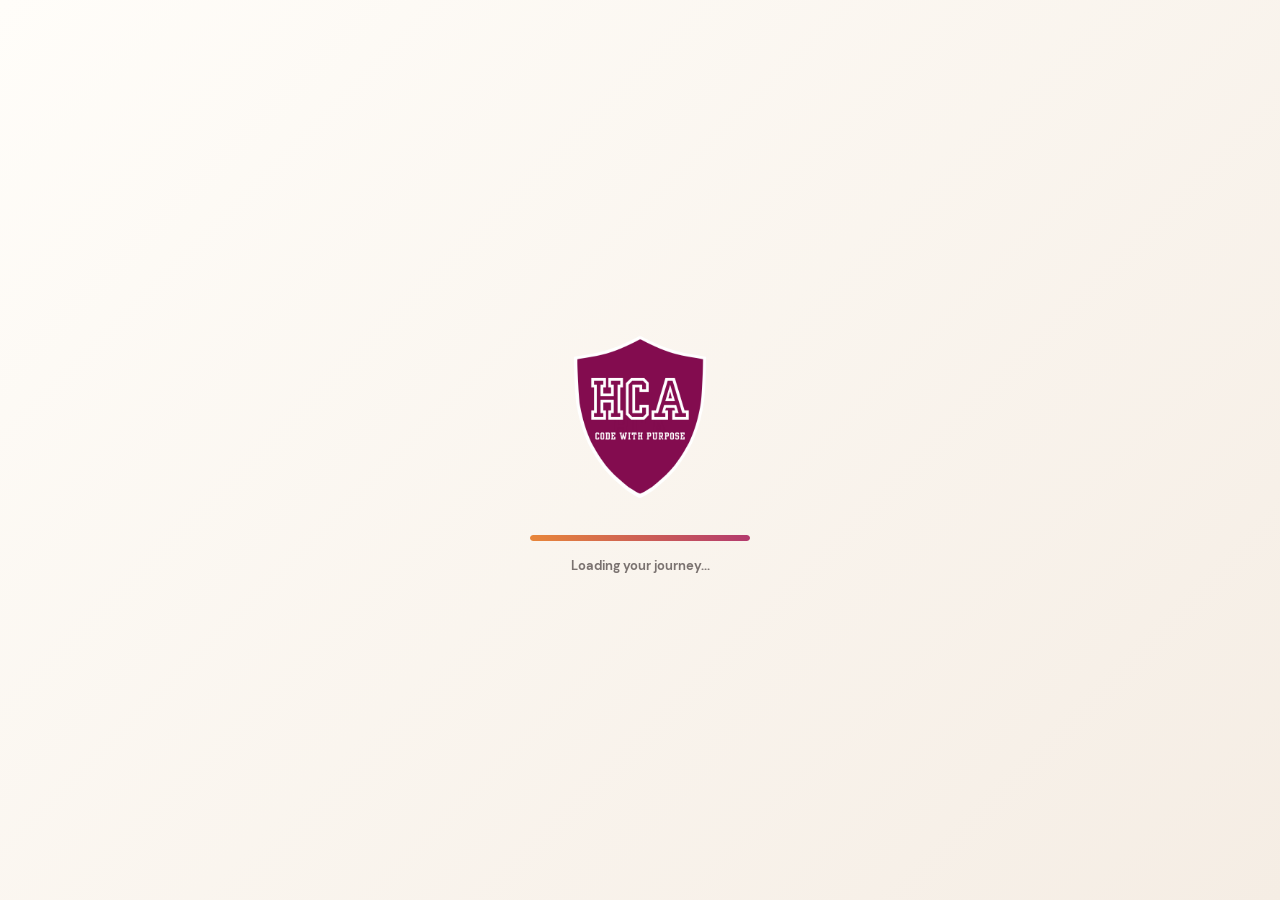
==== index.html @ f89d4e12 "change meta links title" ====
<!DOCTYPE html>
<html lang="en" data-theme="light">

<head>
<head>
    <meta charset="UTF-8">
    <meta name="viewport" content="width=device-width, initial-scale=1.0">
    
    <!-- Primary SEO Meta Tags -->
    <title>HCA — Humanitarian Code Academy</title>
    <meta name="title" content="HCA — Humanitarian Code Academy">
    <meta name="description" content="Master Full Stack Web Development from scratch with Humanitarian Code Academy. Track your progress, complete quests, and build capstone projects.">
    <meta name="keywords" content="Humanitarian Code Academy, HCA, Full Stack Development, Learn Web Development, Coding Bootcamp, Web Dev Course">
    <meta name="author" content="Humanitarian Code Academy">
    <meta name="robots" content="index, follow">
    <link rel="canonical" href="https://humanitariancodeacademy.netlify.app/">

    <!-- Favicon & Touch Icons -->
    <link rel="icon" type="image/png" href="assets/images/hca-favicon.png">
    <link rel="apple-touch-icon" href="assets/images/hca-favicon.png">

    <!-- Open Graph / Facebook / LinkedIn / WhatsApp -->
    <meta property="og:type" content="website">
    <meta property="og:url" content="https://humanitariancodeacademy.netlify.app/">
    <meta property="og:title" content="HCA — Humanitarian Code Academy">
    <meta property="og:description" content="Master Full Stack Web Development from scratch with Humanitarian Code Academy. Track your progress, complete quests, and build capstone projects.">
    <meta property="og:image" content="https://humanitariancodeacademy.netlify.app/assets/images/hca-cover.png">
    <meta property="og:site_name" content="Humanitarian Code Academy">
    <meta property="og:locale" content="en_US">

    <!-- Twitter / X Cards -->
    <meta name="twitter:card" content="summary_large_image">
    <meta name="twitter:url" content="https://humanitariancodeacademy.netlify.app/">
    <meta name="twitter:title" content="HCA — Humanitarian Code Academy">
    <meta name="twitter:description" content="Master Full Stack Web Development from scratch with Humanitarian Code Academy. Track your progress, complete quests, and build capstone projects.">
    <meta name="twitter:image" content="https://humanitariancodeacademy.netlify.app/assets/images/hca-cover.png">

    <!-- Stylesheets -->
    <link rel="stylesheet" href="https://cdnjs.cloudflare.com/ajax/libs/font-awesome/6.5.1/css/all.min.css">
    <link rel="stylesheet" href="css/style.css">
</head>
    
<body>

    <!-- SCREEN 1: LOADER -->
    <div id="loaderScreen" class="fullscreen-layer">
        <div class="loader-logo">
            <img src="assets/images/hca-load-icon.png" alt="HCA" class="loader-logo-img"
                onerror="this.style.display='none'; this.parentElement.querySelector('.loader-fallback').style.display='flex';">
            <div class="loader-fallback"><i class="fa-solid fa-graduation-cap"></i></div>
        </div>
        <div class="loader-bar">
            <div class="loader-bar-fill" id="loaderFill"></div>
        </div>
        <p class="loader-text">Loading your journey...</p>
    </div>

    <!-- SCREEN 2: PRESENTER -->
    <div id="presenterScreen" class="fullscreen-layer" style="display:none;">
        <p class="presents-line">Humanitarian Code Academy Presents</p>
        <h1 class="presents-course">Full Stack Web Development</h1>
        <p class="presents-tag">Code with Purpose</p>
        <button id="enterBtn" class="btn btn-primary presents-btn">Enter Academy <i
                class="fa-solid fa-arrow-right"></i></button>
    </div>

    <!-- MAIN APP -->
    <div class="app" id="appRoot" style="display:none;">

        <aside class="sidebar" id="sidebar">
            <div class="logo-row">
                <img src="assets/images/hca-badge-logo.png" alt="HCA Logo" class="logo-placeholder"
                    onerror="this.style.display='flex'; this.innerHTML='<i class=\'fa-solid fa-graduation-cap\'></i>';">
                <div class="brand-text">
                    <div class="brand-name">Humanitarian</div>
                    <div class="brand-sub">Code Academy</div>
                </div>
            </div>

            <nav class="nav-links">
                <button class="nav-link active" data-tab="dashboard"><span class="nav-icon"><i
                            class="fa-solid fa-house"></i></span><span class="nav-label">Dashboard</span></button>
                <button class="nav-link" data-tab="semester"><span class="nav-icon"><i
                            class="fa-solid fa-route"></i></span><span class="nav-label">Semester</span></button>
                <button class="nav-link" data-tab="weekly"><span class="nav-icon"><i
                            class="fa-solid fa-list-check"></i></span><span class="nav-label">Weekly
                        Todo</span></button>
                <button class="nav-link" data-tab="gradebook"><span class="nav-icon"><i
                            class="fa-solid fa-chart-simple"></i></span><span class="nav-label">Grade
                        Book</span></button>
                <button class="nav-link" data-tab="profile"><span class="nav-icon"><i
                            class="fa-solid fa-user"></i></span><span class="nav-label">Profile</span></button>
            </nav>

            <div class="theme-toggle-row">
                <span class="nav-label"><i class="fa-solid fa-moon"></i></span>
                <label class="switch">
                    <input type="checkbox" id="themeSwitch">
                    <span class="slider"></span>
                </label>
            </div>
        </aside>

        <main>

            <!-- DASHBOARD -->
            <section id="dashboard" class="tab-content active">
                <div class="page-header">
                    <h1>Welcome back<span id="dashName"></span> <i class="fa-solid fa-hand-sparkles"></i></h1>
                    <p>Your path from Frontend Beginner to Full Stack Developer.</p>
                </div>
                <div class="sem-grid" id="semGrid"></div>
            </section>

            <!-- SEMESTER -->
            <section id="semester" class="tab-content">
                <div class="page-header">
                    <h1>Semester Path</h1>
                    <p>Track your journey week by week.</p>
                </div>
                <div class="sem-select-row" id="semChips"></div>

                <div class="top-progress-wrap">
                    <h3 id="semTitle">Semester 1</h3>
                    <div class="top-progress-track" id="topProgressTrack">
                        <div class="top-progress-fill" id="topProgressFill"></div>
                    </div>
                </div>

                <div class="path-wrap" id="pathWrap">
                    <div class="path-line"></div>
                </div>
            </section>

            <!-- WEEKLY TODO -->
            <section id="weekly" class="tab-content">
                <div class="page-header">
                    <h1>Weekly Quests</h1>
                    <p id="weeklySub">Everything you need to know, do, and track this week.</p>
                </div>

                <div class="week-summary-bar">
                    <div>
                        <strong id="weeklyWeekLabel">Week 1</strong>
                        <div class="muted-sm" id="weeklyProgressLabel">0 / 0 completed</div>
                    </div>
                    <div class="week-summary-right">
                        <div class="deadline-chip" id="weeklyDeadlineChip"><i class="fa-regular fa-clock"></i> --</div>
                        <div class="progress-track" style="width:180px;">
                            <div class="progress-fill" id="weeklyProgressFill"></div>
                        </div>
                    </div>
                </div>

                <div class="tabs-inline" id="weeklyTabs">
                    <button class="tab-btn active" data-wtab="overview"><i class="fa-solid fa-book-open"></i>
                        Overview</button>
                    <button class="tab-btn" data-wtab="tasks"><i class="fa-solid fa-square-check"></i> Mark as
                        Done</button>
                    <button class="tab-btn" data-wtab="notebook"><i class="fa-solid fa-note-sticky"></i> My
                        Notebook</button>
                    <button class="tab-btn" data-wtab="schedule"><i class="fa-solid fa-calendar-day"></i> Suggested
                        Schedule</button>
                </div>

                <div id="wtab-overview" class="wtab-content active"></div>

                <div id="wtab-tasks" class="wtab-content">
                    <div class="task-list" id="taskList"></div>
                </div>

                <div id="wtab-notebook" class="wtab-content">
                    <div class="notebook-wrap">
                        <div class="notebook-add">
                            <input type="text" id="notebookInput"
                                placeholder="Add your own task or note for this week...">
                            <input type="date" id="notebookDate">
                            <button class="btn btn-primary" id="notebookAddBtn"><i
                                    class="fa-solid fa-plus"></i></button>
                        </div>
                        <div id="notebookList" class="notebook-list"></div>
                    </div>
                </div>

                <div id="wtab-schedule" class="wtab-content">
                    <p class="muted-sm" style="margin-bottom:18px;">A suggested daily rhythm — adjust to your own life.
                        Roughly 4-5 focused hours/day, 5-6 days/week.</p>
                    <div class="schedule-list" id="scheduleList"></div>
                </div>

                <div class="weekly-path-wrap">
                    <h3 style="font-size:15px;margin-bottom:4px;">This Semester's Path</h3>
                    <p class="muted-sm" style="margin-bottom:6px;">Click any unlocked week to jump to it</p>
                    <div class="weekly-path-scroll" id="weeklyPathScroll"></div>
                </div>
            </section>

            <!-- GRADEBOOK -->
            <section id="gradebook" class="tab-content">
                <div class="page-header">
                    <h1>Grade Book</h1>
                    <p>All graded work, weighted as percentage of your total course.</p>
                </div>

                <div class="tabs-inline">
                    <button class="tab-btn active" id="gbTabGrades">My Grades</button>
                    <button class="tab-btn" id="gbTabScheme">Grading Scheme</button>
                </div>

                <div id="gbGrades">
                    <div class="course-total-card">
                        <div>
                            <div class="muted-sm">TOTAL COURSE PROGRESS</div>
                            <div class="course-total-pct" id="courseTotalPct">0%</div>
                        </div>
                        <div class="progress-track" style="flex:1;margin-left:24px;">
                            <div class="progress-fill" id="courseTotalFill"></div>
                        </div>
                    </div>
                    <table>
                        <thead>
                            <tr>
                                <th>Semester</th>
                                <th>Item</th>
                                <th>Type</th>
                                <th>Status</th>
                                <th>% of Semester</th>
                                <th>% of Course</th>
                            </tr>
                        </thead>
                        <tbody id="gradeRows"></tbody>
                    </table>
                </div>

                <div id="gbScheme" style="display:none;">
                    <table style="margin-bottom:24px;">
                        <thead>
                            <tr>
                                <th>Component</th>
                                <th>Weight (per semester)</th>
                                <th>Notes</th>
                            </tr>
                        </thead>
                        <tbody>
                            <tr>
                                <td>Study Concept Checks</td>
                                <td>15%</td>
                                <td>Marking a week's core study concept as covered</td>
                            </tr>
                            <tr>
                                <td>Quizzes</td>
                                <td>10%</td>
                                <td>4 per semester — small coding problems</td>
                            </tr>
                            <tr>
                                <td>Assignments</td>
                                <td>15%</td>
                                <td>4 per semester — labs, OSS contributions, builds</td>
                            </tr>
                            <tr>
                                <td>Activity A</td>
                                <td>10%</td>
                                <td>4 per semester — internship/hackathon/OSS/volunteer</td>
                            </tr>
                            <tr>
                                <td>Activity B</td>
                                <td>10%</td>
                                <td>4 per semester — blog/YouTube/freelance profile</td>
                            </tr>
                            <tr>
                                <td>Midterm (2 projects)</td>
                                <td>20%</td>
                                <td>10% each — skill-test portfolio builds</td>
                            </tr>
                            <tr>
                                <td>Final Project (4 phases)</td>
                                <td>20%</td>
                                <td>5% each phase — capstone-worthy build</td>
                            </tr>
                        </tbody>
                    </table>
                    <p class="muted-sm" style="margin-bottom:14px;">Each semester = 16.67% of the full course. All 6
                        semesters sum to 100%.</p>
                    <table>
                        <thead>
                            <tr>
                                <th>Grade</th>
                                <th>Range</th>
                                <th>Status</th>
                            </tr>
                        </thead>
                        <tbody>
                            <tr>
                                <td>A</td>
                                <td>90–100%</td>
                                <td>Pass</td>
                            </tr>
                            <tr>
                                <td>B</td>
                                <td>75–89%</td>
                                <td>Pass</td>
                            </tr>
                            <tr>
                                <td>C</td>
                                <td>60–74%</td>
                                <td>Pass</td>
                            </tr>
                            <tr>
                                <td>D</td>
                                <td>50–59%</td>
                                <td>Conditional Pass</td>
                            </tr>
                            <tr>
                                <td>F</td>
                                <td>Below 50%</td>
                                <td>Fail — semester repeat required</td>
                            </tr>
                        </tbody>
                    </table>
                </div>
            </section>

            <!-- PROFILE -->
            <section id="profile" class="tab-content">
                <div class="page-header">
                    <h1>Profile</h1>
                    <p>Manage your identity, badges and preferences.</p>
                </div>

                <div class="settings-grid">
                    <div class="settings-card">
                        <h3><i class="fa-solid fa-id-badge"></i> Profile</h3>
                        <input type="text" id="profileNameInput" placeholder="Your full name">
                        <button class="btn btn-primary" id="saveProfileBtn">Save Name</button>
                    </div>

                    <div class="settings-card">
                        <h3><i class="fa-solid fa-award"></i> Badges Earned</h3>
                        <div class="badge-grid" id="badgeGrid">
                            <p class="muted-sm">Complete a semester to earn your first badge.</p>
                        </div>
                    </div>

                    <div class="settings-card">
                        <h3><i class="fa-solid fa-share-nodes"></i> Share Your Progress</h3>
                        <p class="muted-sm" style="margin-bottom:14px;">Generate an image of your current progress to
                            share.</p>
                        <div class="btn-row">
                            <button class="btn btn-outline" id="shareImgBtn"><i class="fa-solid fa-download"></i>
                                Download Progress Card</button>
                            <button class="btn btn-outline" id="shareLinkedInBtn"><i class="fa-brands fa-linkedin"></i>
                                Share on LinkedIn</button>
                        </div>
                    </div>

                    <div class="settings-card">
                        <h3><i class="fa-solid fa-triangle-exclamation"></i> Danger Zone</h3>
                        <p class="muted-sm" style="margin-bottom:14px;">This will erase all progress permanently.</p>
                        <button class="btn btn-danger" id="resetBtn">Reset All Progress</button>
                    </div>
                </div>
            </section>

        </main>
    </div>

    <canvas id="shareCanvas" width="1000" height="600" style="display:none;"></canvas>

    <!-- CONGRATS MODAL -->
    <div id="congratsModal" class="modal-overlay">
        <div class="modal-card">
            <div class="modal-icon"><i class="fa-solid fa-trophy"></i></div>
            <h2 id="congratsTitle">Congratulations!</h2>
            <p id="congratsSub">You completed this week's quest.</p>
            <div id="congratsTags" class="stack-tags"></div>
            <div class="btn-row modal-btn-row">
                <button class="btn btn-outline" id="congratsDownloadBtn"><i class="fa-solid fa-download"></i> Download
                    Card</button>
                <button class="btn btn-primary" id="congratsLinkedInBtn"><i class="fa-brands fa-linkedin"></i> Share on
                    LinkedIn</button>
            </div>
            <button class="modal-close" id="congratsCloseBtn">Continue <i class="fa-solid fa-arrow-right"></i></button>
        </div>
    </div>

    <script src="js/script.js"></script>
</body>

</html>
---- css/style.css ----
/* ===== FONTS ===== */
        @font-face {
            font-family: 'Agrandir';
            font-weight: 400;
            font-style: normal;
            src: url('../assets/fonts/Agrandir-Regular.otf') format('opentype');
        }

        @font-face {
            font-family: 'Agrandir';
            font-weight: 700;
            font-style: normal;
            src: url('../assets/fonts/Agrandir-TextBold.otf') format('opentype');
        }

        @font-face {
            font-family: 'DM Sans';
            font-weight: 400;
            font-style: normal;
            src: url('../assets/fonts/DMSans-Regular.ttf') format('truetype');
        }

        @font-face {
            font-family: 'DM Sans';
            font-weight: 400;
            font-style: italic;
            src: url('../assets/fonts/DMSans-Italic.ttf') format('truetype');
        }

        @font-face {
            font-family: 'DM Sans';
            font-weight: 700;
            font-style: normal;
            src: url('../assets/fonts/DMSans-Bold.ttf') format('truetype');
        }

        @font-face {
            font-family: 'Yearbook Solid';
            src: url('../assets/fonts/yearbook-solid.ttf') format('truetype');
        }

        :root {
            --primary: #B33A6E;
            --primary-dark: #7E2A4E;
            --secondary: #E8863A;
            --accent: #3E7CB1;
            --bg: #FFFDF9;
            --bg-alt: #F5EDE4;
            --text: #292323;
            --text-muted: #7A7270;
            --success: #4CAF50;
            --error: #C0392B;
            --card-bg: #FFFFFF;
            --border: #EAE0D5;
            --radius: 16px;
            --radius-sm: 10px;
            --shadow: 0 6px 24px rgba(41, 35, 35, 0.06);
            --shadow-lg: 0 12px 40px rgba(41, 35, 35, 0.10);
            --sidebar-w: 250px;
        }

        [data-theme="dark"] {
            --primary: #E8577F;
            --primary-dark: #B33A6E;
            --secondary: #F2995A;
            --accent: #6FA8D8;
            --bg: #181113;
            --bg-alt: #221A1C;
            --text: #F5EDE4;
            --text-muted: #B8A8A5;
            --success: #6FCB74;
            --error: #E58A80;
            --card-bg: #221A1C;
            --border: #3A2C2F;
            --shadow: 0 6px 24px rgba(0, 0, 0, 0.35);
            --shadow-lg: 0 12px 40px rgba(0, 0, 0, 0.5);
        }

        * {
            margin: 0;
            padding: 0;
            box-sizing: border-box;
        }

        html {
            scroll-behavior: smooth;
        }

        body {
            font-family: 'DM Sans', -apple-system, BlinkMacSystemFont, 'Segoe UI', sans-serif;
            background: var(--bg);
            color: var(--text);
            transition: background .35s, color .35s;
            min-height: 100vh;
            overflow-x: hidden;
        }

        h1,
        h2,
        h3,
        h4,
        .brand-name,
        .brand-sub,
        button,
        .nav-link {
            font-family: 'Yearbook Solid', 'Agrandir', sans-serif;
        }

        ::-webkit-scrollbar {
            width: 8px;
            height: 8px;
        }

        ::-webkit-scrollbar-thumb {
            background: var(--border);
            border-radius: 8px;
        }

        .muted-sm {
            font-size: 12.5px;
            color: var(--text-muted);
        }

        /* ===== LOADER + PRESENTER SCREENS ===== */
        .fullscreen-layer {
            position: fixed;
            inset: 0;
            z-index: 999;
            background: linear-gradient(135deg, var(--bg), var(--bg-alt));
            display: flex;
            flex-direction: column;
            align-items: center;
            justify-content: center;
            text-align: center;
            padding: 20px;
            animation: fadeIn .5s ease;
        }

        @keyframes fadeIn {
            from {
                opacity: 0;
            }

            to {
                opacity: 1;
            }
        }

        .loader-logo {
            width: 180px;
            height: 180px;
            border-radius: 24px;
            background: transparent;
            display: flex;
            align-items: center;
            justify-content: center;
            margin-bottom: 28px;
            animation: bounceIn 1s ease;
        }

        .loader-logo-img {
            width: 100%;
            height: 100%;
            object-fit: contain;
        }

        .loader-fallback {
            display: none;
            font-size: 34px;
            color: var(--primary);
            align-items: center;
            justify-content: center;
        }

        @keyframes bounceIn {
            0% {
                transform: scale(.6);
                opacity: 0;
            }

            60% {
                transform: scale(1.08);
                opacity: 1;
            }

            100% {
                transform: scale(1);
            }
        }

        .loader-bar {
            width: 220px;
            height: 6px;
            background: var(--bg-alt);
            border-radius: 20px;
            overflow: hidden;
            margin-bottom: 16px;
        }

        .loader-bar-fill {
            height: 100%;
            width: 0%;
            background: linear-gradient(90deg, var(--secondary), var(--primary));
            border-radius: 20px;
            transition: width .1s linear;
        }

        .loader-text {
            font-size: 13px;
            color: var(--text-muted);
            font-weight: 700;
        }

        .presents-line {
            font-size: 14px;
            letter-spacing: .1em;
            text-transform: uppercase;
            color: var(--text-muted);
            font-weight: 700;
            margin-bottom: 14px;
            animation: fadeUp .6s ease;
        }

        .presents-course {
            font-size: clamp(28px, 6vw, 52px);
            margin-bottom: 10px;
            background: linear-gradient(90deg, var(--secondary), var(--primary));
            -webkit-background-clip: text;
            background-clip: text;
            -webkit-text-fill-color: transparent;
            animation: fadeUp .8s ease;
        }

        .presents-tag {
            font-size: 15px;
            color: var(--text-muted);
            margin-bottom: 36px;
            animation: fadeUp 1s ease;
        }

        .presents-btn {
            animation: fadeUp 1.2s ease;
        }

        @keyframes fadeUp {
            from {
                opacity: 0;
                transform: translateY(16px);
            }

            to {
                opacity: 1;
                transform: translateY(0);
            }
        }

        /* ===== LAYOUT ===== */
        .app {
            display: flex;
            min-height: 100vh;
        }

        .sidebar {
            width: var(--sidebar-w);
            background: var(--card-bg);
            border-right: 1px solid var(--border);
            display: flex;
            flex-direction: column;
            padding: 28px 20px;
            position: sticky;
            top: 0;
            height: 100vh;
            transition: background .35s, width .3s;
        }

        .logo-row {
            display: flex;
            align-items: center;
            gap: 12px;
            margin-bottom: 44px;
            padding: 0 4px;
        }

        .logo-placeholder {
            width: 42px;
            height: 42px;
            border-radius: 12px;
            background: var(--bg-alt);
            display: flex;
            align-items: center;
            justify-content: center;
            font-size: 16px;
            color: var(--primary);
            flex-shrink: 0;
            object-fit: contain;
        }

        .brand-name {
            font-family: 'Yearbook Solid', 'Agrandir', sans-serif;
            font-size: 17px;
            line-height: 1.2;
        }

        .brand-sub {
            font-size: 11px;
            color: var(--text-muted);
            letter-spacing: .06em;
            text-transform: uppercase;
            margin-top: 2px;
        }

        .nav-links {
            display: flex;
            flex-direction: column;
            gap: 6px;
            flex: 1;
        }

        .nav-link {
            display: flex;
            align-items: center;
            gap: 12px;
            padding: 12px 14px;
            border-radius: var(--radius-sm);
            color: var(--text-muted);
            text-decoration: none;
            font-size: 14.5px;
            font-weight: 700;
            cursor: pointer;
            border: none;
            background: transparent;
            text-align: left;
            width: 100%;
            transition: all .2s;
        }

        .nav-link:hover {
            background: var(--bg-alt);
            color: var(--text);
        }

        .nav-link.active {
            background: var(--primary);
            color: #fff;
            box-shadow: var(--shadow);
        }

        .nav-icon {
            font-size: 17px;
            width: 20px;
            text-align: center;
        }

        .theme-toggle-row {
            display: flex;
            align-items: center;
            justify-content: space-between;
            padding: 12px 14px;
            border-radius: var(--radius-sm);
            background: var(--bg-alt);
            margin-top: 12px;
            font-size: 13px;
            font-weight: 700;
        }

        .switch {
            position: relative;
            width: 44px;
            height: 24px;
            flex-shrink: 0;
        }

        .switch input {
            opacity: 0;
            width: 0;
            height: 0;
        }

        .slider {
            position: absolute;
            cursor: pointer;
            inset: 0;
            background: var(--border);
            border-radius: 24px;
            transition: .3s;
        }

        .slider:before {
            content: "";
            position: absolute;
            height: 18px;
            width: 18px;
            left: 3px;
            bottom: 3px;
            background: #fff;
            border-radius: 50%;
            transition: .3s;
        }

        input:checked+.slider {
            background: var(--primary);
        }

        input:checked+.slider:before {
            transform: translateX(20px);
        }

        main {
            flex: 1;
            padding: 40px 48px;
            max-width: 1200px;
        }

        .tab-content {
            display: none;
            animation: fadeUp .45s ease;
        }

        .tab-content.active {
            display: block;
        }

        .page-header {
            margin-bottom: 34px;
        }

        .page-header h1 {
            font-size: 30px;
            margin-bottom: 6px;
        }

        .page-header p {
            color: var(--text-muted);
            font-size: 14.5px;
        }

        /* ===== DASHBOARD ===== */
        .sem-grid {
            display: grid;
            grid-template-columns: repeat(auto-fill, minmax(270px, 1fr));
            gap: 22px;
        }

        .sem-card {
            background: var(--card-bg);
            border-radius: var(--radius);
            padding: 26px;
            box-shadow: var(--shadow);
            border: 1px solid var(--border);
            cursor: pointer;
            transition: transform .25s, box-shadow .25s;
            position: relative;
            overflow: hidden;
        }

        .sem-card:hover {
            transform: translateY(-6px);
            box-shadow: var(--shadow-lg);
        }

        .sem-card.locked {
            cursor: not-allowed;
            opacity: .55;
        }

        .sem-card.locked:hover {
            transform: none;
            box-shadow: var(--shadow);
        }

        .sem-card-top {
            display: flex;
            justify-content: space-between;
            align-items: flex-start;
            margin-bottom: 18px;
        }

        .sem-badge {
            font-size: 11px;
            font-weight: 700;
            letter-spacing: .05em;
            text-transform: uppercase;
            color: var(--primary);
            background: rgba(179, 58, 110, .1);
            padding: 5px 10px;
            border-radius: 20px;
        }

        .sem-card h3 {
            font-size: 19px;
            margin-bottom: 4px;
        }

        .sem-card .sem-level {
            font-size: 13px;
            color: var(--text-muted);
            margin-bottom: 14px;
        }

        .deadline-chip {
            display: inline-flex;
            align-items: center;
            gap: 6px;
            font-size: 11.5px;
            font-weight: 700;
            color: var(--accent);
            background: rgba(62, 124, 177, .1);
            padding: 5px 10px;
            border-radius: 20px;
            margin-bottom: 16px;
        }

        .progress-track {
            width: 100%;
            height: 9px;
            background: var(--bg-alt);
            border-radius: 20px;
            overflow: hidden;
        }

        .progress-fill {
            height: 100%;
            border-radius: 20px;
            background: linear-gradient(90deg, var(--secondary), var(--primary));
            width: 0%;
            transition: width 1s cubic-bezier(.22, 1, .36, 1);
        }

        .progress-label {
            display: flex;
            justify-content: space-between;
            margin-top: 8px;
            font-size: 12.5px;
            color: var(--text-muted);
            font-weight: 700;
        }

        /* ===== SEMESTER PATH ===== */
        .sem-select-row {
            display: flex;
            gap: 10px;
            flex-wrap: wrap;
            margin-bottom: 30px;
        }

        .chip {
            padding: 8px 16px;
            border-radius: 20px;
            border: 1px solid var(--border);
            background: var(--card-bg);
            font-size: 13px;
            font-weight: 700;
            cursor: pointer;
            color: var(--text-muted);
            transition: all .2s;
        }

        .chip.active {
            background: var(--primary);
            color: #fff;
            border-color: var(--primary);
        }

        .chip:disabled {
            opacity: .4;
            cursor: not-allowed;
        }

        .top-progress-wrap {
            background: var(--card-bg);
            border: 1px solid var(--border);
            border-radius: var(--radius);
            padding: 34px 30px 44px;
            margin-bottom: 40px;
            box-shadow: var(--shadow);
        }

        .top-progress-track {
            position: relative;
            height: 10px;
            background: var(--bg-alt);
            border-radius: 20px;
            margin: 30px 10px 6px;
        }

        .top-progress-fill {
            height: 100%;
            border-radius: 20px;
            background: linear-gradient(90deg, var(--secondary), var(--primary));
            width: 0%;
            transition: width 1.2s cubic-bezier(.22, 1, .36, 1);
        }

        .milestone {
            position: absolute;
            top: 50%;
            transform: translate(-50%, -50%);
            width: 26px;
            height: 26px;
            border-radius: 50%;
            background: var(--card-bg);
            border: 3px solid var(--border);
            display: flex;
            align-items: center;
            justify-content: center;
            font-size: 12px;
        }

        .milestone.reached {
            border-color: var(--primary);
            background: var(--primary);
            color: #fff;
        }

        .milestone-label {
            position: absolute;
            top: 26px;
            left: 50%;
            transform: translateX(-50%);
            font-size: 11px;
            font-weight: 700;
            color: var(--text-muted);
            white-space: nowrap;
        }

        .path-wrap {
            position: relative;
            padding: 20px 0 60px;
        }

        .path-line {
            position: absolute;
            left: 50%;
            top: 0;
            bottom: 0;
            width: 4px;
            background: repeating-linear-gradient(var(--border), var(--border) 8px, transparent 8px, transparent 16px);
            transform: translateX(-50%);
            z-index: 0;
        }

        .week-node-row {
            position: relative;
            display: flex;
            margin-bottom: 26px;
            z-index: 1;
        }

        .week-node-row.left {
            justify-content: flex-start;
            padding-left: calc(50% - 150px);
        }

        .week-node-row.right {
            justify-content: flex-end;
            padding-right: calc(50% - 150px);
        }

        .week-node {
            display: flex;
            align-items: center;
            gap: 14px;
            background: var(--card-bg);
            border: 2px solid var(--border);
            border-radius: 40px;
            padding: 10px 20px 10px 10px;
            cursor: pointer;
            box-shadow: var(--shadow);
            transition: transform .2s, border-color .2s;
        }

        .week-node:hover {
            transform: scale(1.03);
        }

        .week-node.locked {
            opacity: .45;
            cursor: not-allowed;
        }

        .week-node.current {
            border-color: var(--primary);
            animation: pulse 2s infinite;
        }

        .week-node.complete .circle {
            background: var(--success);
            border-color: var(--success);
            color: #fff;
        }

        @keyframes pulse {
            0% {
                box-shadow: 0 0 0 0 rgba(179, 58, 110, .35);
            }

            70% {
                box-shadow: 0 0 0 12px rgba(179, 58, 110, 0);
            }

            100% {
                box-shadow: 0 0 0 0 rgba(179, 58, 110, 0);
            }
        }

        .circle {
            width: 46px;
            height: 46px;
            border-radius: 50%;
            background: var(--bg-alt);
            border: 2px solid var(--border);
            display: flex;
            align-items: center;
            justify-content: center;
            font-weight: 700;
            font-size: 13px;
            flex-shrink: 0;
        }

        .week-node.milestone-node .circle {
            background: var(--secondary);
            border-color: var(--secondary);
            color: #fff;
        }

        .week-node-text {
            font-size: 13px;
            font-weight: 700;
        }

        .week-node-sub {
            font-size: 11px;
            color: var(--text-muted);
        }

        /* ===== WEEKLY TODO ===== */
        .week-summary-bar {
            display: flex;
            justify-content: space-between;
            align-items: center;
            background: var(--card-bg);
            border: 1px solid var(--border);
            border-radius: var(--radius);
            padding: 22px 28px;
            margin-bottom: 24px;
            box-shadow: var(--shadow);
            flex-wrap: wrap;
            gap: 16px;
        }

        .week-summary-right {
            display: flex;
            align-items: center;
            gap: 16px;
        }

        .tabs-inline {
            display: flex;
            gap: 8px;
            margin-bottom: 24px;
            flex-wrap: wrap;
        }

        .tab-btn {
            padding: 10px 18px;
            border-radius: var(--radius-sm);
            border: 1px solid var(--border);
            background: var(--card-bg);
            font-weight: 700;
            font-size: 13.5px;
            cursor: pointer;
            color: var(--text-muted);
            transition: all .2s;
        }

        .tab-btn.active {
            background: var(--primary);
            color: #fff;
            border-color: var(--primary);
        }

        .wtab-content {
            display: none;
            animation: fadeUp .3s ease;
        }

        .wtab-content.active {
            display: block;
        }

        .overview-card {
            background: var(--card-bg);
            border: 1px solid var(--border);
            border-radius: var(--radius);
            padding: 26px;
            box-shadow: var(--shadow);
            margin-bottom: 18px;
        }

        .overview-card h4 {
            font-size: 15px;
            margin-bottom: 10px;
            display: flex;
            align-items: center;
            gap: 8px;
        }

        .overview-card h4 i {
            color: var(--primary);
        }

        .overview-row {
            display: flex;
            flex-wrap: wrap;
            gap: 10px;
            margin-top: 12px;
        }

        .pill {
            font-size: 11.5px;
            font-weight: 700;
            padding: 6px 12px;
            border-radius: 20px;
            background: var(--bg-alt);
            color: var(--text-muted);
        }

        .pill.accent {
            background: rgba(62, 124, 177, .15);
            color: var(--accent);
        }

        .pill.orange {
            background: rgba(232, 134, 58, .15);
            color: var(--secondary);
        }

        .task-list {
            display: flex;
            flex-direction: column;
            gap: 14px;
            margin-bottom: 20px;
        }

        .task-card {
            display: flex;
            align-items: center;
            gap: 16px;
            background: var(--card-bg);
            border: 1px solid var(--border);
            border-radius: var(--radius-sm);
            padding: 18px 20px;
            box-shadow: var(--shadow);
            transition: transform .2s;
        }

        .task-card:hover {
            transform: translateX(4px);
        }

        .task-check {
            width: 32px;
            height: 32px;
            border-radius: 50%;
            border: 2px solid var(--border);
            display: flex;
            align-items: center;
            justify-content: center;
            cursor: pointer;
            flex-shrink: 0;
            font-size: 14px;
            transition: all .2s;
            background: var(--bg-alt);
        }

        .task-check.done {
            background: var(--success);
            border-color: var(--success);
            color: #fff;
        }

        .task-check.incomplete {
            background: var(--error);
            border-color: var(--error);
            color: #fff;
        }

        .task-info {
            flex: 1;
        }

        .task-title {
            font-size: 14.5px;
            font-weight: 700;
        }

        .task-title .star {
            color: var(--secondary);
            margin-right: 4px;
        }

        .task-type {
            font-size: 11px;
            color: var(--text-muted);
            text-transform: uppercase;
            letter-spacing: .05em;
            font-weight: 700;
            margin-top: 2px;
        }

        .task-weight {
            font-size: 12px;
            font-weight: 700;
            color: var(--primary);
            background: rgba(179, 58, 110, .1);
            padding: 4px 10px;
            border-radius: 20px;
            flex-shrink: 0;
        }

        .notebook-wrap {
            background: var(--card-bg);
            border: 1px solid var(--border);
            border-radius: var(--radius);
            padding: 24px;
            box-shadow: var(--shadow);
            margin-bottom: 20px;
        }

        .notebook-add {
            display: flex;
            gap: 10px;
            margin-bottom: 18px;
            flex-wrap: wrap;
        }

        .notebook-add input[type=text] {
            flex: 1;
            min-width: 200px;
            padding: 12px 14px;
            border-radius: var(--radius-sm);
            border: 1px solid var(--border);
            background: var(--bg-alt);
            color: var(--text);
            font-family: 'DM Sans';
            font-size: 14px;
        }

        .notebook-add input[type=date] {
            padding: 12px 14px;
            border-radius: var(--radius-sm);
            border: 1px solid var(--border);
            background: var(--bg-alt);
            color: var(--text);
            font-family: 'DM Sans';
        }

        .notebook-list {
            display: flex;
            flex-direction: column;
            gap: 10px;
        }

        .notebook-item {
            display: flex;
            align-items: center;
            gap: 12px;
            padding: 12px 14px;
            background: var(--bg-alt);
            border-radius: var(--radius-sm);
        }

        .notebook-item input[type=checkbox] {
            width: 18px;
            height: 18px;
            accent-color: var(--primary);
        }

        .notebook-item span {
            flex: 1;
            font-size: 13.5px;
        }

        .notebook-item .nb-date {
            font-size: 11.5px;
            color: var(--text-muted);
        }

        .notebook-item .nb-del {
            background: none;
            border: none;
            color: var(--error);
            cursor: pointer;
            font-size: 14px;
        }

        .notebook-item.checked span {
            text-decoration: line-through;
            color: var(--text-muted);
        }

        .schedule-list {
            display: flex;
            flex-direction: column;
            gap: 12px;
        }

        .schedule-item {
            display: flex;
            gap: 18px;
            align-items: flex-start;
            background: var(--card-bg);
            border: 1px solid var(--border);
            border-radius: var(--radius-sm);
            padding: 16px 20px;
            box-shadow: var(--shadow);
        }

        .schedule-time {
            min-width: 120px;
            font-weight: 700;
            font-size: 13px;
            color: var(--primary);
        }

        .schedule-time i {
            margin-right: 6px;
        }

        .schedule-info strong {
            font-size: 13.5px;
            display: block;
            margin-bottom: 3px;
        }

        .schedule-info span {
            font-size: 12.5px;
            color: var(--text-muted);
        }

        .weekly-path-wrap {
            background: var(--card-bg);
            border: 1px solid var(--border);
            border-radius: var(--radius);
            padding: 30px;
            box-shadow: var(--shadow);
            margin-top: 10px;
        }

        .weekly-path-scroll {
            display: flex;
            gap: 0;
            overflow-x: auto;
            padding: 20px 6px 10px;
        }

        .day-node {
            display: flex;
            flex-direction: column;
            align-items: center;
            gap: 8px;
            min-width: 90px;
            position: relative;
            cursor: pointer;
        }

        .day-node.locked {
            cursor: not-allowed;
        }

        .day-node:not(:last-child)::after {
            content: "";
            position: absolute;
            top: 23px;
            left: 60%;
            width: 80%;
            height: 3px;
            background: repeating-linear-gradient(90deg, var(--border), var(--border) 6px, transparent 6px, transparent 12px);
        }

        .day-circle {
            width: 46px;
            height: 46px;
            border-radius: 50%;
            background: var(--bg-alt);
            border: 2px solid var(--border);
            display: flex;
            align-items: center;
            justify-content: center;
            font-size: 15px;
            position: relative;
            z-index: 1;
            transition: transform .2s;
        }

        .day-node:not(.locked):hover .day-circle {
            transform: scale(1.1);
        }

        .day-circle.done {
            background: var(--success);
            border-color: var(--success);
            color: #fff;
        }

        .day-circle.current {
            border-color: var(--primary);
        }

        .day-node span {
            font-size: 11px;
            color: var(--text-muted);
            font-weight: 700;
        }

        /* ===== GRADEBOOK ===== */
        .course-total-card {
            display: flex;
            align-items: center;
            background: var(--card-bg);
            border: 1px solid var(--border);
            border-radius: var(--radius);
            padding: 24px 26px;
            margin-bottom: 24px;
            box-shadow: var(--shadow);
        }

        .course-total-pct {
            font-size: 32px;
            font-weight: 700;
            color: var(--primary);
        }

        table {
            width: 100%;
            border-collapse: collapse;
            background: var(--card-bg);
            border-radius: var(--radius);
            overflow: hidden;
            box-shadow: var(--shadow);
        }

        th,
        td {
            text-align: left;
            padding: 14px 18px;
            font-size: 13.5px;
            border-bottom: 1px solid var(--border);
        }

        th {
            background: var(--bg-alt);
            text-transform: uppercase;
            font-size: 11px;
            letter-spacing: .05em;
            color: var(--text-muted);
        }

        tr:last-child td {
            border-bottom: none;
        }

        .grade-pill {
            padding: 4px 10px;
            border-radius: 20px;
            font-size: 12px;
            font-weight: 700;
            background: rgba(76, 175, 80, .15);
            color: var(--success);
        }

        .grade-pill.incomplete {
            background: rgba(192, 57, 43, .15);
            color: var(--error);
        }

        .grade-pill.unmarked {
            background: var(--bg-alt);
            color: var(--text-muted);
        }

        /* ===== PROFILE ===== */
        .settings-grid {
            display: flex;
            flex-direction: column;
            gap: 22px;
            max-width: 560px;
        }

        .settings-card {
            background: var(--card-bg);
            border: 1px solid var(--border);
            border-radius: var(--radius);
            padding: 24px;
            box-shadow: var(--shadow);
        }

        .settings-card h3 {
            font-size: 15px;
            margin-bottom: 14px;
            display: flex;
            align-items: center;
            gap: 8px;
        }

        .settings-card h3 i {
            color: var(--primary);
        }

        .settings-card input[type=text] {
            width: 100%;
            padding: 12px 14px;
            border-radius: var(--radius-sm);
            border: 1px solid var(--border);
            background: var(--bg-alt);
            color: var(--text);
            font-family: 'DM Sans';
            font-size: 14px;
            margin-bottom: 12px;
        }

        .btn {
            padding: 12px 20px;
            border-radius: var(--radius-sm);
            border: none;
            font-weight: 700;
            font-size: 13.5px;
            cursor: pointer;
            transition: transform .15s, opacity .2s;
        }

        .btn:active {
            transform: scale(.96);
        }

        .btn-primary {
            background: var(--primary);
            color: #fff;
        }

        .btn-primary:hover {
            background: var(--primary-dark);
        }

        .btn-outline {
            background: transparent;
            border: 1px solid var(--border);
            color: var(--text);
        }

        .btn-danger {
            background: var(--error);
            color: #fff;
        }

        .btn-row {
            display: flex;
            gap: 10px;
            flex-wrap: wrap;
        }

        .badge-grid {
            display: flex;
            flex-wrap: wrap;
            gap: 14px;
        }

        .badge-item {
            display: flex;
            flex-direction: column;
            align-items: center;
            gap: 8px;
            width: 90px;
            text-align: center;
        }

        .badge-icon {
            width: 60px;
            height: 60px;
            border-radius: 50%;
            background: linear-gradient(135deg, var(--secondary), var(--primary));
            display: flex;
            align-items: center;
            justify-content: center;
            font-size: 24px;
            color: #fff;
            box-shadow: var(--shadow);
            animation: bounceIn .6s ease;
        }

        .badge-item span {
            font-size: 11px;
            font-weight: 700;
            color: var(--text-muted);
        }

        /* ===== MODAL ===== */
        .modal-overlay {
            position: fixed;
            inset: 0;
            background: rgba(0, 0, 0, .55);
            display: none;
            align-items: center;
            justify-content: center;
            z-index: 500;
            padding: 20px;
        }

        .modal-overlay.active {
            display: flex;
            animation: fadeIn .3s ease;
        }

        .modal-card {
            background: var(--card-bg);
            border-radius: var(--radius);
            padding: 40px 36px;
            max-width: 420px;
            width: 100%;
            text-align: center;
            box-shadow: var(--shadow-lg);
            animation: bounceIn .5s ease;
        }

        .modal-icon {
            width: 70px;
            height: 70px;
            border-radius: 50%;
            background: linear-gradient(135deg, var(--secondary), var(--primary));
            display: flex;
            align-items: center;
            justify-content: center;
            font-size: 30px;
            color: #fff;
            margin: 0 auto 18px;
        }

        .modal-card h2 {
            font-size: 22px;
            margin-bottom: 8px;
        }

        .modal-card p {
            font-size: 13.5px;
            color: var(--text-muted);
            margin-bottom: 16px;
        }

        .stack-tags {
            display: flex;
            flex-wrap: wrap;
            gap: 8px;
            justify-content: center;
            margin-bottom: 22px;
        }

        .stack-tags span {
            font-size: 11.5px;
            font-weight: 700;
            padding: 5px 12px;
            border-radius: 20px;
            background: var(--bg-alt);
            color: var(--primary);
        }

        .modal-btn-row {
            justify-content: center;
            margin-bottom: 14px;
        }

        .modal-close {
            background: none;
            border: none;
            color: var(--text-muted);
            font-size: 13px;
            font-weight: 700;
            cursor: pointer;
        }

        /* ===== RESPONSIVE ===== */
        @media(max-width:900px) {
            .loader-logo {
                width: 90px;
                height: 90px
            }

            .sidebar {
                width: 76px;
                padding: 24px 12px;
            }

            .brand-text,
            .nav-label {
                display: none;
            }

            .logo-row {
                justify-content: center;
                margin-bottom: 34px;
            }

            .nav-link {
                justify-content: center;
                padding: 14px 0;
            }

            .theme-toggle-row {
                justify-content: center;
            }

            main {
                padding: 24px 18px;
            }

            .week-node-row.left,
            .week-node-row.right {
                padding: 0 6px;
                justify-content: center;
            }

            .course-total-card {
                flex-direction: column;
                align-items: flex-start;
                gap: 14px;
            }

            .course-total-card .progress-track {
                margin-left: 0 !important;
                width: 100%;
            }
        }
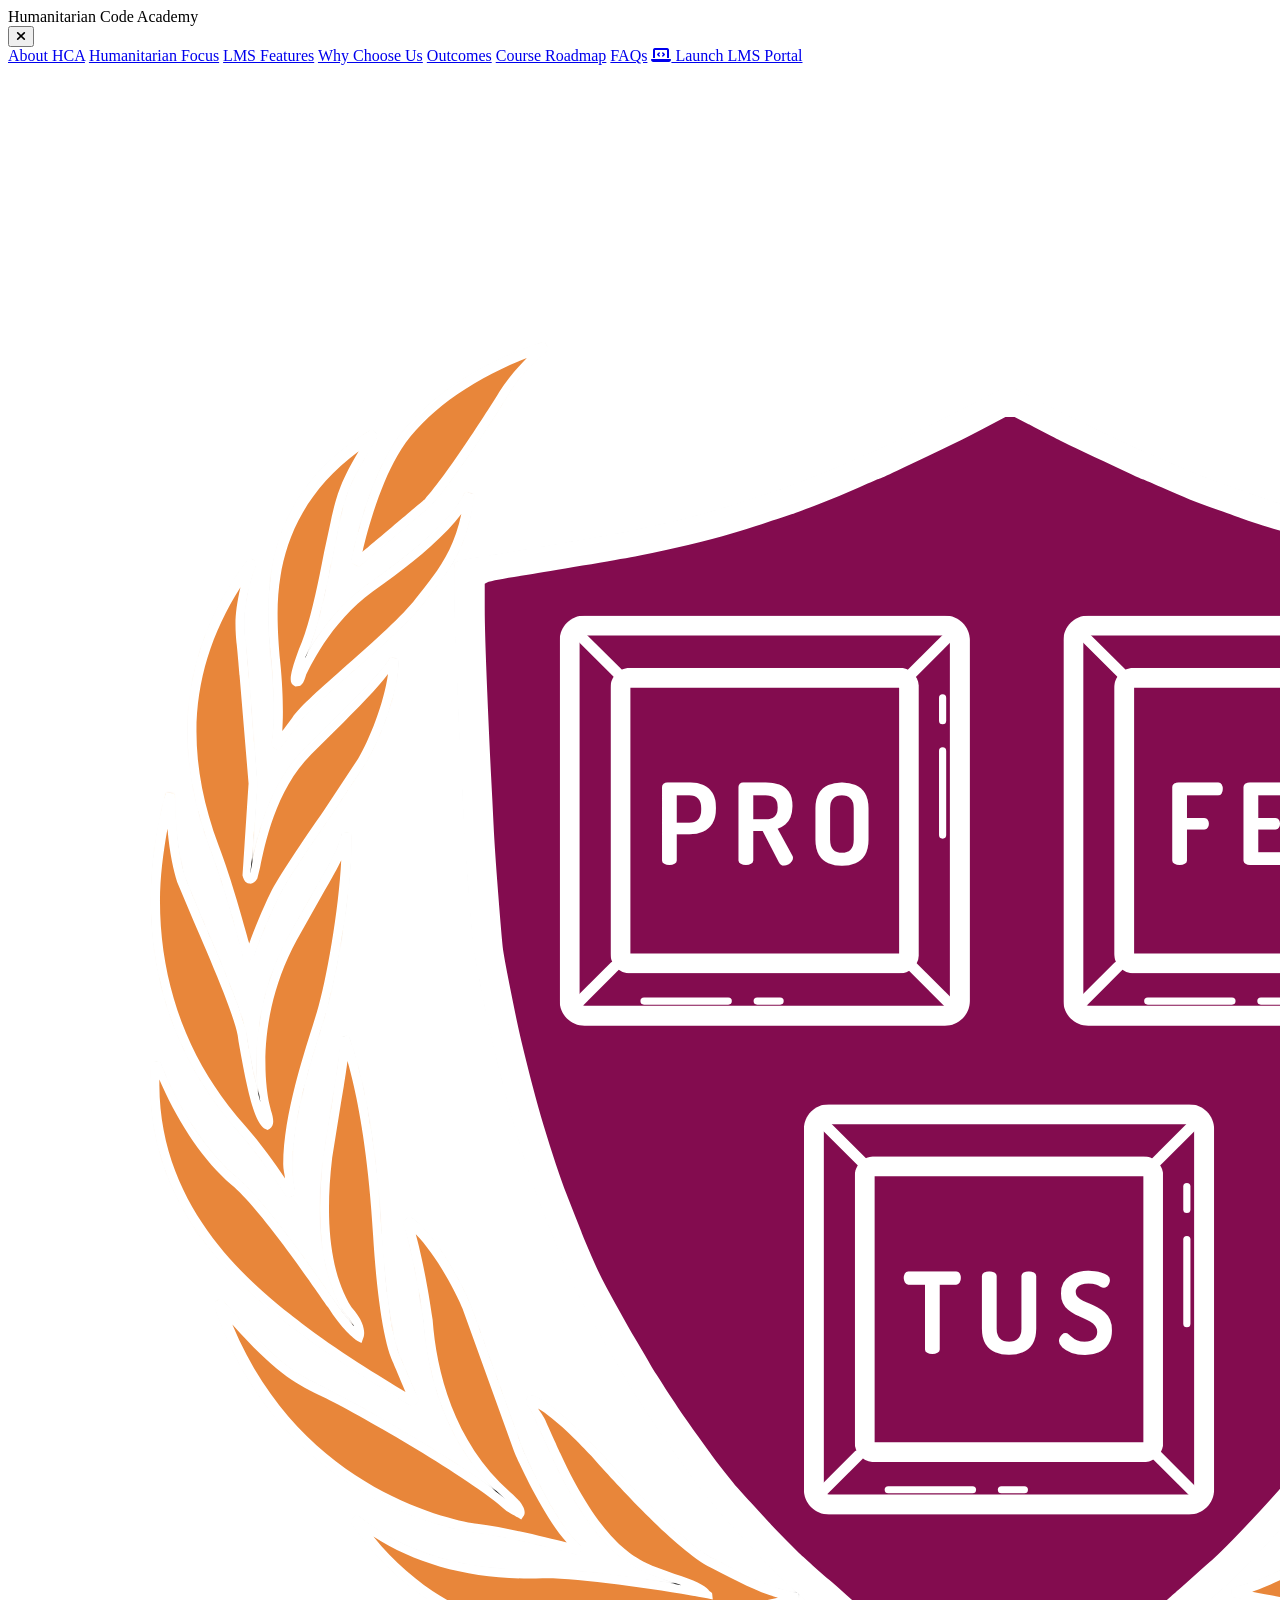
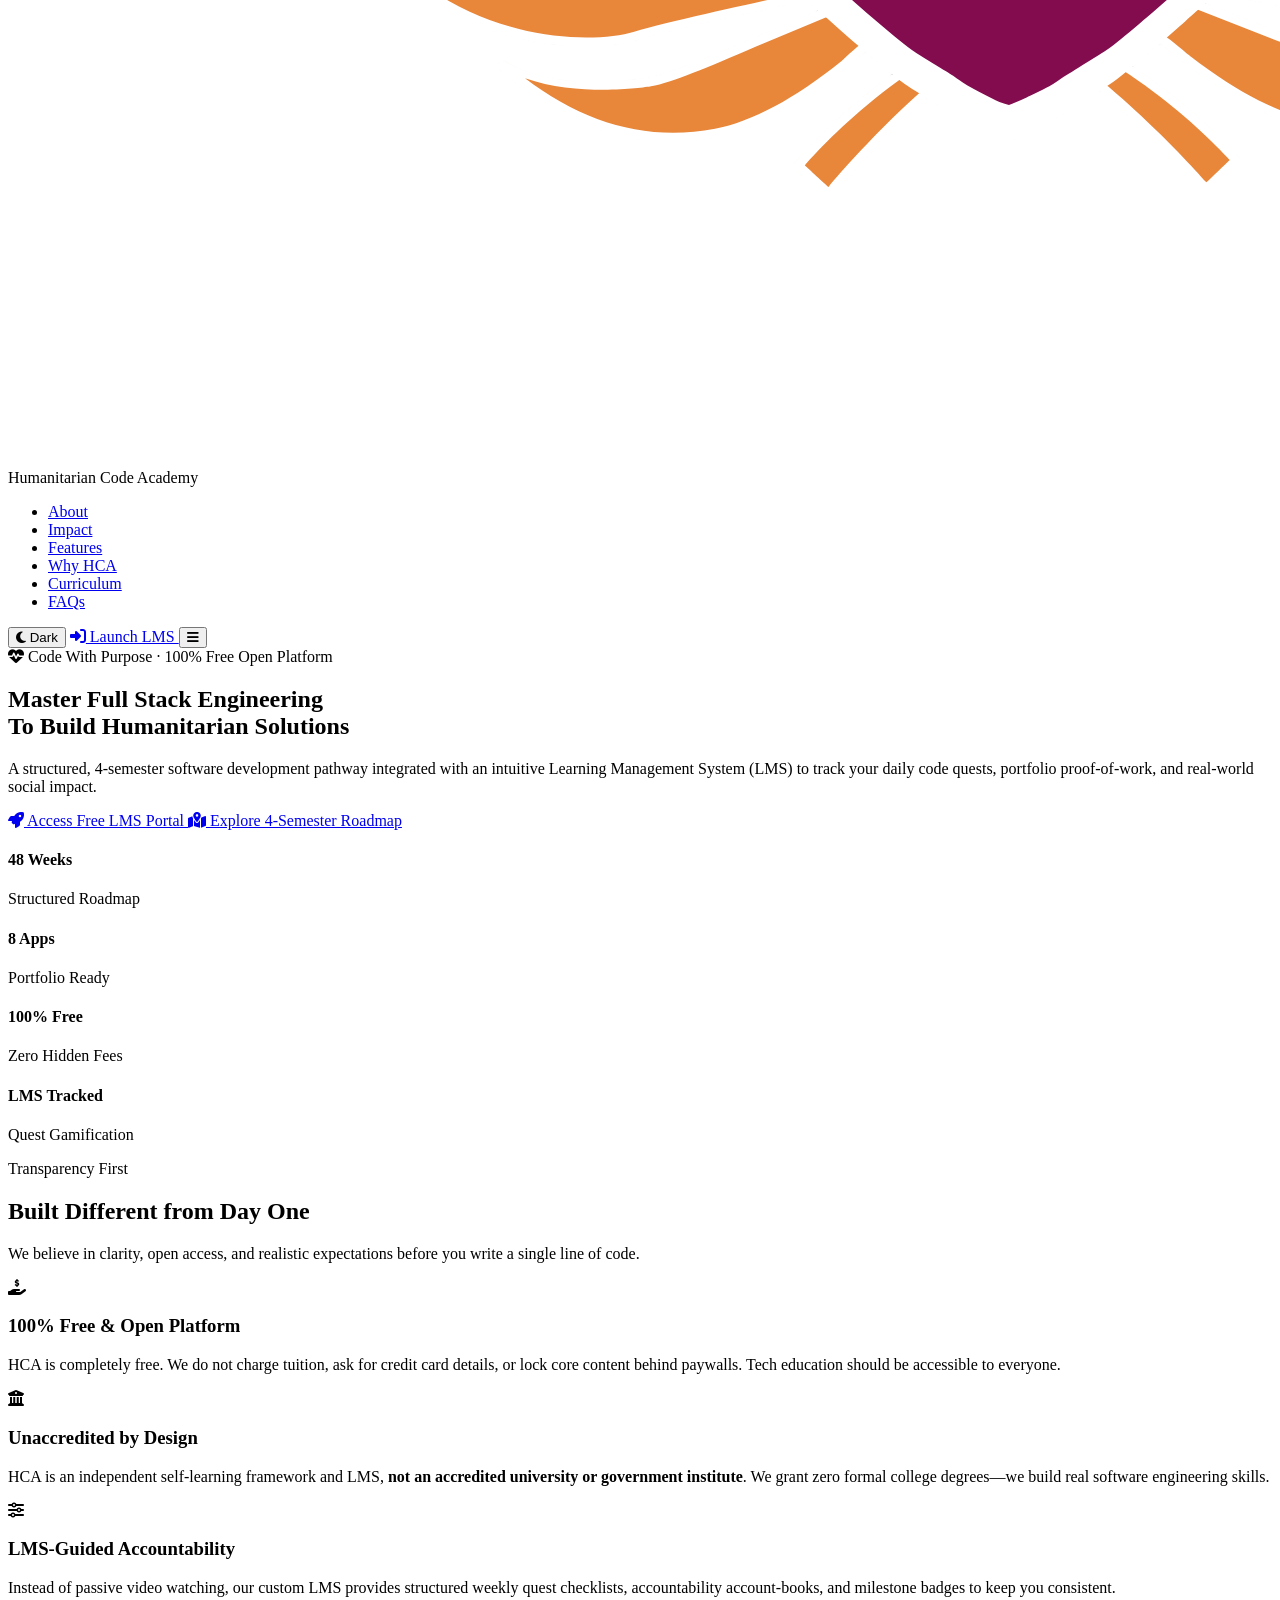
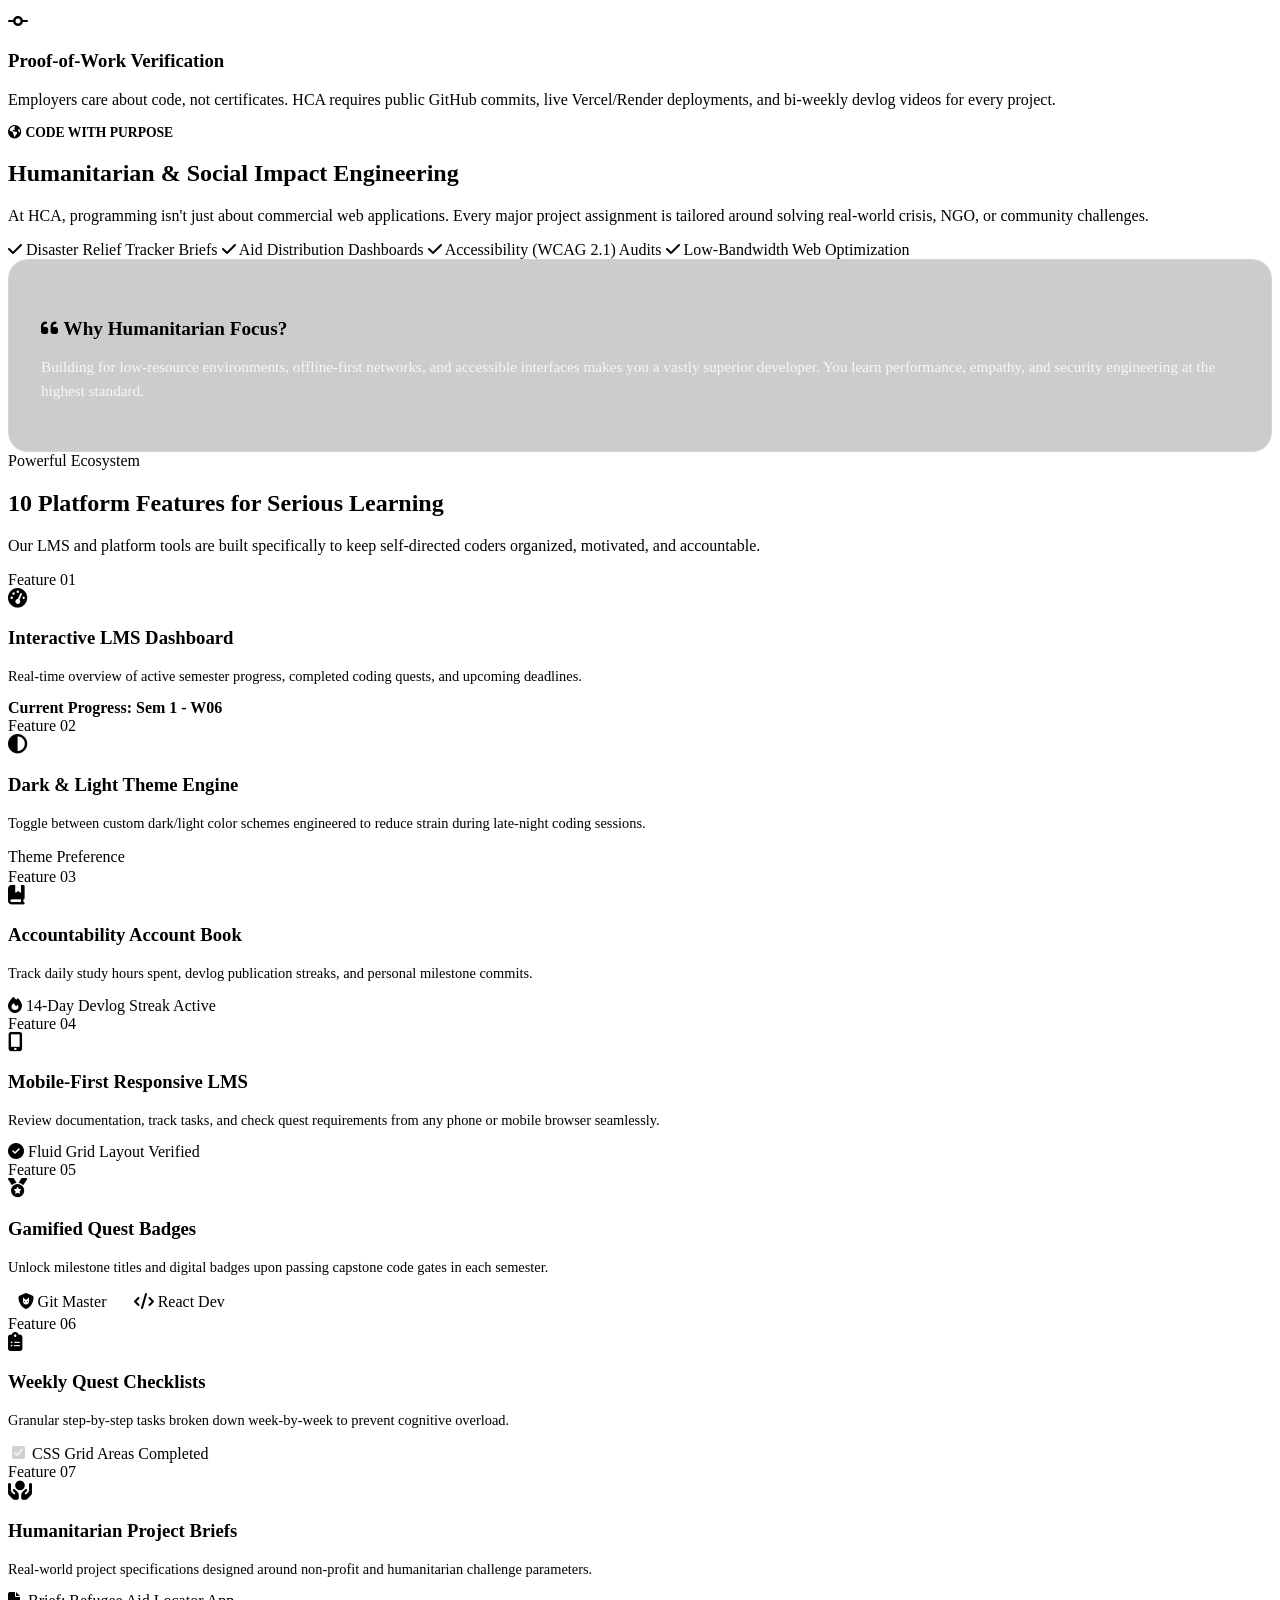
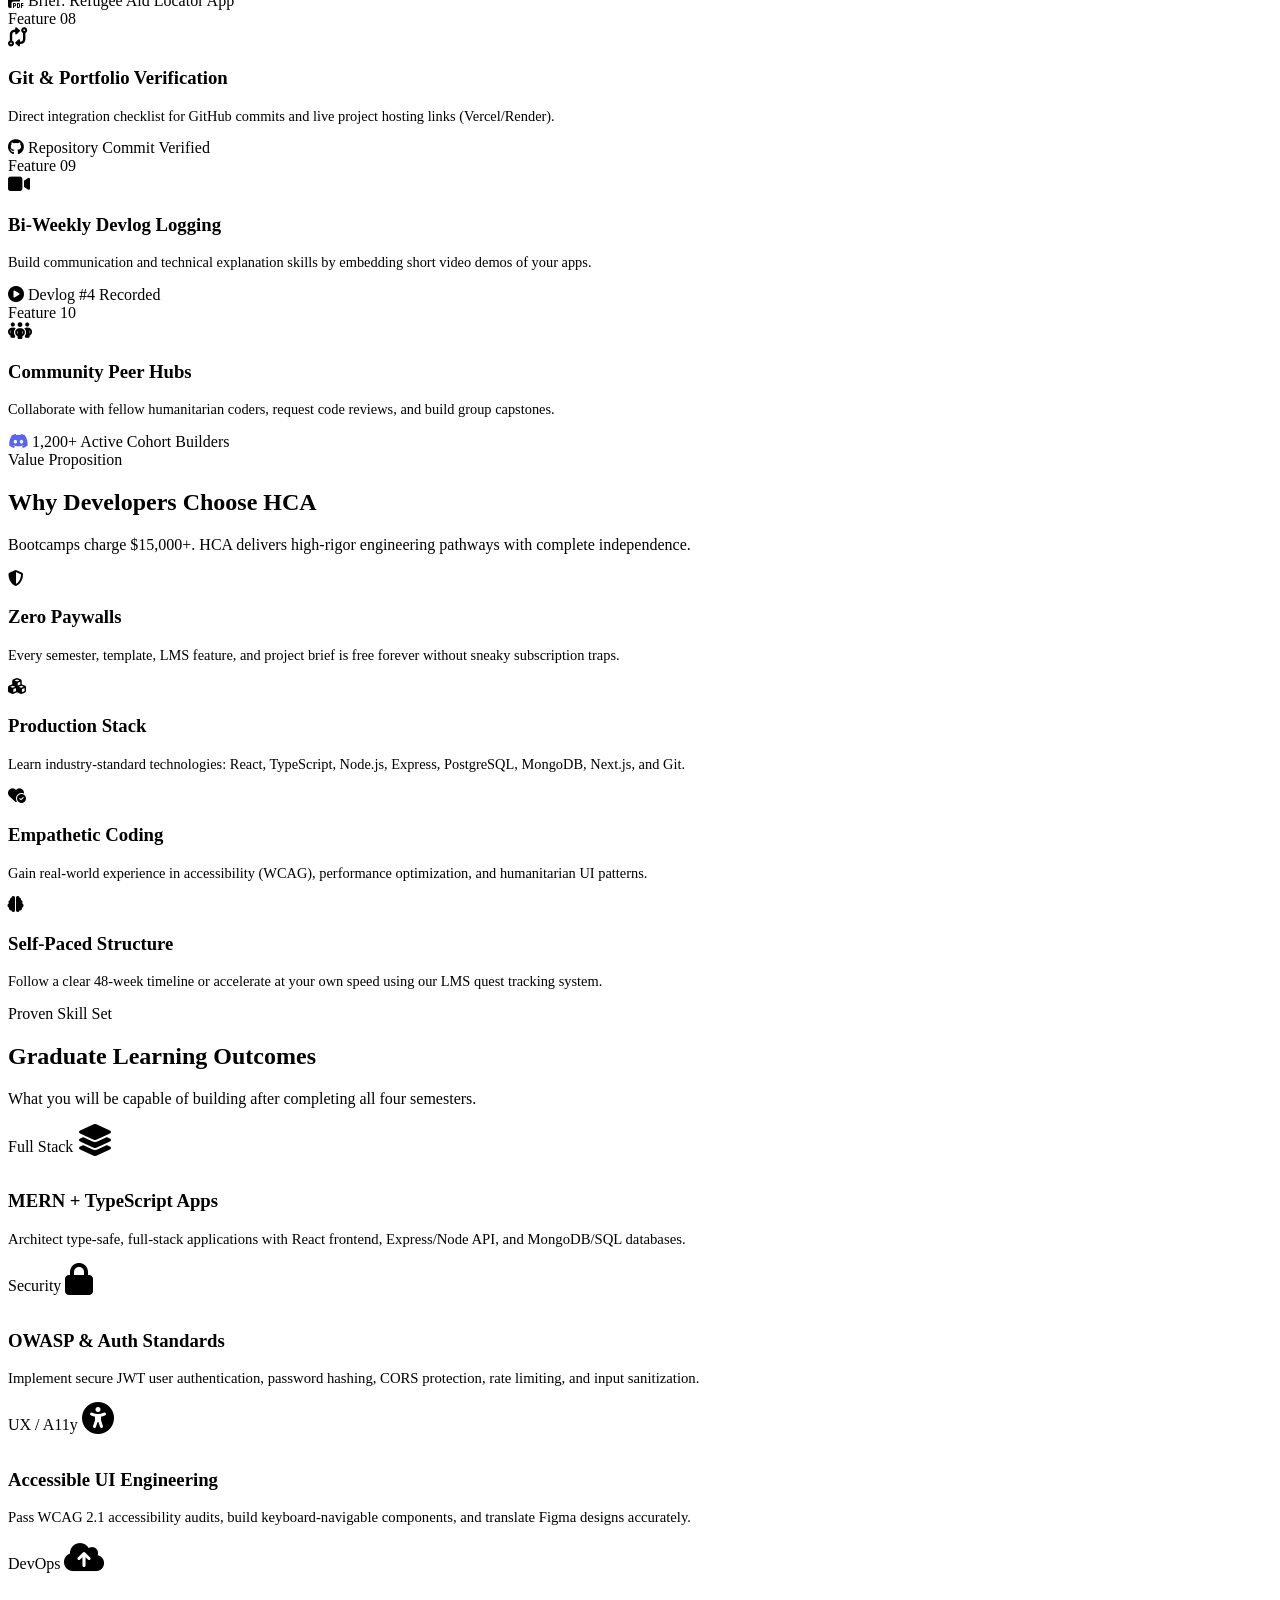
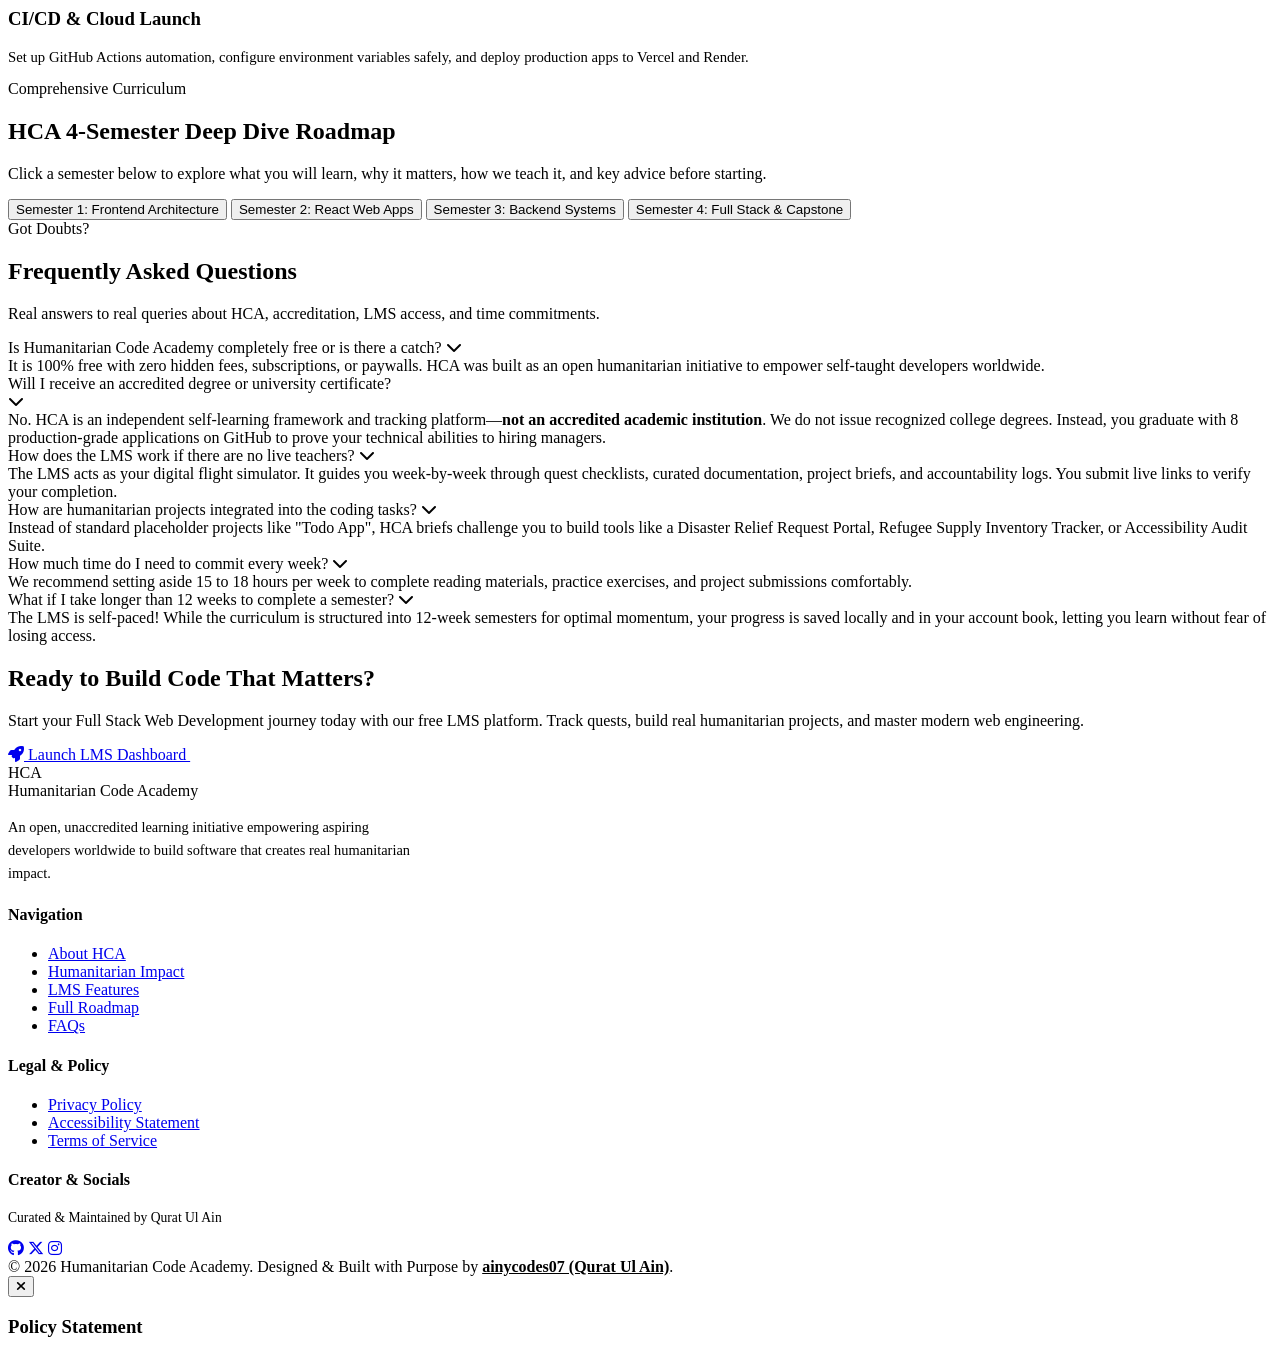
==== commit 6d89b007: "update home page" ====
--- a/index.html
+++ b/index.html
@@ -2,388 +2,667 @@
 <html lang="en" data-theme="light">
 
 <head>
-<head>
-    <meta charset="UTF-8">
-    <meta name="viewport" content="width=device-width, initial-scale=1.0">
-    
-    <!-- Primary SEO Meta Tags -->
-    <title>HCA — Humanitarian Code Academy</title>
-    <meta name="title" content="HCA — Humanitarian Code Academy">
-    <meta name="description" content="Master Full Stack Web Development from scratch with Humanitarian Code Academy. Track your progress, complete quests, and build capstone projects.">
-    <meta name="keywords" content="Humanitarian Code Academy, HCA, Full Stack Development, Learn Web Development, Coding Bootcamp, Web Dev Course">
-    <meta name="author" content="Humanitarian Code Academy">
-    <meta name="robots" content="index, follow">
-    <link rel="canonical" href="https://humanitariancodeacademy.netlify.app/">
-
-    <!-- Favicon & Touch Icons -->
-    <link rel="icon" type="image/png" href="assets/images/hca-favicon.png">
-    <link rel="apple-touch-icon" href="assets/images/hca-favicon.png">
-
-    <!-- Open Graph / Facebook / LinkedIn / WhatsApp -->
-    <meta property="og:type" content="website">
-    <meta property="og:url" content="https://humanitariancodeacademy.netlify.app/">
-    <meta property="og:title" content="HCA — Humanitarian Code Academy">
-    <meta property="og:description" content="Master Full Stack Web Development from scratch with Humanitarian Code Academy. Track your progress, complete quests, and build capstone projects.">
-    <meta property="og:image" content="https://humanitariancodeacademy.netlify.app/assets/images/hca-cover.png">
-    <meta property="og:site_name" content="Humanitarian Code Academy">
-    <meta property="og:locale" content="en_US">
-
-    <!-- Twitter / X Cards -->
-    <meta name="twitter:card" content="summary_large_image">
-    <meta name="twitter:url" content="https://humanitariancodeacademy.netlify.app/">
-    <meta name="twitter:title" content="HCA — Humanitarian Code Academy">
-    <meta name="twitter:description" content="Master Full Stack Web Development from scratch with Humanitarian Code Academy. Track your progress, complete quests, and build capstone projects.">
-    <meta name="twitter:image" content="https://humanitariancodeacademy.netlify.app/assets/images/hca-cover.png">
-
-    <!-- Stylesheets -->
-    <link rel="stylesheet" href="https://cdnjs.cloudflare.com/ajax/libs/font-awesome/6.5.1/css/all.min.css">
-    <link rel="stylesheet" href="css/style.css">
+  <meta charset="UTF-8">
+  <meta name="viewport" content="width=device-width, initial-scale=1.0">
+  <title>HCA — Humanitarian Code Academy</title>
+
+  <!-- FAVICON LOGO -->
+  <link rel="icon" type="image/png" href="assets/images/hca-favicon.png">
+
+  <!-- Fonts -->
+  <link rel="preconnect" href="https://fonts.googleapis.com">
+  <link rel="preconnect" href="https://fonts.gstatic.com" crossorigin>
+  <link
+    href="https://fonts.googleapis.com/css2?family=Plus+Jakarta+Sans:wght@400;500;600;700;800&family=Space+Grotesk:wght@600;700;800&display=swap"
+    rel="stylesheet">
+
+  <!-- Font Awesome Icons -->
+  <link rel="stylesheet" href="https://cdnjs.cloudflare.com/ajax/libs/font-awesome/6.5.1/css/all.min.css">
+
+  <link rel="stylesheet" href="css/landing-page-style.css">
 </head>
-    
+
 <body>
 
-    <!-- SCREEN 1: LOADER -->
-    <div id="loaderScreen" class="fullscreen-layer">
-        <div class="loader-logo">
-            <img src="assets/images/hca-load-icon.png" alt="HCA" class="loader-logo-img"
-                onerror="this.style.display='none'; this.parentElement.querySelector('.loader-fallback').style.display='flex';">
-            <div class="loader-fallback"><i class="fa-solid fa-graduation-cap"></i></div>
-        </div>
-        <div class="loader-bar">
-            <div class="loader-bar-fill" id="loaderFill"></div>
-        </div>
-        <p class="loader-text">Loading your journey...</p>
-    </div>
-
-    <!-- SCREEN 2: PRESENTER -->
-    <div id="presenterScreen" class="fullscreen-layer" style="display:none;">
-        <p class="presents-line">Humanitarian Code Academy Presents</p>
-        <h1 class="presents-course">Full Stack Web Development</h1>
-        <p class="presents-tag">Code with Purpose</p>
-        <button id="enterBtn" class="btn btn-primary presents-btn">Enter Academy <i
-                class="fa-solid fa-arrow-right"></i></button>
-    </div>
-
-    <!-- MAIN APP -->
-    <div class="app" id="appRoot" style="display:none;">
-
-        <aside class="sidebar" id="sidebar">
-            <div class="logo-row">
-                <img src="assets/images/hca-badge-logo.png" alt="HCA Logo" class="logo-placeholder"
-                    onerror="this.style.display='flex'; this.innerHTML='<i class=\'fa-solid fa-graduation-cap\'></i>';">
-                <div class="brand-text">
-                    <div class="brand-name">Humanitarian</div>
-                    <div class="brand-sub">Code Academy</div>
-                </div>
-            </div>
-
-            <nav class="nav-links">
-                <button class="nav-link active" data-tab="dashboard"><span class="nav-icon"><i
-                            class="fa-solid fa-house"></i></span><span class="nav-label">Dashboard</span></button>
-                <button class="nav-link" data-tab="semester"><span class="nav-icon"><i
-                            class="fa-solid fa-route"></i></span><span class="nav-label">Semester</span></button>
-                <button class="nav-link" data-tab="weekly"><span class="nav-icon"><i
-                            class="fa-solid fa-list-check"></i></span><span class="nav-label">Weekly
-                        Todo</span></button>
-                <button class="nav-link" data-tab="gradebook"><span class="nav-icon"><i
-                            class="fa-solid fa-chart-simple"></i></span><span class="nav-label">Grade
-                        Book</span></button>
-                <button class="nav-link" data-tab="profile"><span class="nav-icon"><i
-                            class="fa-solid fa-user"></i></span><span class="nav-label">Profile</span></button>
-            </nav>
-
-            <div class="theme-toggle-row">
-                <span class="nav-label"><i class="fa-solid fa-moon"></i></span>
-                <label class="switch">
-                    <input type="checkbox" id="themeSwitch">
-                    <span class="slider"></span>
-                </label>
-            </div>
-        </aside>
-
-        <main>
-
-            <!-- DASHBOARD -->
-            <section id="dashboard" class="tab-content active">
-                <div class="page-header">
-                    <h1>Welcome back<span id="dashName"></span> <i class="fa-solid fa-hand-sparkles"></i></h1>
-                    <p>Your path from Frontend Beginner to Full Stack Developer.</p>
-                </div>
-                <div class="sem-grid" id="semGrid"></div>
-            </section>
-
-            <!-- SEMESTER -->
-            <section id="semester" class="tab-content">
-                <div class="page-header">
-                    <h1>Semester Path</h1>
-                    <p>Track your journey week by week.</p>
-                </div>
-                <div class="sem-select-row" id="semChips"></div>
-
-                <div class="top-progress-wrap">
-                    <h3 id="semTitle">Semester 1</h3>
-                    <div class="top-progress-track" id="topProgressTrack">
-                        <div class="top-progress-fill" id="topProgressFill"></div>
-                    </div>
-                </div>
-
-                <div class="path-wrap" id="pathWrap">
-                    <div class="path-line"></div>
-                </div>
-            </section>
-
-            <!-- WEEKLY TODO -->
-            <section id="weekly" class="tab-content">
-                <div class="page-header">
-                    <h1>Weekly Quests</h1>
-                    <p id="weeklySub">Everything you need to know, do, and track this week.</p>
-                </div>
-
-                <div class="week-summary-bar">
-                    <div>
-                        <strong id="weeklyWeekLabel">Week 1</strong>
-                        <div class="muted-sm" id="weeklyProgressLabel">0 / 0 completed</div>
-                    </div>
-                    <div class="week-summary-right">
-                        <div class="deadline-chip" id="weeklyDeadlineChip"><i class="fa-regular fa-clock"></i> --</div>
-                        <div class="progress-track" style="width:180px;">
-                            <div class="progress-fill" id="weeklyProgressFill"></div>
-                        </div>
-                    </div>
-                </div>
-
-                <div class="tabs-inline" id="weeklyTabs">
-                    <button class="tab-btn active" data-wtab="overview"><i class="fa-solid fa-book-open"></i>
-                        Overview</button>
-                    <button class="tab-btn" data-wtab="tasks"><i class="fa-solid fa-square-check"></i> Mark as
-                        Done</button>
-                    <button class="tab-btn" data-wtab="notebook"><i class="fa-solid fa-note-sticky"></i> My
-                        Notebook</button>
-                    <button class="tab-btn" data-wtab="schedule"><i class="fa-solid fa-calendar-day"></i> Suggested
-                        Schedule</button>
-                </div>
-
-                <div id="wtab-overview" class="wtab-content active"></div>
-
-                <div id="wtab-tasks" class="wtab-content">
-                    <div class="task-list" id="taskList"></div>
-                </div>
-
-                <div id="wtab-notebook" class="wtab-content">
-                    <div class="notebook-wrap">
-                        <div class="notebook-add">
-                            <input type="text" id="notebookInput"
-                                placeholder="Add your own task or note for this week...">
-                            <input type="date" id="notebookDate">
-                            <button class="btn btn-primary" id="notebookAddBtn"><i
-                                    class="fa-solid fa-plus"></i></button>
-                        </div>
-                        <div id="notebookList" class="notebook-list"></div>
-                    </div>
-                </div>
-
-                <div id="wtab-schedule" class="wtab-content">
-                    <p class="muted-sm" style="margin-bottom:18px;">A suggested daily rhythm — adjust to your own life.
-                        Roughly 4-5 focused hours/day, 5-6 days/week.</p>
-                    <div class="schedule-list" id="scheduleList"></div>
-                </div>
-
-                <div class="weekly-path-wrap">
-                    <h3 style="font-size:15px;margin-bottom:4px;">This Semester's Path</h3>
-                    <p class="muted-sm" style="margin-bottom:6px;">Click any unlocked week to jump to it</p>
-                    <div class="weekly-path-scroll" id="weeklyPathScroll"></div>
-                </div>
-            </section>
-
-            <!-- GRADEBOOK -->
-            <section id="gradebook" class="tab-content">
-                <div class="page-header">
-                    <h1>Grade Book</h1>
-                    <p>All graded work, weighted as percentage of your total course.</p>
-                </div>
-
-                <div class="tabs-inline">
-                    <button class="tab-btn active" id="gbTabGrades">My Grades</button>
-                    <button class="tab-btn" id="gbTabScheme">Grading Scheme</button>
-                </div>
-
-                <div id="gbGrades">
-                    <div class="course-total-card">
-                        <div>
-                            <div class="muted-sm">TOTAL COURSE PROGRESS</div>
-                            <div class="course-total-pct" id="courseTotalPct">0%</div>
-                        </div>
-                        <div class="progress-track" style="flex:1;margin-left:24px;">
-                            <div class="progress-fill" id="courseTotalFill"></div>
-                        </div>
-                    </div>
-                    <table>
-                        <thead>
-                            <tr>
-                                <th>Semester</th>
-                                <th>Item</th>
-                                <th>Type</th>
-                                <th>Status</th>
-                                <th>% of Semester</th>
-                                <th>% of Course</th>
-                            </tr>
-                        </thead>
-                        <tbody id="gradeRows"></tbody>
-                    </table>
-                </div>
-
-                <div id="gbScheme" style="display:none;">
-                    <table style="margin-bottom:24px;">
-                        <thead>
-                            <tr>
-                                <th>Component</th>
-                                <th>Weight (per semester)</th>
-                                <th>Notes</th>
-                            </tr>
-                        </thead>
-                        <tbody>
-                            <tr>
-                                <td>Study Concept Checks</td>
-                                <td>15%</td>
-                                <td>Marking a week's core study concept as covered</td>
-                            </tr>
-                            <tr>
-                                <td>Quizzes</td>
-                                <td>10%</td>
-                                <td>4 per semester — small coding problems</td>
-                            </tr>
-                            <tr>
-                                <td>Assignments</td>
-                                <td>15%</td>
-                                <td>4 per semester — labs, OSS contributions, builds</td>
-                            </tr>
-                            <tr>
-                                <td>Activity A</td>
-                                <td>10%</td>
-                                <td>4 per semester — internship/hackathon/OSS/volunteer</td>
-                            </tr>
-                            <tr>
-                                <td>Activity B</td>
-                                <td>10%</td>
-                                <td>4 per semester — blog/YouTube/freelance profile</td>
-                            </tr>
-                            <tr>
-                                <td>Midterm (2 projects)</td>
-                                <td>20%</td>
-                                <td>10% each — skill-test portfolio builds</td>
-                            </tr>
-                            <tr>
-                                <td>Final Project (4 phases)</td>
-                                <td>20%</td>
-                                <td>5% each phase — capstone-worthy build</td>
-                            </tr>
-                        </tbody>
-                    </table>
-                    <p class="muted-sm" style="margin-bottom:14px;">Each semester = 16.67% of the full course. All 6
-                        semesters sum to 100%.</p>
-                    <table>
-                        <thead>
-                            <tr>
-                                <th>Grade</th>
-                                <th>Range</th>
-                                <th>Status</th>
-                            </tr>
-                        </thead>
-                        <tbody>
-                            <tr>
-                                <td>A</td>
-                                <td>90–100%</td>
-                                <td>Pass</td>
-                            </tr>
-                            <tr>
-                                <td>B</td>
-                                <td>75–89%</td>
-                                <td>Pass</td>
-                            </tr>
-                            <tr>
-                                <td>C</td>
-                                <td>60–74%</td>
-                                <td>Pass</td>
-                            </tr>
-                            <tr>
-                                <td>D</td>
-                                <td>50–59%</td>
-                                <td>Conditional Pass</td>
-                            </tr>
-                            <tr>
-                                <td>F</td>
-                                <td>Below 50%</td>
-                                <td>Fail — semester repeat required</td>
-                            </tr>
-                        </tbody>
-                    </table>
-                </div>
-            </section>
-
-            <!-- PROFILE -->
-            <section id="profile" class="tab-content">
-                <div class="page-header">
-                    <h1>Profile</h1>
-                    <p>Manage your identity, badges and preferences.</p>
-                </div>
-
-                <div class="settings-grid">
-                    <div class="settings-card">
-                        <h3><i class="fa-solid fa-id-badge"></i> Profile</h3>
-                        <input type="text" id="profileNameInput" placeholder="Your full name">
-                        <button class="btn btn-primary" id="saveProfileBtn">Save Name</button>
-                    </div>
-
-                    <div class="settings-card">
-                        <h3><i class="fa-solid fa-award"></i> Badges Earned</h3>
-                        <div class="badge-grid" id="badgeGrid">
-                            <p class="muted-sm">Complete a semester to earn your first badge.</p>
-                        </div>
-                    </div>
-
-                    <div class="settings-card">
-                        <h3><i class="fa-solid fa-share-nodes"></i> Share Your Progress</h3>
-                        <p class="muted-sm" style="margin-bottom:14px;">Generate an image of your current progress to
-                            share.</p>
-                        <div class="btn-row">
-                            <button class="btn btn-outline" id="shareImgBtn"><i class="fa-solid fa-download"></i>
-                                Download Progress Card</button>
-                            <button class="btn btn-outline" id="shareLinkedInBtn"><i class="fa-brands fa-linkedin"></i>
-                                Share on LinkedIn</button>
-                        </div>
-                    </div>
-
-                    <div class="settings-card">
-                        <h3><i class="fa-solid fa-triangle-exclamation"></i> Danger Zone</h3>
-                        <p class="muted-sm" style="margin-bottom:14px;">This will erase all progress permanently.</p>
-                        <button class="btn btn-danger" id="resetBtn">Reset All Progress</button>
-                    </div>
-                </div>
-            </section>
-
-        </main>
-    </div>
-
-    <canvas id="shareCanvas" width="1000" height="600" style="display:none;"></canvas>
-
-    <!-- CONGRATS MODAL -->
-    <div id="congratsModal" class="modal-overlay">
-        <div class="modal-card">
-            <div class="modal-icon"><i class="fa-solid fa-trophy"></i></div>
-            <h2 id="congratsTitle">Congratulations!</h2>
-            <p id="congratsSub">You completed this week's quest.</p>
-            <div id="congratsTags" class="stack-tags"></div>
-            <div class="btn-row modal-btn-row">
-                <button class="btn btn-outline" id="congratsDownloadBtn"><i class="fa-solid fa-download"></i> Download
-                    Card</button>
-                <button class="btn btn-primary" id="congratsLinkedInBtn"><i class="fa-brands fa-linkedin"></i> Share on
-                    LinkedIn</button>
-            </div>
-            <button class="modal-close" id="congratsCloseBtn">Continue <i class="fa-solid fa-arrow-right"></i></button>
-        </div>
-    </div>
-
-    <script src="js/script.js"></script>
+  <!-- FULLSCREEN MOBILE MENU -->
+  <div class="mobile-nav-overlay" id="mobile-nav">
+    <div class="mobile-nav-header">
+      <div class="nav-brand">
+        <div class="logo-badge"></div>
+        <span>Humanitarian Code Academy</span>
+      </div>
+      <button class="mobile-menu-close" onclick="closeMobileMenu()">
+        <i class="fa-solid fa-xmark"></i>
+      </button>
+    </div>
+    <div class="mobile-nav-body">
+      <a href="#about" onclick="closeMobileMenu()">About HCA</a>
+      <a href="#humanitarian" onclick="closeMobileMenu()">Humanitarian Focus</a>
+      <a href="#features" onclick="closeMobileMenu()">LMS Features</a>
+      <a href="#why-choose" onclick="closeMobileMenu()">Why Choose Us</a>
+      <a href="#outcomes" onclick="closeMobileMenu()">Outcomes</a>
+      <a href="#roadmap" onclick="closeMobileMenu()">Course Roadmap</a>
+      <a href="#faqs" onclick="closeMobileMenu()">FAQs</a>
+      <a href="hcalms.html" class="btn btn-primary-lms" style="width: 100%; margin-top: 1rem;"
+        onclick="closeMobileMenu()">
+        <i class="fa-solid fa-laptop-code"></i> Launch LMS Portal
+      </a>
+    </div>
+  </div>
+
+  <!-- NAVBAR -->
+  <nav class="navbar">
+    <div class="nav-brand">
+      <div class="logo-badge"><img src="assets/images/hca-badge-logo.png"></div>
+      <span>Humanitarian Code Academy</span>
+    </div>
+
+    <ul class="nav-links">
+      <li><a href="#about">About</a></li>
+      <li><a href="#humanitarian">Impact</a></li>
+      <li><a href="#features">Features</a></li>
+      <li><a href="#why-choose">Why HCA</a></li>
+      <li><a href="#roadmap">Curriculum</a></li>
+      <li><a href="#faqs">FAQs</a></li>
+    </ul>
+
+    <div class="nav-actions">
+      <button class="theme-toggle-btn" onclick="toggleTheme()">
+        <i class="fa-solid fa-moon" id="theme-icon"></i>
+        <span id="theme-text">Dark</span>
+      </button>
+
+      <a href="hcalms.html" class="btn-nav-lms">
+        <i class="fa-solid fa-right-to-bracket"></i> Launch LMS
+      </a>
+
+      <button class="hamburger-btn" onclick="openMobileMenu()">
+        <i class="fa-solid fa-bars"></i>
+      </button>
+    </div>
+  </nav>
+
+  <!-- 1. HERO SECTION -->
+  <section class="hero">
+    <div class="hero-container">
+      <div class="hero-badge-pill">
+        <i class="fa-solid fa-heart-pulse"></i> Code With Purpose · 100% Free Open Platform
+      </div>
+
+      <h1 class="hero-title">
+        Master Full Stack Engineering <br>To Build <span>Humanitarian Solutions</span>
+      </h1>
+
+      <p class="hero-subtitle">
+        A structured, 4-semester software development pathway integrated with an intuitive Learning Management System
+        (LMS) to track your daily code quests, portfolio proof-of-work, and real-world social impact.
+      </p>
+
+      <div class="hero-ctas">
+        <a href="hcalms.html" class="btn btn-primary-lms">
+          <i class="fa-solid fa-rocket"></i> Access Free LMS Portal
+        </a>
+        <a href="#roadmap" class="btn btn-secondary">
+          <i class="fa-solid fa-map-location-dot"></i> Explore 4-Semester Roadmap
+        </a>
+      </div>
+
+      <div class="hero-stats-strip">
+        <div class="stat-item">
+          <h4>48 Weeks</h4>
+          <p>Structured Roadmap</p>
+        </div>
+        <div class="stat-item">
+          <h4>8 Apps</h4>
+          <p>Portfolio Ready</p>
+        </div>
+        <div class="stat-item">
+          <h4>100% Free</h4>
+          <p>Zero Hidden Fees</p>
+        </div>
+        <div class="stat-item">
+          <h4>LMS Tracked</h4>
+          <p>Quest Gamification</p>
+        </div>
+      </div>
+    </div>
+  </section>
+
+  <!-- 2. TRANSPARENCY FIRST SECTION (SPLIT INTO CARDS) -->
+  <div class="section-wrapper-alt1" id="about">
+    <section class="section">
+      <div class="section-header">
+        <span class="section-tag">Transparency First</span>
+        <h2 class="section-title">Built Different from Day One</h2>
+        <p class="section-subtitle">We believe in clarity, open access, and realistic expectations before you write a
+          single line of code.</p>
+      </div>
+
+      <div class="card-grid-2x2">
+        <div class="icon-card">
+          <div class="card-icon-box"><i class="fa-solid fa-hand-holding-dollar"></i></div>
+          <h3>100% Free & Open Platform</h3>
+          <p>HCA is completely free. We do not charge tuition, ask for credit card details, or lock core content behind
+            paywalls. Tech education should be accessible to everyone.</p>
+        </div>
+
+        <div class="icon-card">
+          <div class="card-icon-box"><i class="fa-solid fa-building-columns"></i></div>
+          <h3>Unaccredited by Design</h3>
+          <p>HCA is an independent self-learning framework and LMS, <strong>not an accredited university or government
+              institute</strong>. We grant zero formal college degrees—we build real software engineering skills.</p>
+        </div>
+
+        <div class="icon-card">
+          <div class="card-icon-box"><i class="fa-solid fa-sliders"></i></div>
+          <h3>LMS-Guided Accountability</h3>
+          <p>Instead of passive video watching, our custom LMS provides structured weekly quest checklists,
+            accountability account-books, and milestone badges to keep you consistent.</p>
+        </div>
+
+        <div class="icon-card">
+          <div class="card-icon-box"><i class="fa-solid fa-code-commit"></i></div>
+          <h3>Proof-of-Work Verification</h3>
+          <p>Employers care about code, not certificates. HCA requires public GitHub commits, live Vercel/Render
+            deployments, and bi-weekly devlog videos for every project.</p>
+        </div>
+      </div>
+    </section>
+  </div>
+
+  <!-- 3. HUMANITARIAN CODE FOCUS -->
+  <div class="section-wrapper-alt2" id="humanitarian">
+    <section class="section">
+      <div class="humanitarian-banner">
+        <div class="humanitarian-content">
+          <div
+            style="color: var(--gold); font-weight:800; text-transform:uppercase; font-size:0.85rem; margin-bottom:0.5rem;">
+            <i class="fa-solid fa-earth-americas"></i> Code with Purpose
+          </div>
+          <h2>Humanitarian & Social Impact Engineering</h2>
+          <p>At HCA, programming isn't just about commercial web applications. Every major project assignment is
+            tailored around solving real-world crisis, NGO, or community challenges.</p>
+
+          <div class="pill-list">
+            <span class="pill-item"><i class="fa-solid fa-check"></i> Disaster Relief Tracker Briefs</span>
+            <span class="pill-item"><i class="fa-solid fa-check"></i> Aid Distribution Dashboards</span>
+            <span class="pill-item"><i class="fa-solid fa-check"></i> Accessibility (WCAG 2.1) Audits</span>
+            <span class="pill-item"><i class="fa-solid fa-check"></i> Low-Bandwidth Web Optimization</span>
+          </div>
+        </div>
+
+        <div
+          style="background: rgba(0,0,0,0.2); border: 1px solid rgba(255,255,255,0.15); padding: 2rem; border-radius: 20px;">
+          <h4 style="font-size: 1.2rem; color: var(--gold); margin-bottom: 0.8rem;"><i
+              class="fa-solid fa-quote-left"></i> Why Humanitarian Focus?</h4>
+          <p style="font-size: 0.95rem; color: rgba(255,255,255,0.85); line-height: 1.6;">
+            Building for low-resource environments, offline-first networks, and accessible interfaces makes you a vastly
+            superior developer. You learn performance, empathy, and security engineering at the highest standard.
+          </p>
+        </div>
+      </div>
+    </section>
+  </div>
+
+  <!-- 4. 10 LMS FEATURES SHOWCASE -->
+  <div class="section-wrapper-alt3" id="features">
+    <section class="section">
+      <div class="section-header">
+        <span class="section-tag">Powerful Ecosystem</span>
+        <h2 class="section-title">10 Platform Features for Serious Learning</h2>
+        <p class="section-subtitle">Our LMS and platform tools are built specifically to keep self-directed coders
+          organized, motivated, and accountable.</p>
+      </div>
+
+      <div class="grid-features-10">
+        <!-- Feature 1 -->
+        <div class="feature-card">
+          <div>
+            <div class="feature-top">
+              <div class="feature-num">Feature 01</div>
+              <i class="fa-solid fa-gauge-high" style="color:var(--plum); font-size:1.2rem;"></i>
+            </div>
+            <h3>Interactive LMS Dashboard</h3>
+            <p style="font-size:0.9rem; color:var(--ink-dim); margin-top:0.4rem;">Real-time overview of active semester
+              progress, completed coding quests, and upcoming deadlines.</p>
+          </div>
+          <div class="mock-ui-box">
+            <strong>Current Progress: Sem 1 - W06</strong>
+            <div class="mock-progress-bar">
+              <div class="mock-progress-fill"></div>
+            </div>
+          </div>
+        </div>
+
+        <!-- Feature 2 -->
+        <div class="feature-card">
+          <div>
+            <div class="feature-top">
+              <div class="feature-num">Feature 02</div>
+              <i class="fa-solid fa-circle-half-stroke" style="color:var(--plum); font-size:1.2rem;"></i>
+            </div>
+            <h3>Dark & Light Theme Engine</h3>
+            <p style="font-size:0.9rem; color:var(--ink-dim); margin-top:0.4rem;">Toggle between custom dark/light color
+              schemes engineered to reduce strain during late-night coding sessions.</p>
+          </div>
+          <div class="mock-ui-box" style="display:flex; justify-content:space-between; align-items:center;">
+            <span>Theme Preference</span>
+            <span
+              style="background:var(--plum); color:#fff; padding:0.2rem 0.5rem; border-radius:6px; font-size:0.75rem;">Active</span>
+          </div>
+        </div>
+
+        <!-- Feature 3 -->
+        <div class="feature-card">
+          <div>
+            <div class="feature-top">
+              <div class="feature-num">Feature 03</div>
+              <i class="fa-solid fa-book-bookmark" style="color:var(--plum); font-size:1.2rem;"></i>
+            </div>
+            <h3>Accountability Account Book</h3>
+            <p style="font-size:0.9rem; color:var(--ink-dim); margin-top:0.4rem;">Track daily study hours spent, devlog
+              publication streaks, and personal milestone commits.</p>
+          </div>
+          <div class="mock-ui-box">
+            <i class="fa-solid fa-fire" style="color:var(--gold);"></i> 14-Day Devlog Streak Active
+          </div>
+        </div>
+
+        <!-- Feature 4 -->
+        <div class="feature-card">
+          <div>
+            <div class="feature-top">
+              <div class="feature-num">Feature 04</div>
+              <i class="fa-solid fa-mobile-screen-button" style="color:var(--plum); font-size:1.2rem;"></i>
+            </div>
+            <h3>Mobile-First Responsive LMS</h3>
+            <p style="font-size:0.9rem; color:var(--ink-dim); margin-top:0.4rem;">Review documentation, track tasks, and
+              check quest requirements from any phone or mobile browser seamlessly.</p>
+          </div>
+          <div class="mock-ui-box">
+            <i class="fa-solid fa-check-circle" style="color:var(--gold);"></i> Fluid Grid Layout Verified
+          </div>
+        </div>
+
+        <!-- Feature 5 -->
+        <div class="feature-card">
+          <div>
+            <div class="feature-top">
+              <div class="feature-num">Feature 05</div>
+              <i class="fa-solid fa-medal" style="color:var(--plum); font-size:1.2rem;"></i>
+            </div>
+            <h3>Gamified Quest Badges</h3>
+            <p style="font-size:0.9rem; color:var(--ink-dim); margin-top:0.4rem;">Unlock milestone titles and digital
+              badges upon passing capstone code gates in each semester.</p>
+          </div>
+          <div class="mock-ui-box" style="display:flex; gap:0.5rem;">
+            <span style="background:var(--surface2); padding:0.2rem 0.6rem; border-radius:6px;"><i
+                class="fa-solid fa-shield-cat" style="color:var(--gold);"></i> Git Master</span>
+            <span style="background:var(--surface2); padding:0.2rem 0.6rem; border-radius:6px;"><i
+                class="fa-solid fa-code" style="color:var(--plum);"></i> React Dev</span>
+          </div>
+        </div>
+
+        <!-- Feature 6 -->
+        <div class="feature-card">
+          <div>
+            <div class="feature-top">
+              <div class="feature-num">Feature 06</div>
+              <i class="fa-solid fa-clipboard-list" style="color:var(--plum); font-size:1.2rem;"></i>
+            </div>
+            <h3>Weekly Quest Checklists</h3>
+            <p style="font-size:0.9rem; color:var(--ink-dim); margin-top:0.4rem;">Granular step-by-step tasks broken
+              down week-by-week to prevent cognitive overload.</p>
+          </div>
+          <div class="mock-ui-box">
+            <input type="checkbox" checked disabled> CSS Grid Areas Completed
+          </div>
+        </div>
+
+        <!-- Feature 7 -->
+        <div class="feature-card">
+          <div>
+            <div class="feature-top">
+              <div class="feature-num">Feature 07</div>
+              <i class="fa-solid fa-hands-holding-circle" style="color:var(--plum); font-size:1.2rem;"></i>
+            </div>
+            <h3>Humanitarian Project Briefs</h3>
+            <p style="font-size:0.9rem; color:var(--ink-dim); margin-top:0.4rem;">Real-world project specifications
+              designed around non-profit and humanitarian challenge parameters.</p>
+          </div>
+          <div class="mock-ui-box">
+            <i class="fa-solid fa-file-pdf"></i> Brief: Refugee Aid Locator App
+          </div>
+        </div>
+
+        <!-- Feature 8 -->
+        <div class="feature-card">
+          <div>
+            <div class="feature-top">
+              <div class="feature-num">Feature 08</div>
+              <i class="fa-solid fa-code-compare" style="color:var(--plum); font-size:1.2rem;"></i>
+            </div>
+            <h3>Git & Portfolio Verification</h3>
+            <p style="font-size:0.9rem; color:var(--ink-dim); margin-top:0.4rem;">Direct integration checklist for
+              GitHub commits and live project hosting links (Vercel/Render).</p>
+          </div>
+          <div class="mock-ui-box">
+            <i class="fa-brands fa-github"></i> Repository Commit Verified
+          </div>
+        </div>
+
+        <!-- Feature 9 -->
+        <div class="feature-card">
+          <div>
+            <div class="feature-top">
+              <div class="feature-num">Feature 09</div>
+              <i class="fa-solid fa-video" style="color:var(--plum); font-size:1.2rem;"></i>
+            </div>
+            <h3>Bi-Weekly Devlog Logging</h3>
+            <p style="font-size:0.9rem; color:var(--ink-dim); margin-top:0.4rem;">Build communication and technical
+              explanation skills by embedding short video demos of your apps.</p>
+          </div>
+          <div class="mock-ui-box">
+            <i class="fa-solid fa-play-circle" style="color:var(--plum);"></i> Devlog #4 Recorded
+          </div>
+        </div>
+
+        <!-- Feature 10 -->
+        <div class="feature-card">
+          <div>
+            <div class="feature-top">
+              <div class="feature-num">Feature 10</div>
+              <i class="fa-solid fa-people-group" style="color:var(--plum); font-size:1.2rem;"></i>
+            </div>
+            <h3>Community Peer Hubs</h3>
+            <p style="font-size:0.9rem; color:var(--ink-dim); margin-top:0.4rem;">Collaborate with fellow humanitarian
+              coders, request code reviews, and build group capstones.</p>
+          </div>
+          <div class="mock-ui-box">
+            <i class="fa-brands fa-discord" style="color:#5865F2;"></i> 1,200+ Active Cohort Builders
+          </div>
+        </div>
+      </div>
+    </section>
+  </div>
+
+  <!-- 5. WHY CHOOSE HCA -->
+  <div class="section-wrapper-alt1" id="why-choose">
+    <section class="section">
+      <div class="section-header">
+        <span class="section-tag">Value Proposition</span>
+        <h2 class="section-title">Why Developers Choose HCA</h2>
+        <p class="section-subtitle">Bootcamps charge $15,000+. HCA delivers high-rigor engineering pathways with
+          complete independence.</p>
+      </div>
+
+      <div class="why-cards-grid">
+        <div class="why-card">
+          <div class="why-card-icon"><i class="fa-solid fa-shield-halved"></i></div>
+          <h3>Zero Paywalls</h3>
+          <p style="font-size:0.9rem; color:var(--ink-dim); margin-top:0.5rem;">Every semester, template, LMS feature,
+            and project brief is free forever without sneaky subscription traps.</p>
+        </div>
+
+        <div class="why-card">
+          <div class="why-card-icon"><i class="fa-solid fa-cubes"></i></div>
+          <h3>Production Stack</h3>
+          <p style="font-size:0.9rem; color:var(--ink-dim); margin-top:0.5rem;">Learn industry-standard technologies:
+            React, TypeScript, Node.js, Express, PostgreSQL, MongoDB, Next.js, and Git.</p>
+        </div>
+
+        <div class="why-card">
+          <div class="why-card-icon"><i class="fa-solid fa-heart-circle-check"></i></div>
+          <h3>Empathetic Coding</h3>
+          <p style="font-size:0.9rem; color:var(--ink-dim); margin-top:0.5rem;">Gain real-world experience in
+            accessibility (WCAG), performance optimization, and humanitarian UI patterns.</p>
+        </div>
+
+        <div class="why-card">
+          <div class="why-card-icon"><i class="fa-solid fa-brain"></i></div>
+          <h3>Self-Paced Structure</h3>
+          <p style="font-size:0.9rem; color:var(--ink-dim); margin-top:0.5rem;">Follow a clear 48-week timeline or
+            accelerate at your own speed using our LMS quest tracking system.</p>
+        </div>
+      </div>
+    </section>
+  </div>
+
+  <!-- 6. LEARNING OUTCOMES -->
+  <div class="section-wrapper-alt2" id="outcomes">
+    <section class="section">
+      <div class="section-header">
+        <span class="section-tag">Proven Skill Set</span>
+        <h2 class="section-title">Graduate Learning Outcomes</h2>
+        <p class="section-subtitle">What you will be capable of building after completing all four semesters.</p>
+      </div>
+
+      <div class="outcomes-grid">
+        <div class="outcome-card">
+          <span class="outcome-badge">Full Stack</span>
+          <i class="fa-solid fa-layer-group" style="font-size:2rem; color:var(--plum); margin-bottom:1rem;"></i>
+          <h3>MERN + TypeScript Apps</h3>
+          <p style="color:var(--ink-dim); font-size:0.92rem; margin-top:0.5rem;">Architect type-safe, full-stack
+            applications with React frontend, Express/Node API, and MongoDB/SQL databases.</p>
+        </div>
+
+        <div class="outcome-card">
+          <span class="outcome-badge">Security</span>
+          <i class="fa-solid fa-lock" style="font-size:2rem; color:var(--plum); margin-bottom:1rem;"></i>
+          <h3>OWASP & Auth Standards</h3>
+          <p style="color:var(--ink-dim); font-size:0.92rem; margin-top:0.5rem;">Implement secure JWT user
+            authentication, password hashing, CORS protection, rate limiting, and input sanitization.</p>
+        </div>
+
+        <div class="outcome-card">
+          <span class="outcome-badge">UX / A11y</span>
+          <i class="fa-solid fa-universal-access" style="font-size:2rem; color:var(--plum); margin-bottom:1rem;"></i>
+          <h3>Accessible UI Engineering</h3>
+          <p style="color:var(--ink-dim); font-size:0.92rem; margin-top:0.5rem;">Pass WCAG 2.1 accessibility audits,
+            build keyboard-navigable components, and translate Figma designs accurately.</p>
+        </div>
+
+        <div class="outcome-card">
+          <span class="outcome-badge">DevOps</span>
+          <i class="fa-solid fa-cloud-arrow-up" style="font-size:2rem; color:var(--plum); margin-bottom:1rem;"></i>
+          <h3>CI/CD & Cloud Launch</h3>
+          <p style="color:var(--ink-dim); font-size:0.92rem; margin-top:0.5rem;">Set up GitHub Actions automation,
+            configure environment variables safely, and deploy production apps to Vercel and Render.</p>
+        </div>
+      </div>
+    </section>
+  </div>
+
+  <!-- 7. HCA DEEP DIVE ROADMAP (SEMESTERS NOT WEEKS) -->
+  <div class="section-wrapper-alt3" id="roadmap">
+    <section class="section">
+      <div class="section-header">
+        <span class="section-tag">Comprehensive Curriculum</span>
+        <h2 class="section-title">HCA 4-Semester Deep Dive Roadmap</h2>
+        <p class="section-subtitle">Click a semester below to explore what you will learn, why it matters, how we teach
+          it, and key advice before starting.</p>
+      </div>
+
+      <div class="semester-tabs-container">
+        <button class="sem-tab-btn active" onclick="switchSemester(1)">Semester 1: Frontend Architecture</button>
+        <button class="sem-tab-btn" onclick="switchSemester(2)">Semester 2: React Web Apps</button>
+        <button class="sem-tab-btn" onclick="switchSemester(3)">Semester 3: Backend Systems</button>
+        <button class="sem-tab-btn" onclick="switchSemester(4)">Semester 4: Full Stack & Capstone</button>
+      </div>
+
+      <div id="semester-display-area">
+        <!-- Injected dynamically by JavaScript -->
+      </div>
+    </section>
+  </div>
+
+  <!-- 8. FAQS SECTION -->
+  <div class="section-wrapper-alt1" id="faqs">
+    <section class="section">
+      <div class="section-header">
+        <span class="section-tag">Got Doubts?</span>
+        <h2 class="section-title">Frequently Asked Questions</h2>
+        <p class="section-subtitle">Real answers to real queries about HCA, accreditation, LMS access, and time
+          commitments.</p>
+      </div>
+
+      <div class="faq-list">
+        <div class="faq-item">
+          <div class="faq-question" onclick="toggleFaq(this)">
+            Is Humanitarian Code Academy completely free or is there a catch?
+            <i class="fa-solid fa-chevron-down"></i>
+          </div>
+          <div class="faq-answer">
+            It is 100% free with zero hidden fees, subscriptions, or paywalls. HCA was built as an open humanitarian
+            initiative to empower self-taught developers worldwide.
+          </div>
+        </div>
+
+        <div class="faq-item">
+          <div class="faq-question" onclick="toggleFaq(this)">
+            Will I receive an accredited degree or university certificate?
+            <div class="faq-icon"><i class="fa-solid fa-chevron-down"></i></div>
+          </div>
+          <div class="faq-answer">
+            No. HCA is an independent self-learning framework and tracking platform—<strong>not an accredited academic
+              institution</strong>. We do not issue recognized college degrees. Instead, you graduate with 8
+            production-grade applications on GitHub to prove your technical abilities to hiring managers.
+          </div>
+        </div>
+
+        <div class="faq-item">
+          <div class="faq-question" onclick="toggleFaq(this)">
+            How does the LMS work if there are no live teachers?
+            <i class="fa-solid fa-chevron-down"></i>
+          </div>
+          <div class="faq-answer">
+            The LMS acts as your digital flight simulator. It guides you week-by-week through quest checklists, curated
+            documentation, project briefs, and accountability logs. You submit live links to verify your completion.
+          </div>
+        </div>
+
+        <div class="faq-item">
+          <div class="faq-question" onclick="toggleFaq(this)">
+            How are humanitarian projects integrated into the coding tasks?
+            <i class="fa-solid fa-chevron-down"></i>
+          </div>
+          <div class="faq-answer">
+            Instead of standard placeholder projects like "Todo App", HCA briefs challenge you to build tools like a
+            Disaster Relief Request Portal, Refugee Supply Inventory Tracker, or Accessibility Audit Suite.
+          </div>
+        </div>
+
+        <div class="faq-item">
+          <div class="faq-question" onclick="toggleFaq(this)">
+            How much time do I need to commit every week?
+            <i class="fa-solid fa-chevron-down"></i>
+          </div>
+          <div class="faq-answer">
+            We recommend setting aside 15 to 18 hours per week to complete reading materials, practice exercises, and
+            project submissions comfortably.
+          </div>
+        </div>
+
+        <div class="faq-item">
+          <div class="faq-question" onclick="toggleFaq(this)">
+            What if I take longer than 12 weeks to complete a semester?
+            <i class="fa-solid fa-chevron-down"></i>
+          </div>
+          <div class="faq-answer">
+            The LMS is self-paced! While the curriculum is structured into 12-week semesters for optimal momentum, your
+            progress is saved locally and in your account book, letting you learn without fear of losing access.
+          </div>
+        </div>
+      </div>
+    </section>
+  </div>
+
+  <!-- 9. PRE-FOOTER CTA BANNER -->
+  <div class="prefooter-cta-wrapper" id="lms-portal">
+    <div class="prefooter-banner">
+      <h2>Ready to Build Code That Matters?</h2>
+      <p>Start your Full Stack Web Development journey today with our free LMS platform. Track quests, build real
+        humanitarian projects, and master modern web engineering.</p>
+
+      <div class="prefooter-ctas">
+        <a class="btn btn-gold" href="hcalms.html">
+          <i class="fa-solid fa-rocket"></i> Launch LMS Dashboard
+        </a>
+        <a href="#roadmap" class="btn btn-secondary"
+          style="background: rgba(255,255,255,0.15); border-color: rgba(255,255,255,0.3); color:#fff !important;">
+          <i class="fa-solid fa-book-open"></i> View Curriculum
+        </a>
+      </div>
+    </div>
+  </div>
+
+  <!-- 10. FOOTER -->
+  <footer class="footer">
+    <div class="footer-container">
+      <div class="footer-col" style="grid-column: span 2;">
+        <div class="nav-brand" style="margin-bottom: 1rem;">
+          <div class="logo-badge">HCA</div>
+          <span>Humanitarian Code Academy</span>
+        </div>
+        <p style="font-size: 0.9rem; color: var(--ink-dim); max-width: 420px; line-height: 1.6;">
+          An open, unaccredited learning initiative empowering aspiring developers worldwide to build software that
+          creates real humanitarian impact.
+        </p>
+      </div>
+
+      <div class="footer-col">
+        <h4>Navigation</h4>
+        <ul>
+          <li><a href="#about">About HCA</a></li>
+          <li><a href="#humanitarian">Humanitarian Impact</a></li>
+          <li><a href="#features">LMS Features</a></li>
+          <li><a href="#roadmap">Full Roadmap</a></li>
+          <li><a href="#faqs">FAQs</a></li>
+        </ul>
+      </div>
+
+      <div class="footer-col">
+        <h4>Legal & Policy</h4>
+        <ul>
+          <li><a href="#" onclick="openModal('privacy')">Privacy Policy</a></li>
+          <li><a href="#" onclick="openModal('accessibility')">Accessibility Statement</a></li>
+          <li><a href="#" onclick="openModal('terms')">Terms of Service</a></li>
+        </ul>
+      </div>
+
+      <div class="footer-col">
+        <h4>Creator & Socials</h4>
+        <p style="font-size:0.85rem; color:var(--ink-dim);">Curated & Maintained by Qurat Ul Ain</p>
+        <div class="social-links">
+          <a href="https://github.com/ainycodes07" target="_blank" title="GitHub profile of ainycodes07"><i
+              class="fa-brands fa-github"></i></a>
+          <a href="https://x.com/ainycodes07" target="_blank" title="X (Twitter) profile of ainycodes07"><i
+              class="fa-brands fa-x-twitter"></i></a>
+          <a href="#" title="Instagram of HCA"><i class="fa-brands fa-instagram"></i></a>
+        </div>
+      </div>
+    </div>
+
+    <div class="footer-bottom">
+      &copy; 2026 Humanitarian Code Academy. Designed & Built with Purpose by <a href="https://github.com/ainycodes07"
+        target="_blank" style="font-weight: 700; color: var(--plum);">ainycodes07 (Qurat Ul Ain)</a>.
+    </div>
+  </footer>
+
+  <!-- MODAL DIALOG FOR POLICIES -->
+  <div class="modal-overlay" id="info-modal">
+    <div class="modal-content">
+      <button class="modal-close" onclick="closeModal()"><i class="fa-solid fa-xmark"></i></button>
+      <h3 id="modal-title" class="brand-font" style="margin-bottom: 1rem; color: var(--plum);">Policy Statement</h3>
+      <div id="modal-body" style="font-size:0.95rem; color:var(--ink-dim); line-height:1.6;">
+        <!-- Dynamic Injection -->
+      </div>
+    </div>
+  </div>
+
+  <!-- JAVASCRIPT LOGIC -->
+  <script src="js/landing-page-script.js">
+  </script>
 </body>
 
 </html>
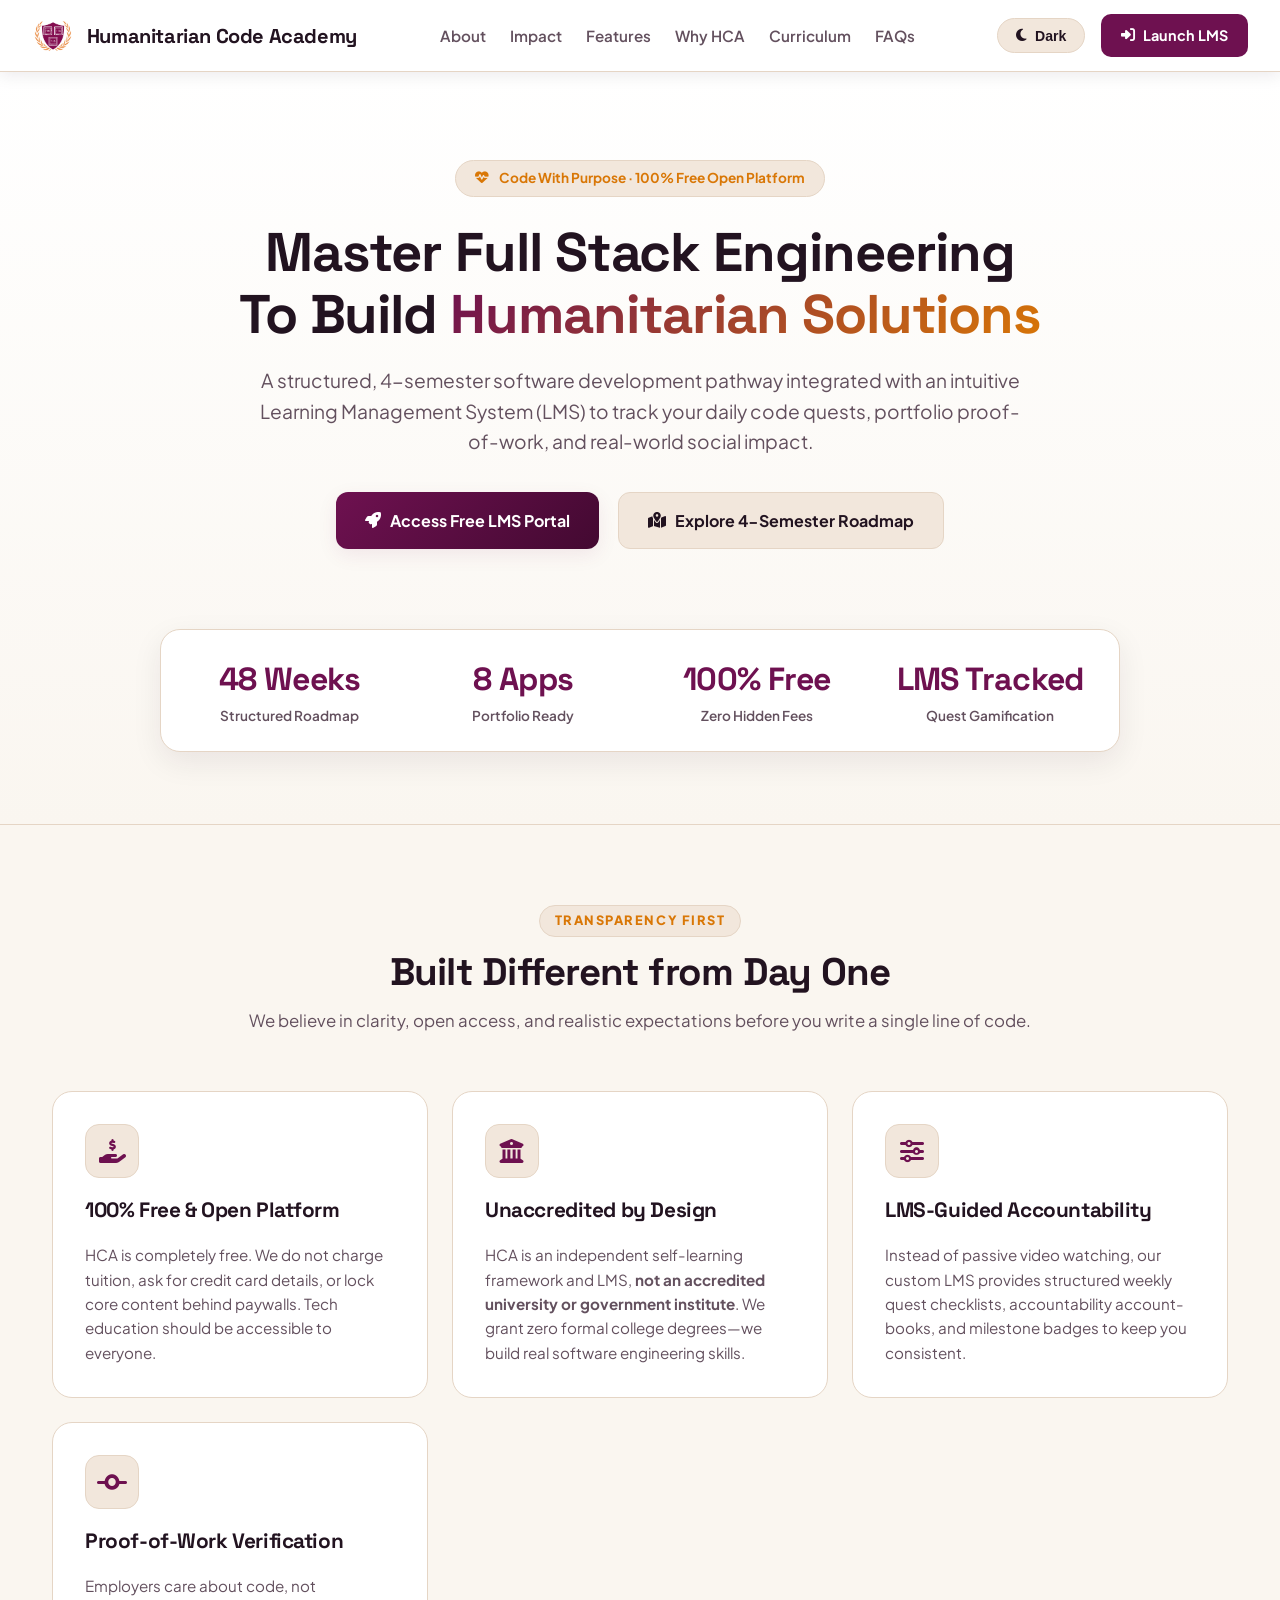
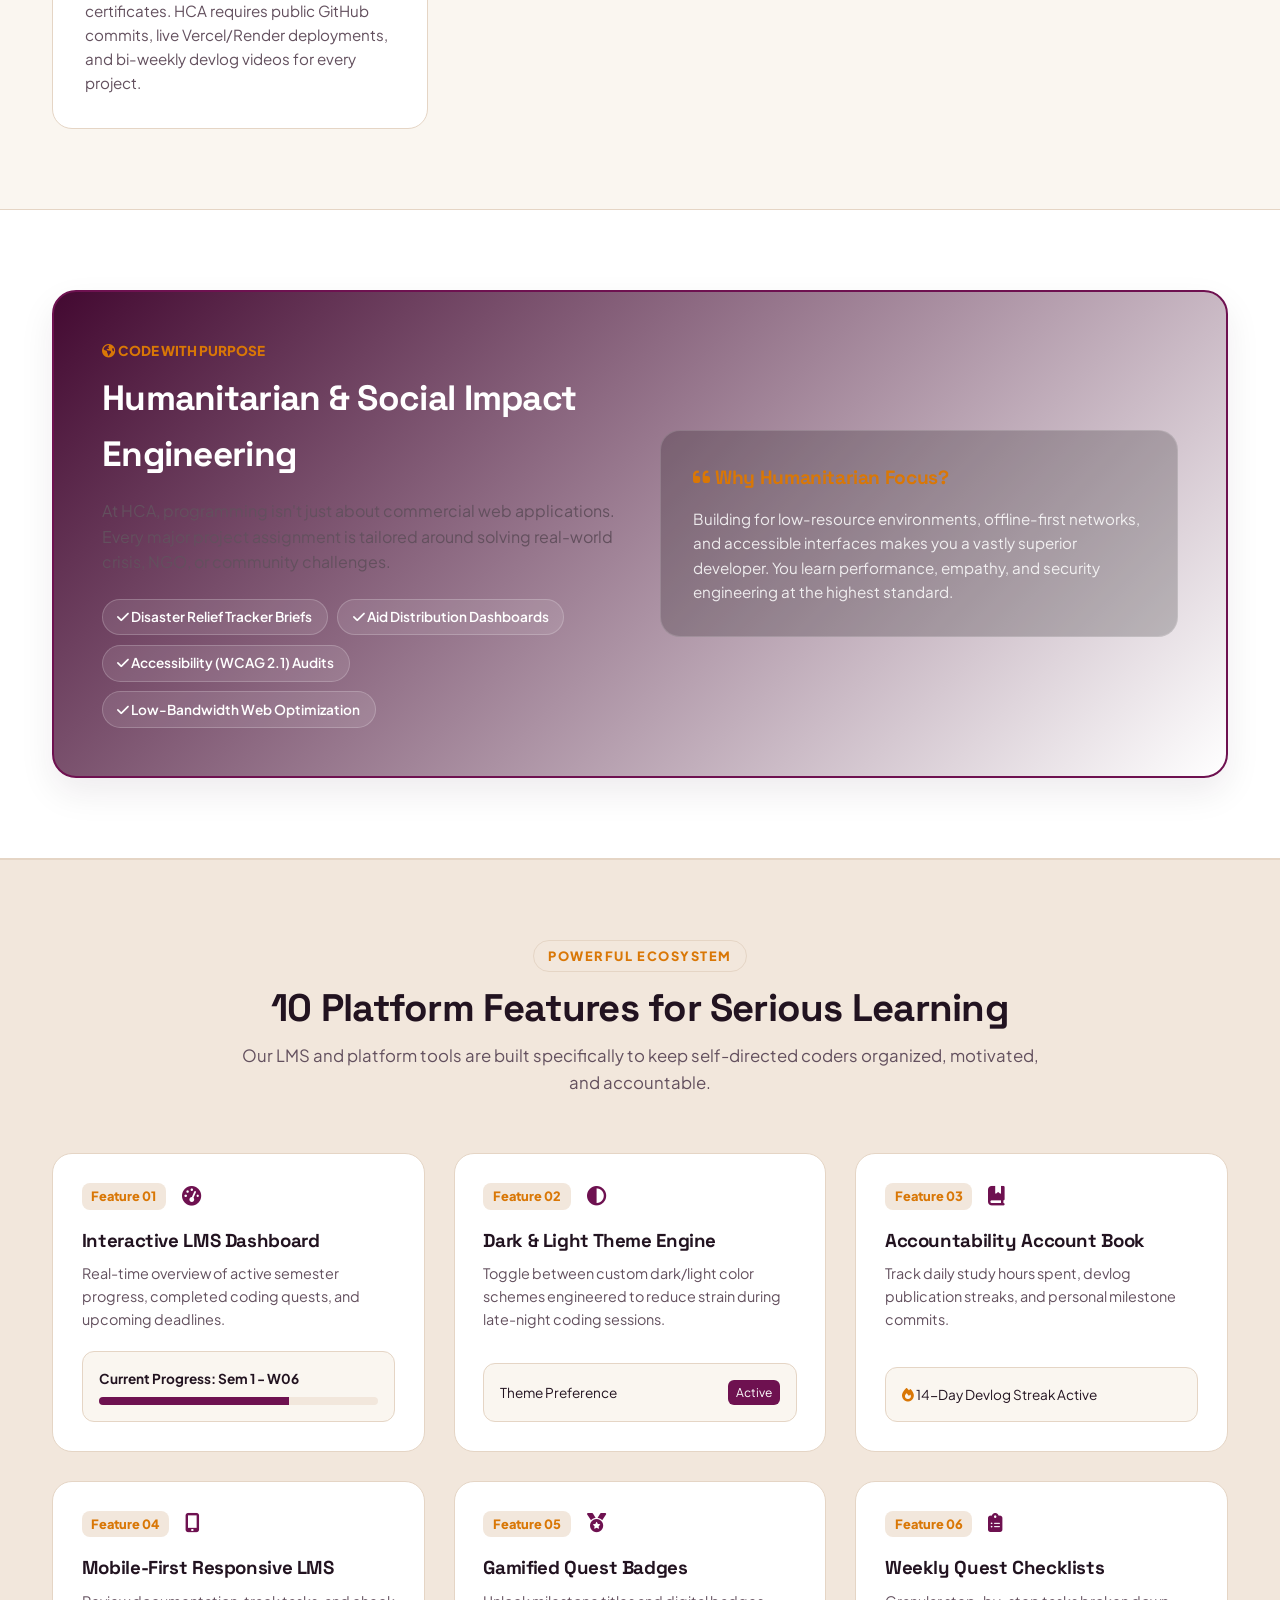
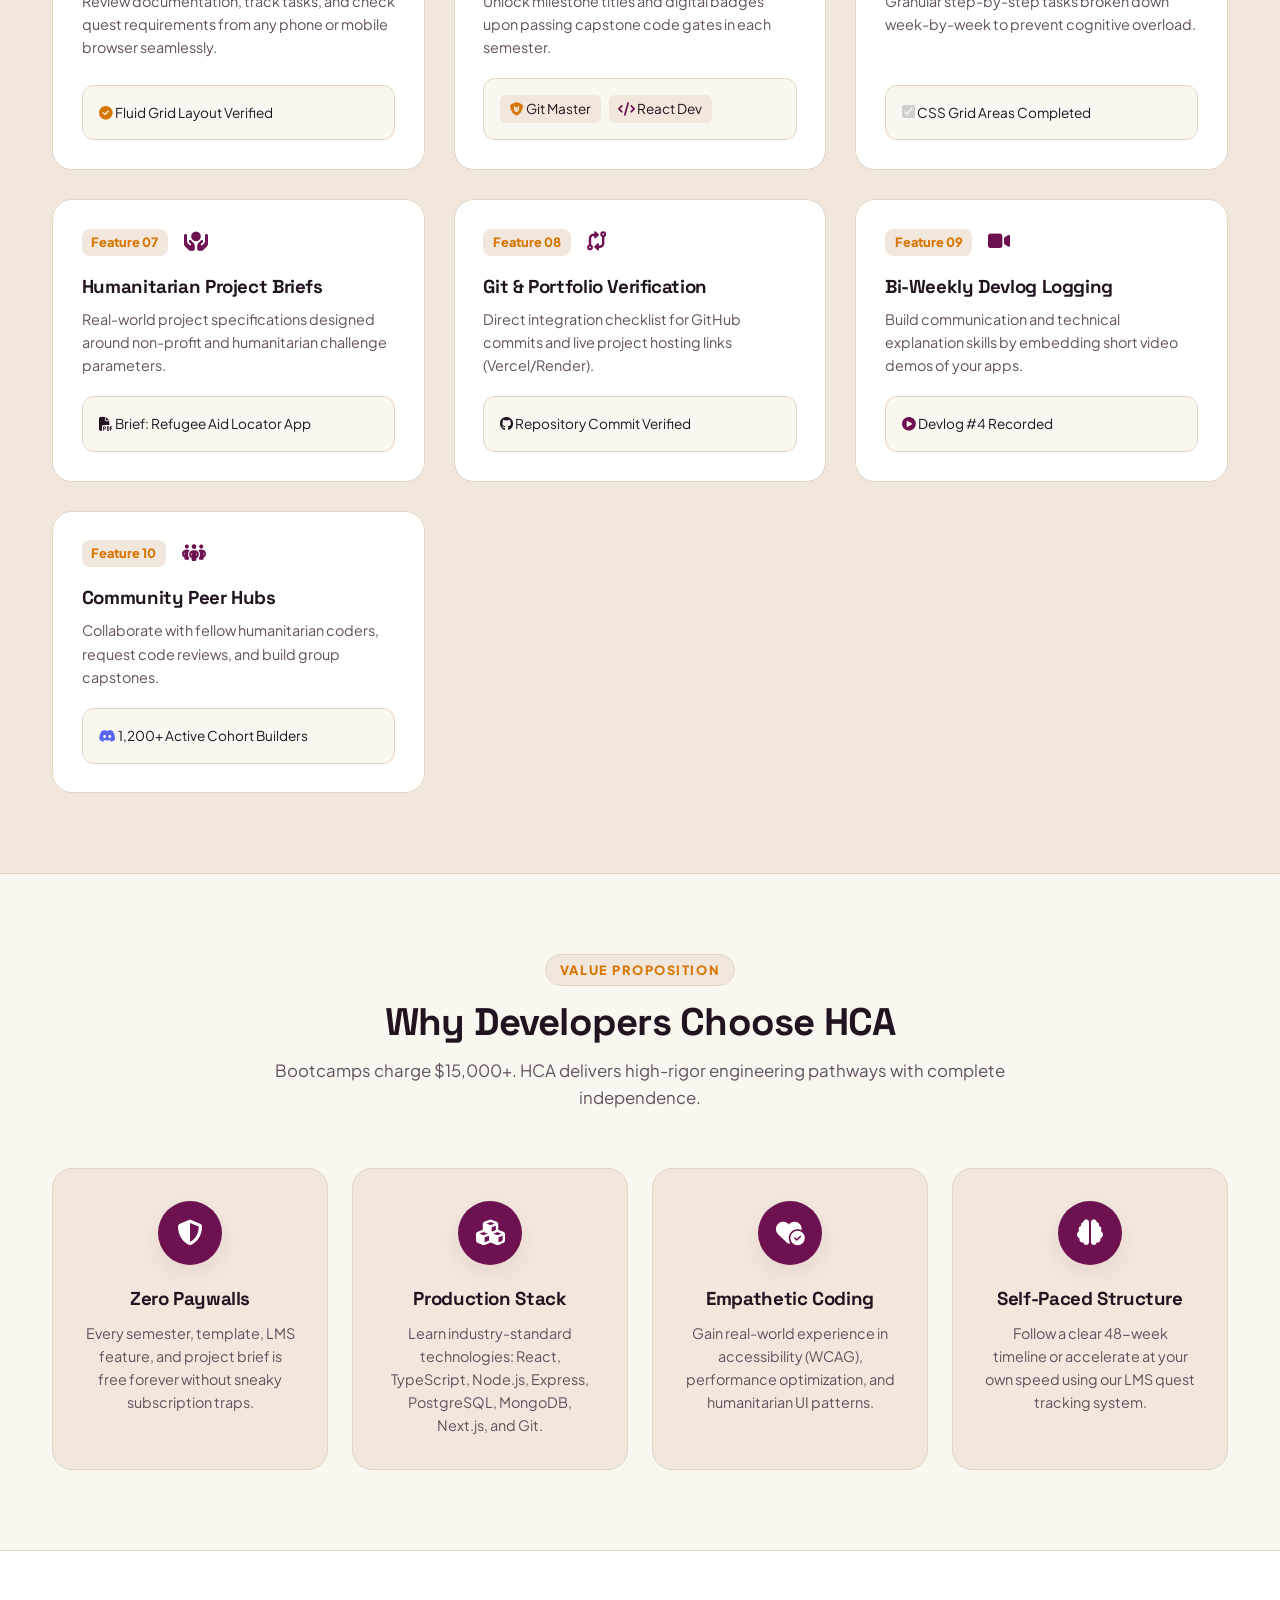
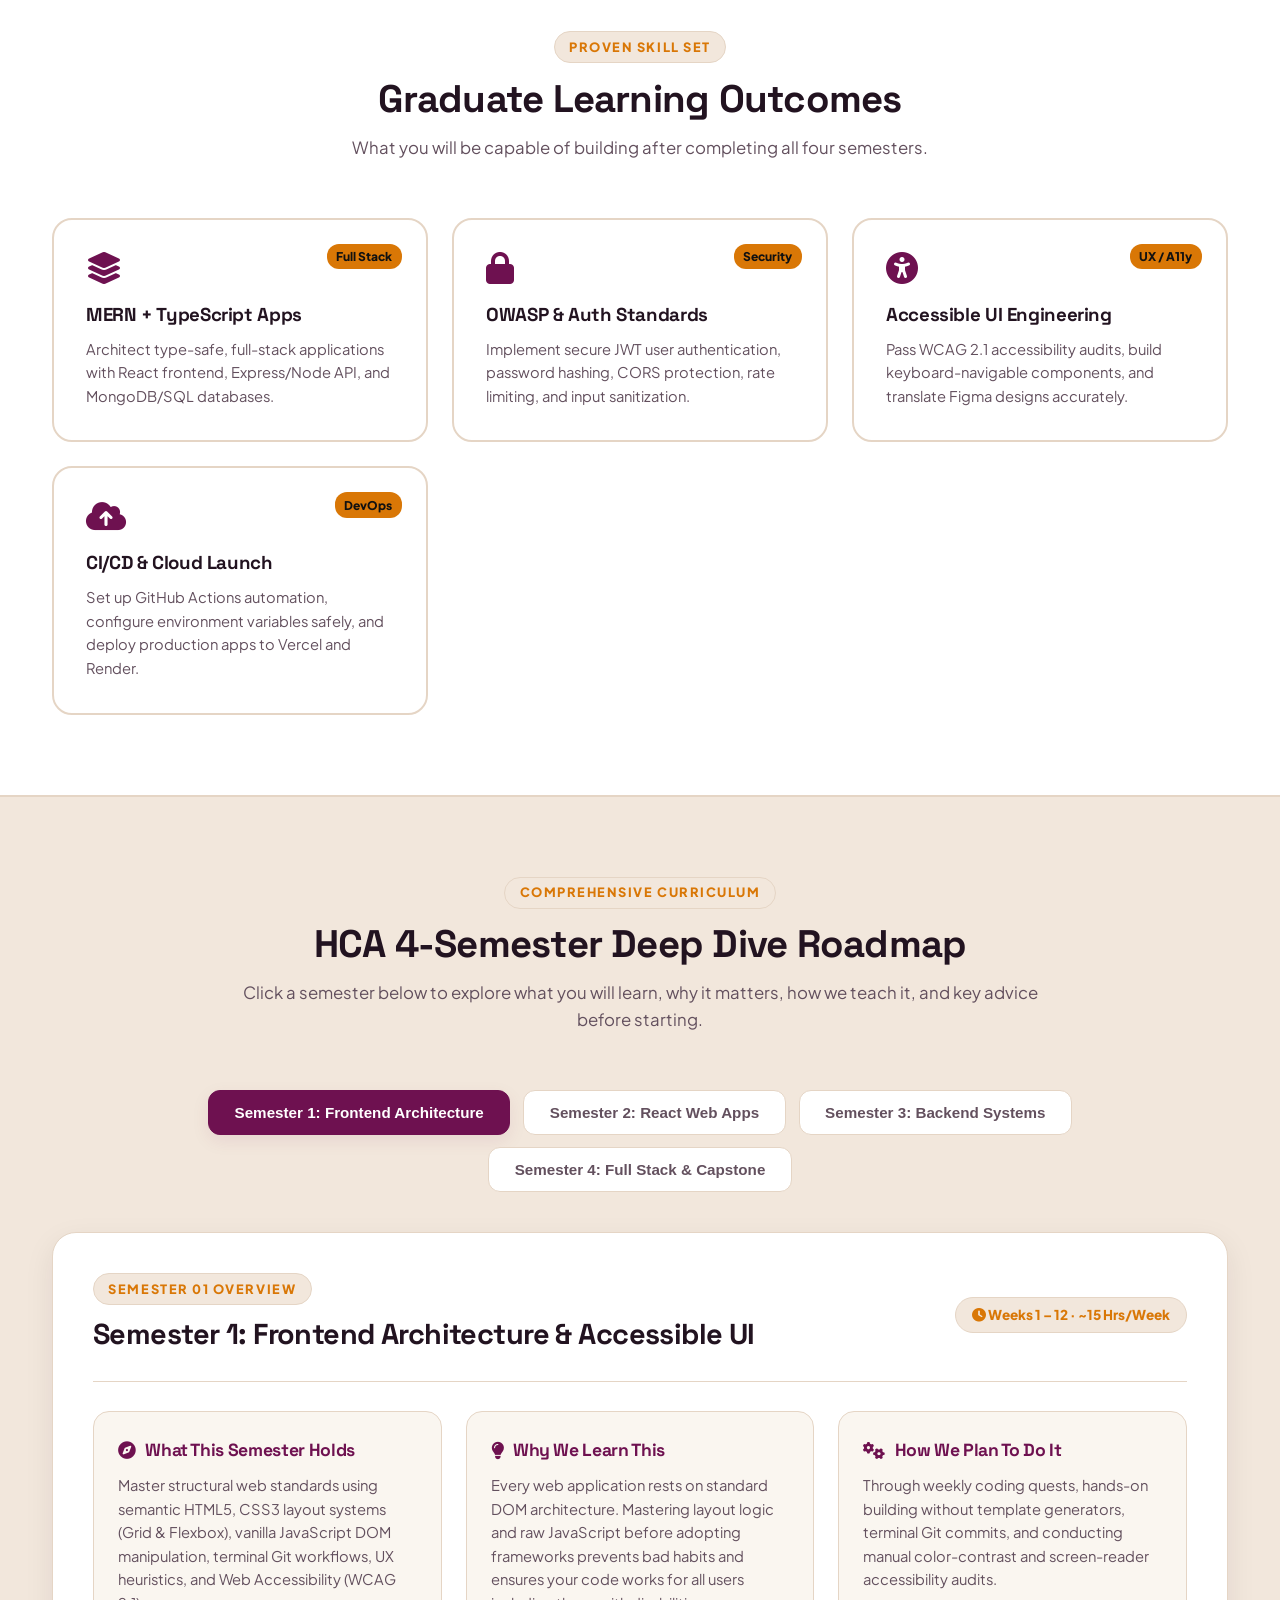
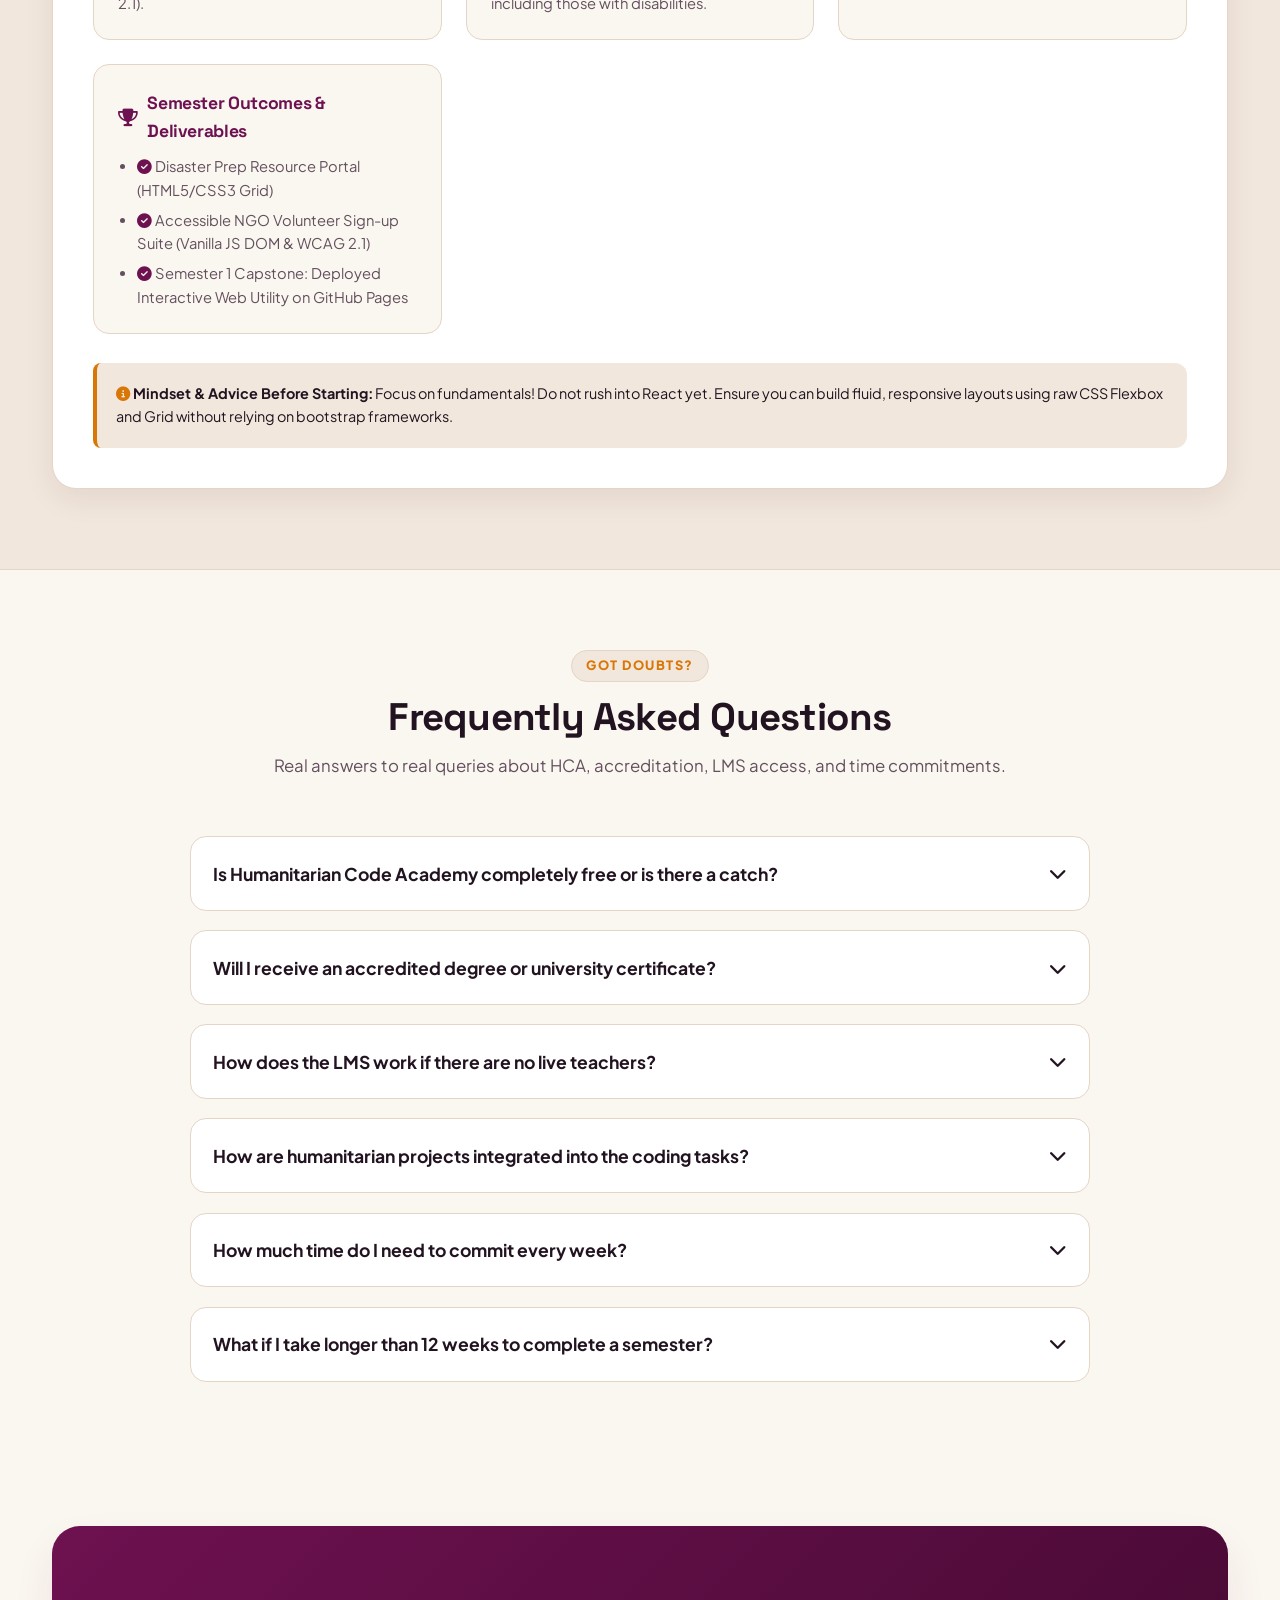
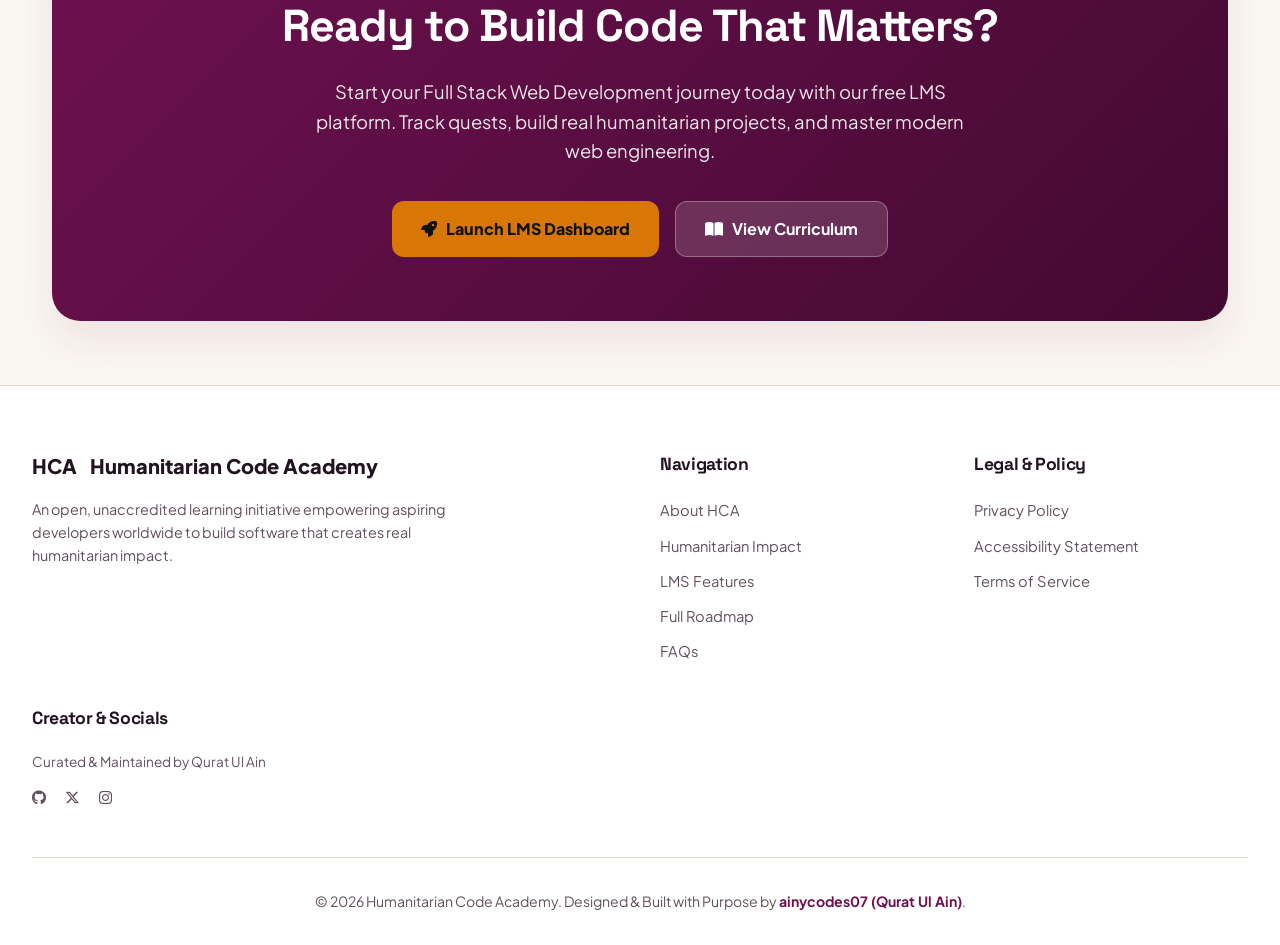
==== commit a25c9a62: "update font of brand title" ====
--- a/index.html
+++ b/index.html
@@ -19,7 +19,7 @@
   <!-- Font Awesome Icons -->
   <link rel="stylesheet" href="https://cdnjs.cloudflare.com/ajax/libs/font-awesome/6.5.1/css/all.min.css">
 
-  <link rel="stylesheet" href="css/landing-page-style.css">
+  <link rel="stylesheet" href="css/homepage-style.css">
 </head>
 
 <body>
@@ -28,8 +28,8 @@
   <div class="mobile-nav-overlay" id="mobile-nav">
     <div class="mobile-nav-header">
       <div class="nav-brand">
-        <div class="logo-badge"></div>
-        <span>Humanitarian Code Academy</span>
+        <div class="logo-badge"><img src="assets/images/hca-badge-logo.png"></div>
+        <span class="brand-font brand-title">Humanitarian Code Academy</span>
       </div>
       <button class="mobile-menu-close" onclick="closeMobileMenu()">
         <i class="fa-solid fa-xmark"></i>
@@ -54,7 +54,7 @@
   <nav class="navbar">
     <div class="nav-brand">
       <div class="logo-badge"><img src="assets/images/hca-badge-logo.png"></div>
-      <span>Humanitarian Code Academy</span>
+      <span class="brand-title brand-font">Humanitarian Code Academy</span>
     </div>
 
     <ul class="nav-links">
@@ -661,7 +661,7 @@
   </div>
 
   <!-- JAVASCRIPT LOGIC -->
-  <script src="js/landing-page-script.js">
+  <script src="js/homepage-script.js">
   </script>
 </body>
 
--- a/css/homepage-style.css
+++ b/css/homepage-style.css
@@ -0,0 +1,962 @@
+    /* ==========================================================================
+       THEME VARIABLES & SYSTEM RESET
+       ========================================================================== */
+    :root[data-theme="dark"] {
+        --bg: #0F0914;
+        --surface: #180F20;
+        --surface2: #23162E;
+        --surface-accent: #2D1A3B;
+        --ink: #F7F2F8;
+        --ink-dim: #C3B4C5;
+        --plum: #E04DA6;
+        --plum-deep: #5E0C42;
+        --plum-glow: rgba(224, 77, 166, 0.15);
+        --gold: #FBBF24;
+        --gold-dark: #B45309;
+        --line: #382444;
+        --shadow: rgba(0, 0, 0, 0.5);
+        --card-hover: rgba(224, 77, 166, 0.08);
+    }
+
+    :root[data-theme="light"] {
+        --bg: #FAF6F0;
+        --surface: #FFFFFF;
+        --surface2: #F2E7DC;
+        --surface-accent: #E8D8C8;
+        --ink: #221320;
+        --ink-dim: #63505E;
+        --plum: #6E1150;
+        --plum-deep: #430931;
+        --plum-glow: rgba(110, 17, 80, 0.08);
+        --gold: #D97706;
+        --gold-dark: #92400E;
+        --line: #E5D5C5;
+        --shadow: rgba(34, 19, 32, 0.08);
+        --card-hover: rgba(110, 17, 80, 0.04);
+    }
+
+    * {
+        box-sizing: border-box;
+        margin: 0;
+        padding: 0;
+        transition: background-color 0.25s ease, border-color 0.25s ease, color 0.25s ease, transform 0.25s ease, box-shadow 0.25s ease;
+    }
+
+    html {
+        scroll-behavior: smooth;
+    }
+
+    body {
+        font-family: 'Plus Jakarta Sans', sans-serif;
+        background-color: var(--bg);
+        color: var(--ink);
+        line-height: 1.6;
+        overflow-x: hidden;
+    }
+
+    h1,
+    h2,
+    h3,
+    h4,
+    .brand-font {
+        font-family: 'Space Grotesk', sans-serif;
+        letter-spacing: -0.02em;
+    }
+
+    a {
+        color: var(--plum);
+        text-decoration: none;
+    }
+
+    /* ==========================================================================
+       NAVIGATION BAR & FULLSCREEN MOBILE MENU
+       ========================================================================== */
+    .navbar {
+        position: sticky;
+        top: 0;
+        z-index: 1000;
+        background: var(--surface);
+        border-bottom: 1px solid var(--line);
+        padding: 0.9rem 2rem;
+        display: flex;
+        justify-content: space-between;
+        align-items: center;
+        box-shadow: 0 4px 15px var(--shadow);
+    }
+
+    .nav-brand {
+        display: flex;
+        align-items: center;
+        gap: 0.8rem;
+        font-weight: 800;
+        font-size: 1.25rem;
+        color: var(--ink);
+    }
+
+    .logo-badge img{
+        width: 42px;
+        height: 42px;
+        background: transparent;
+        display: flex;
+        align-items: center;
+        justify-content: center;
+    }
+
+    .nav-links {
+        display: flex;
+        align-items: center;
+        gap: 1.5rem;
+        list-style: none;
+    }
+
+    .nav-links a {
+        color: var(--ink-dim);
+        font-weight: 600;
+        font-size: 0.95rem;
+    }
+
+    .nav-links a:hover {
+        color: var(--plum);
+    }
+
+    .nav-actions {
+        display: flex;
+        align-items: center;
+        gap: 1rem;
+    }
+
+    .theme-toggle-btn {
+        background: var(--surface2);
+        border: 1px solid var(--line);
+        padding: 0.55rem 1.1rem;
+        border-radius: 20px;
+        cursor: pointer;
+        color: var(--ink);
+        font-weight: 600;
+        font-size: 0.88rem;
+        display: flex;
+        align-items: center;
+        gap: 0.5rem;
+    }
+
+    .theme-toggle-btn:hover {
+        border-color: var(--plum);
+    }
+
+    .btn-nav-lms {
+        background: var(--plum);
+        color: #FFF !important;
+        padding: 0.6rem 1.25rem;
+        border-radius: 10px;
+        font-weight: 700;
+        font-size: 0.9rem;
+        display: inline-flex;
+        align-items: center;
+        gap: 0.5rem;
+    }
+
+    .btn-nav-lms:hover {
+        transform: translateY(-2px);
+        box-shadow: 0 4px 12px var(--plum-glow);
+    }
+
+    .hamburger-btn {
+        display: none;
+        background: var(--surface2);
+        border: 1px solid var(--line);
+        width: 42px;
+        height: 42px;
+        border-radius: 10px;
+        color: var(--ink);
+        font-size: 1.3rem;
+        cursor: pointer;
+    }
+
+    /* FULLSCREEN MOBILE MENU */
+    .mobile-nav-overlay {
+        position: fixed;
+        inset: 0;
+        background: var(--surface);
+        z-index: 2500;
+        display: flex;
+        flex-direction: column;
+        padding: 2rem;
+        transform: translateY(-100%);
+        transition: transform 0.35s ease-in-out;
+    }
+
+    .mobile-nav-overlay.active {
+        transform: translateY(0);
+    }
+
+    .mobile-nav-header {
+        display: flex;
+        justify-content: space-between;
+        align-items: center;
+        padding-bottom: 1.5rem;
+        border-bottom: 1px solid var(--line);
+    }
+
+    .mobile-menu-close {
+        background: var(--surface2);
+        border: 1px solid var(--line);
+        width: 44px;
+        height: 44px;
+        border-radius: 50%;
+        color: var(--ink);
+        font-size: 1.4rem;
+        cursor: pointer;
+        display: flex;
+        align-items: center;
+        justify-content: center;
+    }
+
+    .mobile-nav-body {
+        display: flex;
+        flex-direction: column;
+        gap: 1.5rem;
+        margin-top: 2.5rem;
+        align-items: center;
+        text-align: center;
+    }
+
+    .mobile-nav-body a {
+        font-size: 1.3rem;
+        font-weight: 700;
+        color: var(--ink);
+    }
+
+    .mobile-nav-body a:hover {
+        color: var(--plum);
+    }
+
+    /* ==========================================================================
+       BUTTONS & GENERAL SCULPTING
+       ========================================================================== */
+    .btn {
+        padding: 0.9rem 1.8rem;
+        border-radius: 12px;
+        font-weight: 700;
+        cursor: pointer;
+        display: inline-flex;
+        align-items: center;
+        gap: 0.6rem;
+        border: none;
+        font-size: 1rem;
+        text-align: center;
+        justify-content: center;
+    }
+
+    .btn-primary-lms {
+        background: linear-gradient(135deg, var(--plum), var(--plum-deep));
+        color: #FFFFFF !important;
+        box-shadow: 0 6px 20px var(--plum-glow);
+    }
+
+    .btn-primary-lms:hover {
+        transform: translateY(-3px);
+        box-shadow: 0 10px 25px var(--plum-glow);
+    }
+
+    .btn-secondary {
+        background: var(--surface2);
+        border: 1px solid var(--line);
+        color: var(--ink) !important;
+    }
+
+    .btn-secondary:hover {
+        border-color: var(--plum);
+        transform: translateY(-3px);
+    }
+
+    .btn-gold {
+        background: var(--gold);
+        color: #111 !important;
+        font-weight: 800;
+    }
+
+    .btn-gold:hover {
+        transform: translateY(-3px);
+        box-shadow: 0 6px 20px rgba(251, 191, 36, 0.3);
+    }
+
+    /* ==========================================================================
+       SECTIONS SYSTEM & ALTERNATING BACKGROUNDS
+       ========================================================================== */
+    .section {
+        padding: 5rem 2rem;
+        max-width: 1240px;
+        margin: 0 auto;
+    }
+
+    .section-wrapper-alt1 {
+        background-color: var(--bg);
+    }
+
+    .section-wrapper-alt2 {
+        background-color: var(--surface);
+        border-top: 1px solid var(--line);
+        border-bottom: 1px solid var(--line);
+    }
+
+    .section-wrapper-alt3 {
+        background-color: var(--surface2);
+        border-top: 1px solid var(--line);
+        border-bottom: 1px solid var(--line);
+    }
+
+    .section-header {
+        text-align: center;
+        max-width: 800px;
+        margin: 0 auto 3.5rem auto;
+    }
+
+    .section-tag {
+        display: inline-block;
+        font-size: 0.8rem;
+        font-weight: 800;
+        color: var(--gold);
+        text-transform: uppercase;
+        letter-spacing: 0.12em;
+        background: var(--surface2);
+        padding: 0.3rem 0.9rem;
+        border-radius: 20px;
+        border: 1px solid var(--line);
+        margin-bottom: 0.8rem;
+    }
+
+    .section-title {
+        font-size: 2.4rem;
+        font-weight: 800;
+        line-height: 1.2;
+    }
+
+    .section-subtitle {
+        color: var(--ink-dim);
+        font-size: 1.05rem;
+        margin-top: 0.8rem;
+    }
+
+    /* ==========================================================================
+       1. HERO SECTION
+       ========================================================================== */
+    .hero {
+        padding: 5.5rem 2rem 4.5rem 2rem;
+        text-align: center;
+        background: linear-gradient(180deg, var(--surface) 0%, var(--bg) 100%);
+        border-bottom: 1px solid var(--line);
+    }
+
+    .hero-container {
+        max-width: 960px;
+        margin: 0 auto;
+        display: flex;
+        flex-direction: column;
+        align-items: center;
+    }
+
+    .hero-badge-pill {
+        display: inline-flex;
+        align-items: center;
+        gap: 0.6rem;
+        background: var(--surface2);
+        border: 1px solid var(--line);
+        padding: 0.4rem 1.2rem;
+        border-radius: 30px;
+        font-size: 0.85rem;
+        font-weight: 700;
+        color: var(--gold);
+        margin-bottom: 1.5rem;
+    }
+
+    .hero-title {
+        font-size: 3.4rem;
+        font-weight: 800;
+        line-height: 1.15;
+        margin-bottom: 1.2rem;
+    }
+
+    .hero-title span {
+        background: linear-gradient(135deg, var(--plum), var(--gold));
+        -webkit-background-clip: text;
+        -webkit-text-fill-color: transparent;
+    }
+
+    .hero-subtitle {
+        font-size: 1.2rem;
+        color: var(--ink-dim);
+        margin-bottom: 2.2rem;
+        max-width: 760px;
+    }
+
+    .hero-ctas {
+        display: flex;
+        gap: 1.2rem;
+        flex-wrap: wrap;
+        justify-content: center;
+        margin-bottom: 3rem;
+    }
+
+    .hero-stats-strip {
+        display: grid;
+        grid-template-columns: repeat(auto-fit, minmax(180px, 1fr));
+        gap: 1.5rem;
+        width: 100%;
+        margin-top: 2rem;
+        padding: 1.5rem;
+        background: var(--surface);
+        border: 1px solid var(--line);
+        border-radius: 20px;
+        box-shadow: 0 10px 30px var(--shadow);
+    }
+
+    .stat-item h4 {
+        font-size: 2rem;
+        font-weight: 800;
+        color: var(--plum);
+    }
+
+    .stat-item p {
+        font-size: 0.85rem;
+        color: var(--ink-dim);
+        font-weight: 600;
+    }
+
+    /* ==========================================================================
+       2. TRANSPARENCY & VISION (MULTI-CARD SPLIT)
+       ========================================================================== */
+    .card-grid-2x2 {
+        display: grid;
+        grid-template-columns: repeat(auto-fit, minmax(280px, 1fr));
+        gap: 1.5rem;
+    }
+
+    .icon-card {
+        background: var(--surface);
+        border: 1px solid var(--line);
+        border-radius: 20px;
+        padding: 2rem;
+        display: flex;
+        flex-direction: column;
+        gap: 1rem;
+        position: relative;
+        overflow: hidden;
+    }
+
+    .icon-card:hover {
+        border-color: var(--plum);
+        transform: translateY(-4px);
+        box-shadow: 0 12px 30px var(--shadow);
+    }
+
+    .card-icon-box {
+        width: 54px;
+        height: 54px;
+        border-radius: 14px;
+        background: var(--surface2);
+        color: var(--plum);
+        display: flex;
+        align-items: center;
+        justify-content: center;
+        font-size: 1.5rem;
+        border: 1px solid var(--line);
+    }
+
+    .icon-card h3 {
+        font-size: 1.3rem;
+    }
+
+    .icon-card p {
+        color: var(--ink-dim);
+        font-size: 0.95rem;
+    }
+
+    /* ==========================================================================
+       3. HUMANITARIAN TECH FOCUS SECTION
+       ========================================================================== */
+    .humanitarian-banner {
+        background: linear-gradient(135deg, var(--plum-deep), var(--surface));
+        border: 2px solid var(--plum);
+        border-radius: 24px;
+        padding: 3rem;
+        color: #FFF;
+        display: grid;
+        grid-template-columns: 1fr 1fr;
+        gap: 2.5rem;
+        align-items: center;
+        box-shadow: 0 15px 35px var(--shadow);
+    }
+
+    .humanitarian-content h2 {
+        font-size: 2.2rem;
+        color: #FFF;
+        margin-bottom: 1rem;
+    }
+
+    .humanitarian-content p {
+        color: var(--ink-dim);
+        font-size: 1rem;
+        margin-bottom: 1.5rem;
+    }
+
+    .pill-list {
+        display: flex;
+        flex-wrap: wrap;
+        gap: 0.6rem;
+    }
+
+    .pill-item {
+        background: rgba(255, 255, 255, 0.1);
+        border: 1px solid rgba(255, 255, 255, 0.2);
+        padding: 0.4rem 0.9rem;
+        border-radius: 20px;
+        font-size: 0.85rem;
+        font-weight: 600;
+    }
+
+    /* ==========================================================================
+       4. 10 LMS FEATURES SHOWCASE (CARDS WITH VISUAL PREVIEWS)
+       ========================================================================== */
+    .grid-features-10 {
+        display: grid;
+        grid-template-columns: repeat(auto-fit, minmax(320px, 1fr));
+        gap: 1.8rem;
+    }
+
+    .feature-card {
+        background: var(--surface);
+        border: 1px solid var(--line);
+        border-radius: 20px;
+        padding: 1.8rem;
+        display: flex;
+        flex-direction: column;
+        justify-content: space-between;
+    }
+
+    .feature-card:hover {
+        border-color: var(--plum);
+        box-shadow: 0 10px 25px var(--shadow);
+    }
+
+    .feature-top {
+        display: flex;
+        align-items: center;
+        gap: 1rem;
+        margin-bottom: 1rem;
+    }
+
+    .feature-num {
+        font-size: 0.8rem;
+        font-weight: 800;
+        color: var(--gold);
+        background: var(--surface2);
+        padding: 0.2rem 0.6rem;
+        border-radius: 8px;
+    }
+
+    .mock-ui-box {
+        margin-top: 1.2rem;
+        background: var(--bg);
+        border: 1px solid var(--line);
+        border-radius: 12px;
+        padding: 1rem;
+        font-size: 0.85rem;
+    }
+
+    .mock-progress-bar {
+        height: 8px;
+        background: var(--surface2);
+        border-radius: 4px;
+        overflow: hidden;
+        margin-top: 0.5rem;
+    }
+
+    .mock-progress-fill {
+        height: 100%;
+        background: var(--plum);
+        width: 68%;
+    }
+
+    /* ==========================================================================
+       5. WHY CHOOSE HCA (DISTINCT CARDS SECTION)
+       ========================================================================== */
+    .why-cards-grid {
+        display: grid;
+        grid-template-columns: repeat(auto-fit, minmax(260px, 1fr));
+        gap: 1.5rem;
+    }
+
+    .why-card {
+        background: var(--surface2);
+        border: 1px solid var(--line);
+        border-radius: 20px;
+        padding: 2rem;
+        text-align: center;
+    }
+
+    .why-card-icon {
+        width: 64px;
+        height: 64px;
+        margin: 0 auto 1.2rem auto;
+        border-radius: 50%;
+        background: var(--plum);
+        color: #FFF;
+        display: flex;
+        align-items: center;
+        justify-content: center;
+        font-size: 1.6rem;
+        box-shadow: 0 8px 20px var(--plum-glow);
+    }
+
+    /* ==========================================================================
+       6. LEARNING OUTCOMES SECTION
+       ========================================================================== */
+    .outcomes-grid {
+        display: grid;
+        grid-template-columns: repeat(auto-fit, minmax(280px, 1fr));
+        gap: 1.5rem;
+    }
+
+    .outcome-card {
+        background: var(--surface);
+        border: 2px solid var(--line);
+        border-radius: 20px;
+        padding: 2rem;
+        position: relative;
+    }
+
+    .outcome-badge {
+        position: absolute;
+        top: 1.5rem;
+        right: 1.5rem;
+        background: var(--gold);
+        color: #111;
+        font-size: 0.75rem;
+        font-weight: 800;
+        padding: 0.2rem 0.6rem;
+        border-radius: 12px;
+    }
+
+    /* ==========================================================================
+       7. HCA DEEP DIVE ROADMAP (SEMESTERS NOT WEEKS)
+       ========================================================================== */
+    .semester-tabs-container {
+        display: flex;
+        justify-content: center;
+        gap: 0.8rem;
+        flex-wrap: wrap;
+        margin-bottom: 2.5rem;
+    }
+
+    .sem-tab-btn {
+        padding: 0.8rem 1.6rem;
+        border-radius: 12px;
+        background: var(--surface);
+        border: 1px solid var(--line);
+        font-weight: 800;
+        cursor: pointer;
+        color: var(--ink-dim);
+        font-size: 0.95rem;
+    }
+
+    .sem-tab-btn.active {
+        background: var(--plum);
+        color: #FFF;
+        border-color: var(--plum);
+        box-shadow: 0 6px 18px var(--plum-glow);
+    }
+
+    .semester-detail-card {
+        background: var(--surface);
+        border: 1px solid var(--line);
+        border-radius: 24px;
+        padding: 2.5rem;
+        box-shadow: 0 10px 30px var(--shadow);
+    }
+
+    .sem-header {
+        display: flex;
+        justify-content: space-between;
+        align-items: center;
+        flex-wrap: wrap;
+        gap: 1rem;
+        margin-bottom: 1.8rem;
+        padding-bottom: 1.5rem;
+        border-bottom: 1px solid var(--line);
+    }
+
+    .sem-title-box h3 {
+        font-size: 1.8rem;
+    }
+
+    .sem-duration-tag {
+        background: var(--surface2);
+        border: 1px solid var(--line);
+        color: var(--gold);
+        padding: 0.4rem 1rem;
+        border-radius: 20px;
+        font-weight: 800;
+        font-size: 0.85rem;
+    }
+
+    .sem-sections-grid {
+        display: grid;
+        grid-template-columns: repeat(auto-fit, minmax(280px, 1fr));
+        gap: 1.5rem;
+    }
+
+    .sem-subcard {
+        background: var(--bg);
+        border: 1px solid var(--line);
+        border-radius: 16px;
+        padding: 1.5rem;
+    }
+
+    .sem-subcard h4 {
+        font-size: 1.1rem;
+        margin-bottom: 0.6rem;
+        display: flex;
+        align-items: center;
+        gap: 0.6rem;
+        color: var(--plum);
+    }
+
+    .sem-subcard p,
+    .sem-subcard ul {
+        color: var(--ink-dim);
+        font-size: 0.92rem;
+    }
+
+    .sem-subcard ul {
+        padding-left: 1.2rem;
+        display: flex;
+        flex-direction: column;
+        gap: 0.4rem;
+    }
+
+    .notice-box {
+        margin-top: 1.8rem;
+        background: var(--surface2);
+        border-left: 4px solid var(--gold);
+        padding: 1.2rem;
+        border-radius: 8px 12px 12px 8px;
+        font-size: 0.9rem;
+        color: var(--ink);
+    }
+
+    /* ==========================================================================
+       8. FAQS SECTION
+       ========================================================================== */
+    .faq-list {
+        display: flex;
+        flex-direction: column;
+        gap: 1.2rem;
+        max-width: 900px;
+        margin: 0 auto;
+    }
+
+    .faq-item {
+        background: var(--surface);
+        border: 1px solid var(--line);
+        border-radius: 16px;
+        overflow: hidden;
+    }
+
+    .faq-question {
+        padding: 1.4rem;
+        font-weight: 700;
+        font-size: 1.1rem;
+        cursor: pointer;
+        display: flex;
+        justify-content: space-between;
+        align-items: center;
+        gap: 1rem;
+    }
+
+    .faq-question:hover {
+        color: var(--plum);
+    }
+
+    .faq-answer {
+        padding: 0 1.4rem 1.4rem 1.4rem;
+        color: var(--ink-dim);
+        font-size: 0.98rem;
+        display: none;
+        line-height: 1.6;
+    }
+
+    .faq-item.open {
+        border-color: var(--plum);
+    }
+
+    .faq-item.open .faq-answer {
+        display: block;
+    }
+
+    /* ==========================================================================
+       9. PRE-FOOTER CTA BANNER TO LMS
+       ========================================================================== */
+    .prefooter-cta-wrapper {
+        padding: 4rem 2rem;
+        max-width: 1240px;
+        margin: 0 auto;
+    }
+
+    .prefooter-banner {
+        background: linear-gradient(135deg, var(--plum), var(--plum-deep));
+        border-radius: 28px;
+        padding: 4rem 2rem;
+        text-align: center;
+        color: #FFF;
+        box-shadow: 0 20px 40px var(--plum-glow);
+        position: relative;
+        overflow: hidden;
+    }
+
+    .prefooter-banner h2 {
+        font-size: 2.8rem;
+        margin-bottom: 1rem;
+        color: #FFF;
+    }
+
+    .prefooter-banner p {
+        font-size: 1.15rem;
+        max-width: 680px;
+        margin: 0 auto 2.2rem auto;
+        color: rgba(255, 255, 255, 0.9);
+    }
+
+    .prefooter-ctas {
+        display: flex;
+        gap: 1rem;
+        justify-content: center;
+        flex-wrap: wrap;
+    }
+
+    /* ==========================================================================
+       10. FOOTER
+       ========================================================================== */
+    .footer {
+        background: var(--surface);
+        border-top: 1px solid var(--line);
+        padding: 4rem 2rem 2rem 2rem;
+    }
+
+    .footer-container {
+        max-width: 1240px;
+        margin: 0 auto;
+        display: grid;
+        grid-template-columns: repeat(auto-fit, minmax(220px, 1fr));
+        gap: 2.5rem;
+        margin-bottom: 3rem;
+    }
+
+    .footer-col h4 {
+        margin-bottom: 1.2rem;
+        font-size: 1.1rem;
+    }
+
+    .footer-col ul {
+        list-style: none;
+        display: flex;
+        flex-direction: column;
+        gap: 0.6rem;
+    }
+
+    .footer-col a {
+        color: var(--ink-dim);
+        font-size: 0.92rem;
+    }
+
+    .footer-col a:hover {
+        color: var(--plum);
+    }
+
+    .social-links {
+        display: flex;
+        gap: 1.2rem;
+        font-size: 1.4rem;
+        margin-top: 0.8rem;
+    }
+
+    .social-links a {
+        color: var(--ink-dim);
+    }
+
+    .social-links a:hover {
+        color: var(--plum);
+    }
+
+    .footer-bottom {
+        text-align: center;
+        padding-top: 2rem;
+        border-top: 1px solid var(--line);
+        font-size: 0.88rem;
+        color: var(--ink-dim);
+    }
+
+    /* MODAL */
+    .modal-overlay {
+        position: fixed;
+        inset: 0;
+        background: rgba(0, 0, 0, 0.7);
+        z-index: 3000;
+        display: flex;
+        align-items: center;
+        justify-content: center;
+        padding: 1rem;
+        opacity: 0;
+        visibility: hidden;
+        transition: opacity 0.3s ease;
+    }
+
+    .modal-overlay.open {
+        opacity: 1;
+        visibility: visible;
+    }
+
+    .modal-content {
+        background: var(--surface);
+        border: 1px solid var(--line);
+        border-radius: 20px;
+        padding: 2.2rem;
+        max-width: 600px;
+        width: 100%;
+        position: relative;
+    }
+
+    .modal-close {
+        position: absolute;
+        top: 1.2rem;
+        right: 1.2rem;
+        background: none;
+        border: none;
+        font-size: 1.3rem;
+        color: var(--ink);
+        cursor: pointer;
+    }
+
+    /* RESPONSIVE DESIGN */
+    @media (max-width: 900px) {
+
+        .nav-links,
+        .btn-nav-lms {
+            display: none;
+        }
+
+        .hamburger-btn {
+            display: block;
+        }
+
+        .hero-title {
+            font-size: 2.5rem;
+        }
+
+        .humanitarian-banner {
+            grid-template-columns: 1fr;
+        }
+
+        .prefooter-banner h2 {
+            font-size: 2rem;
+        }
+    }
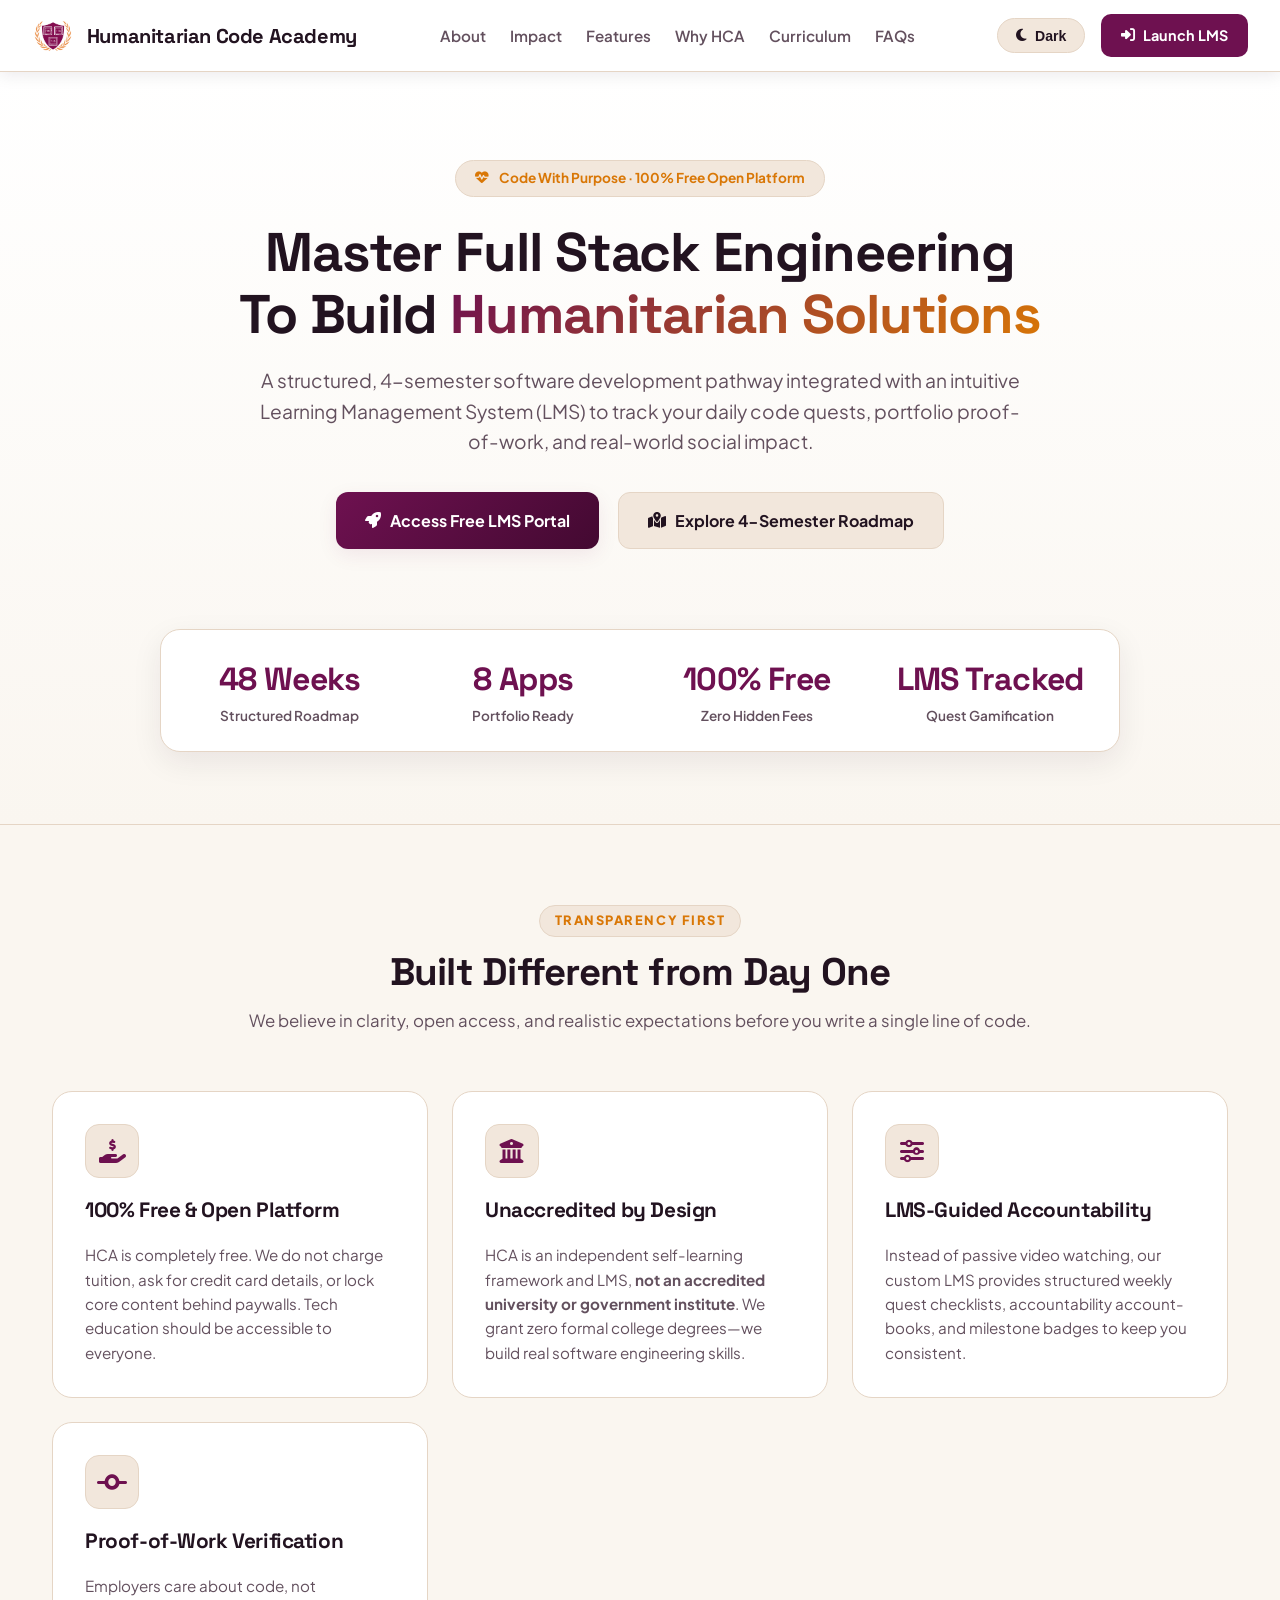
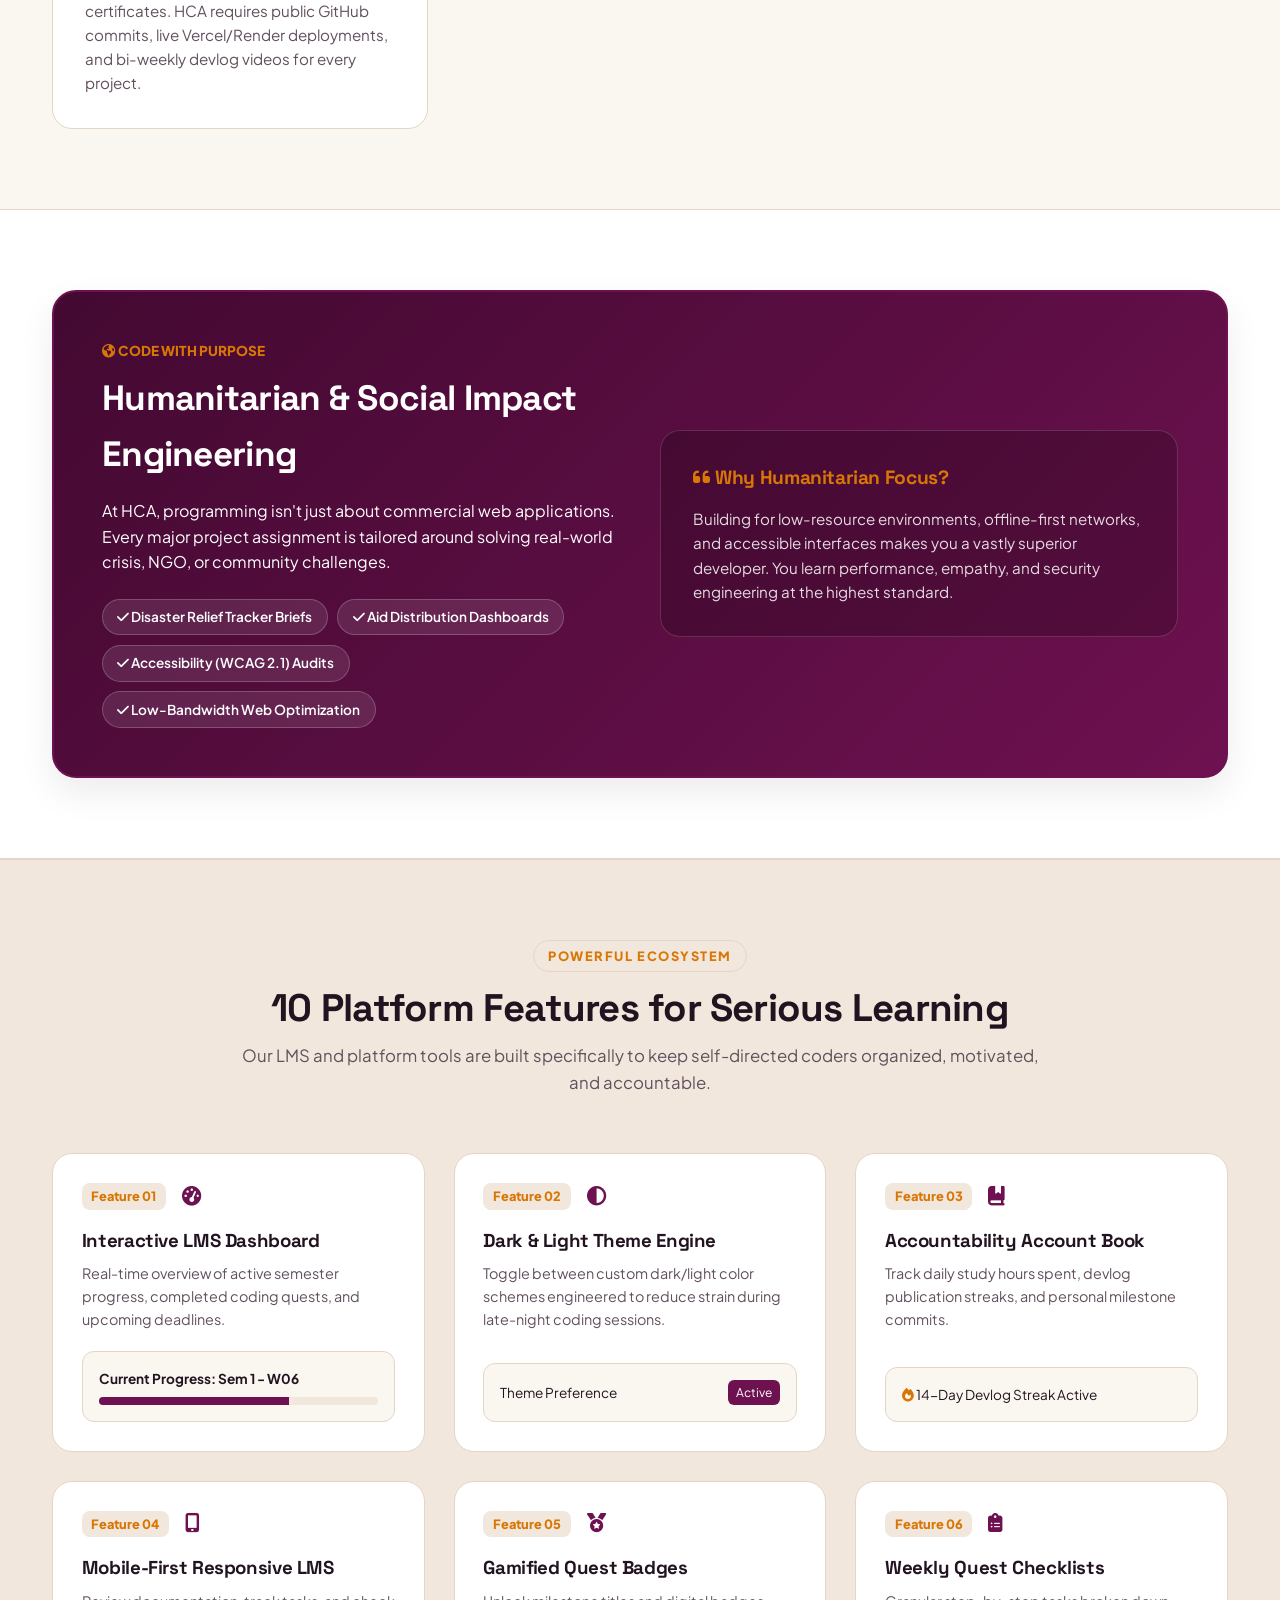
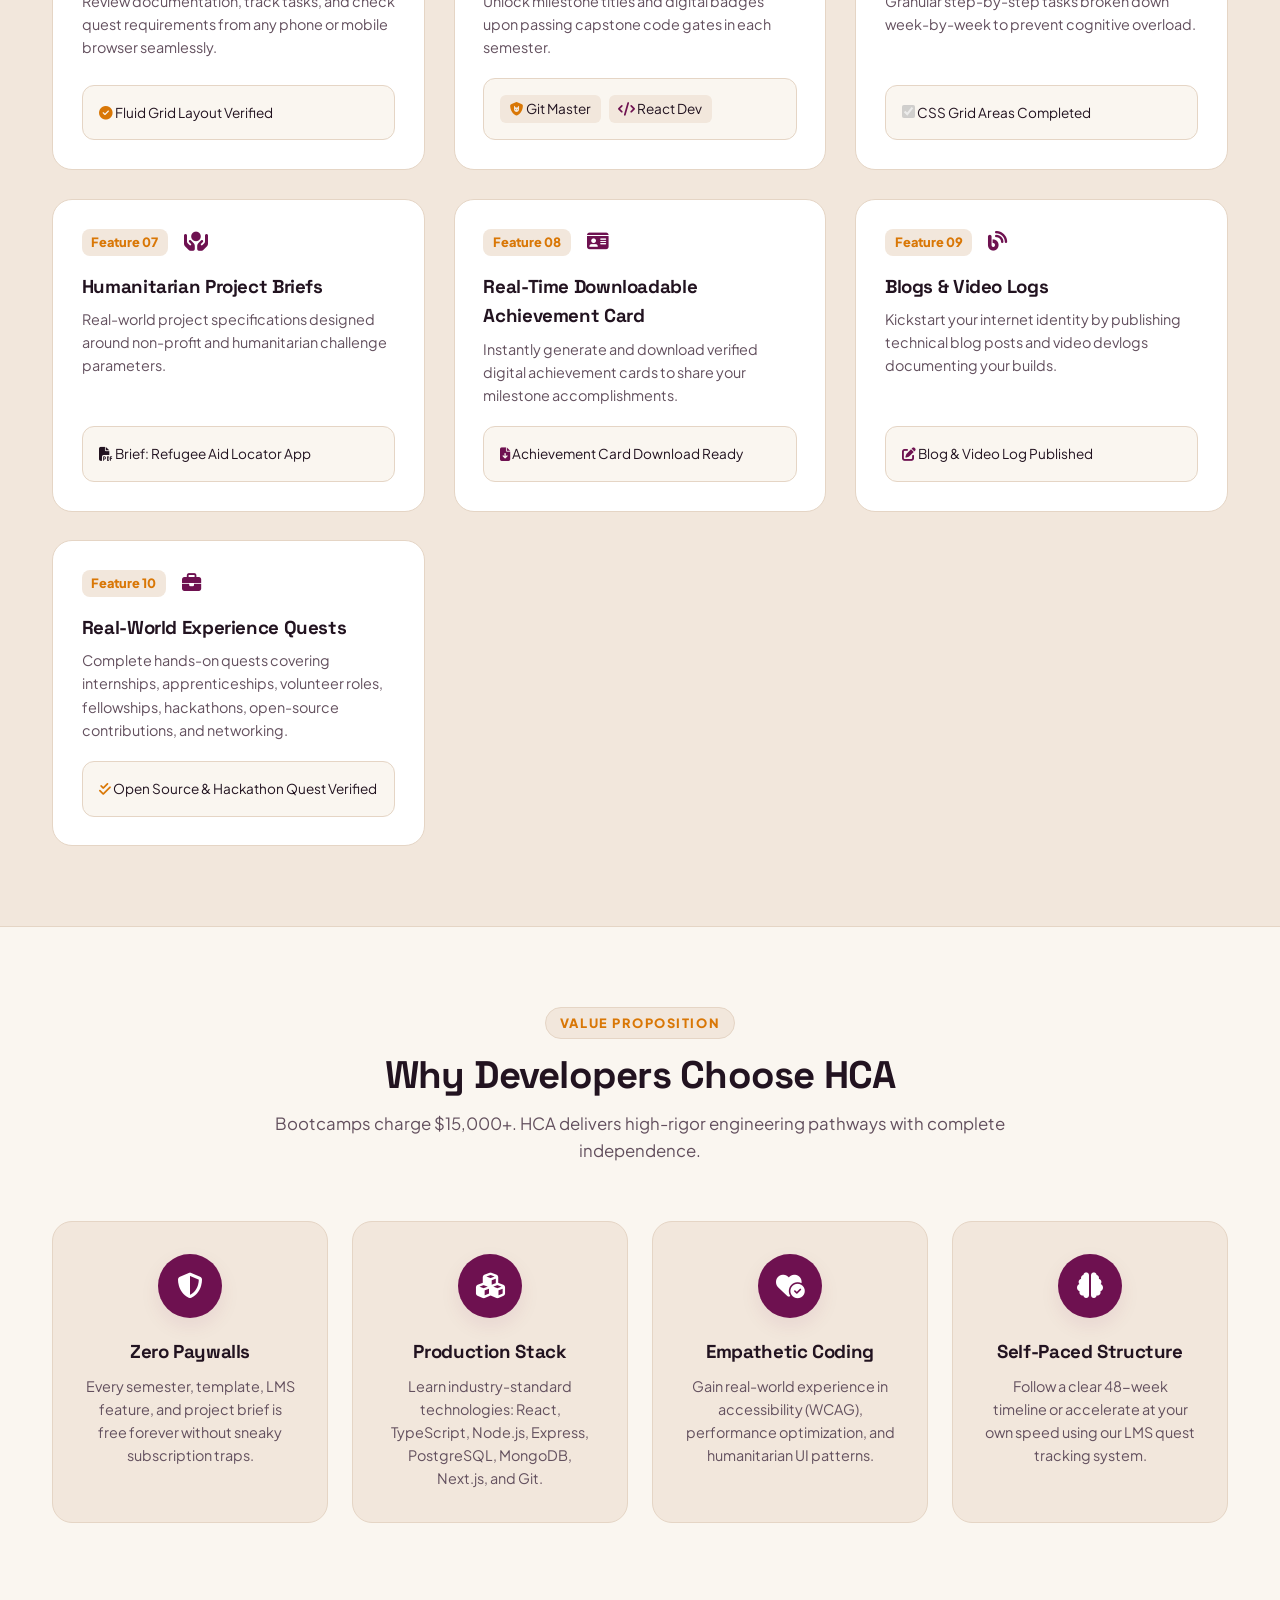
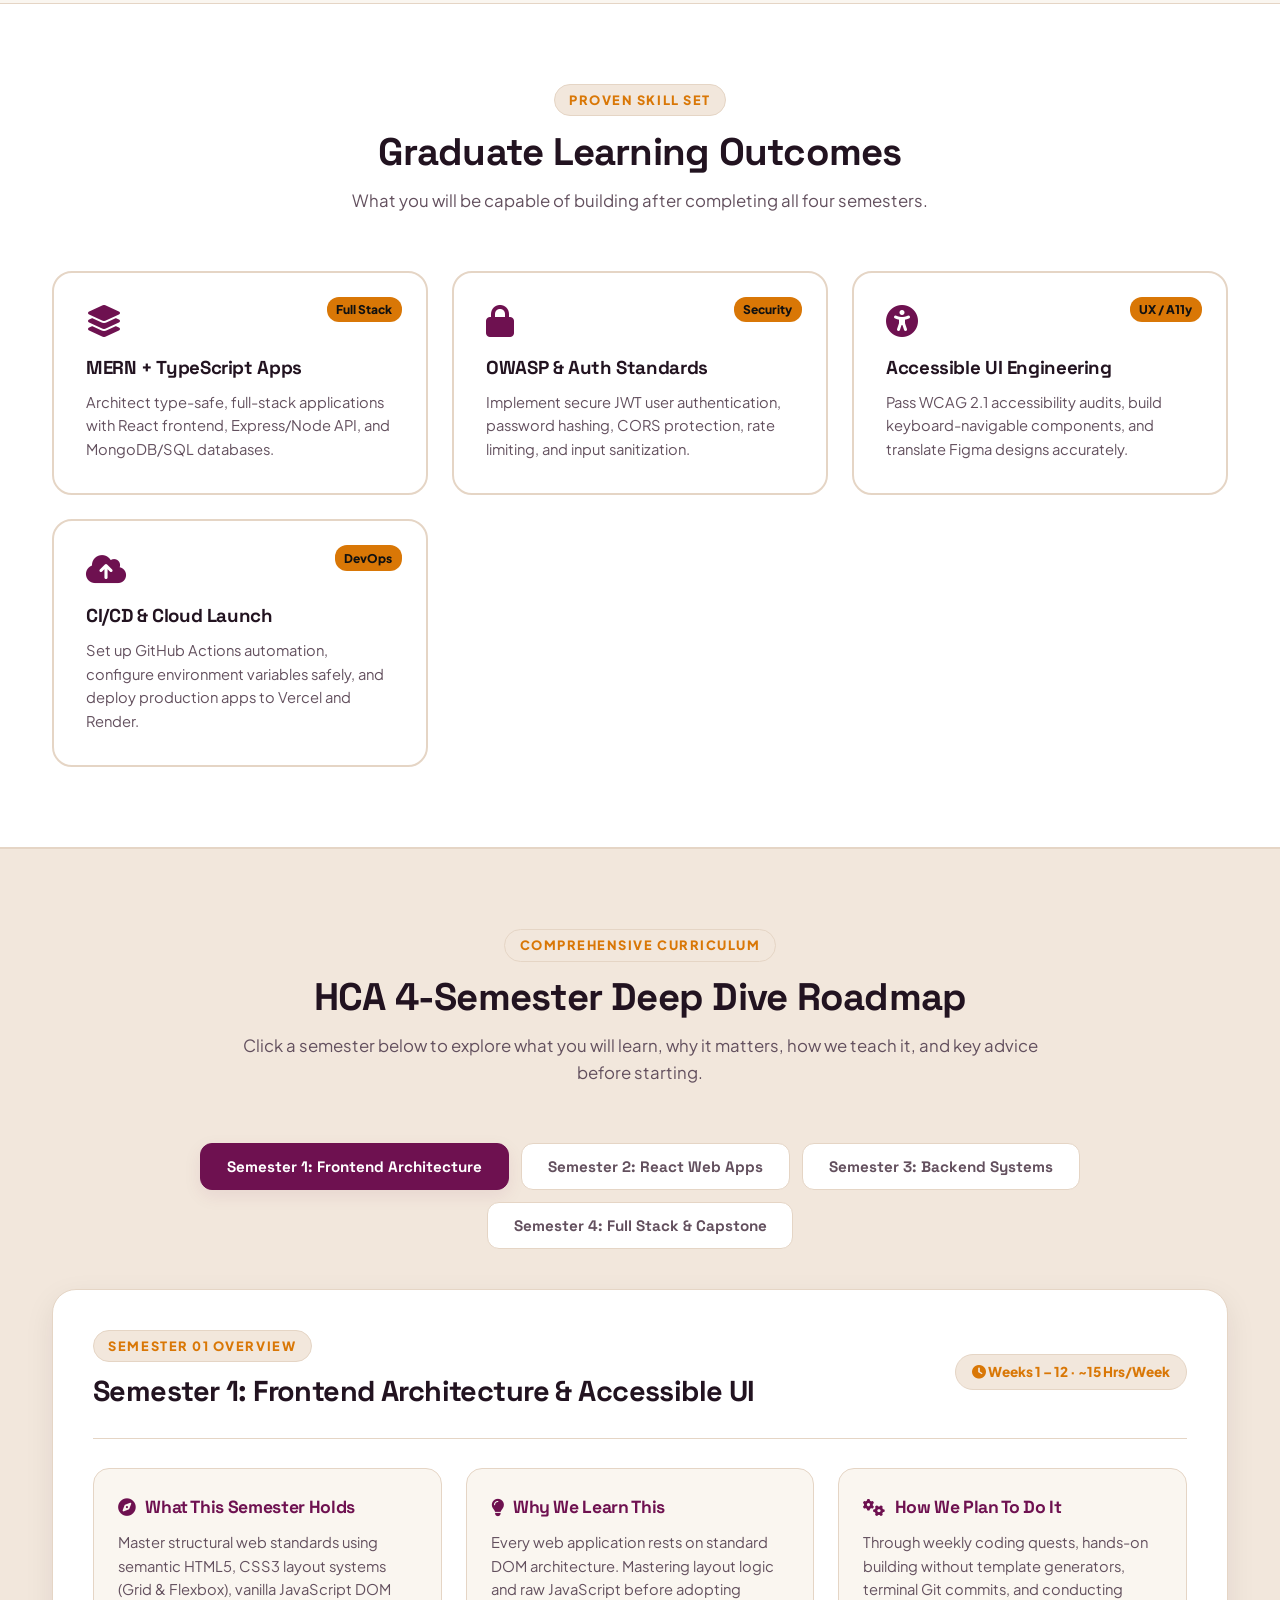
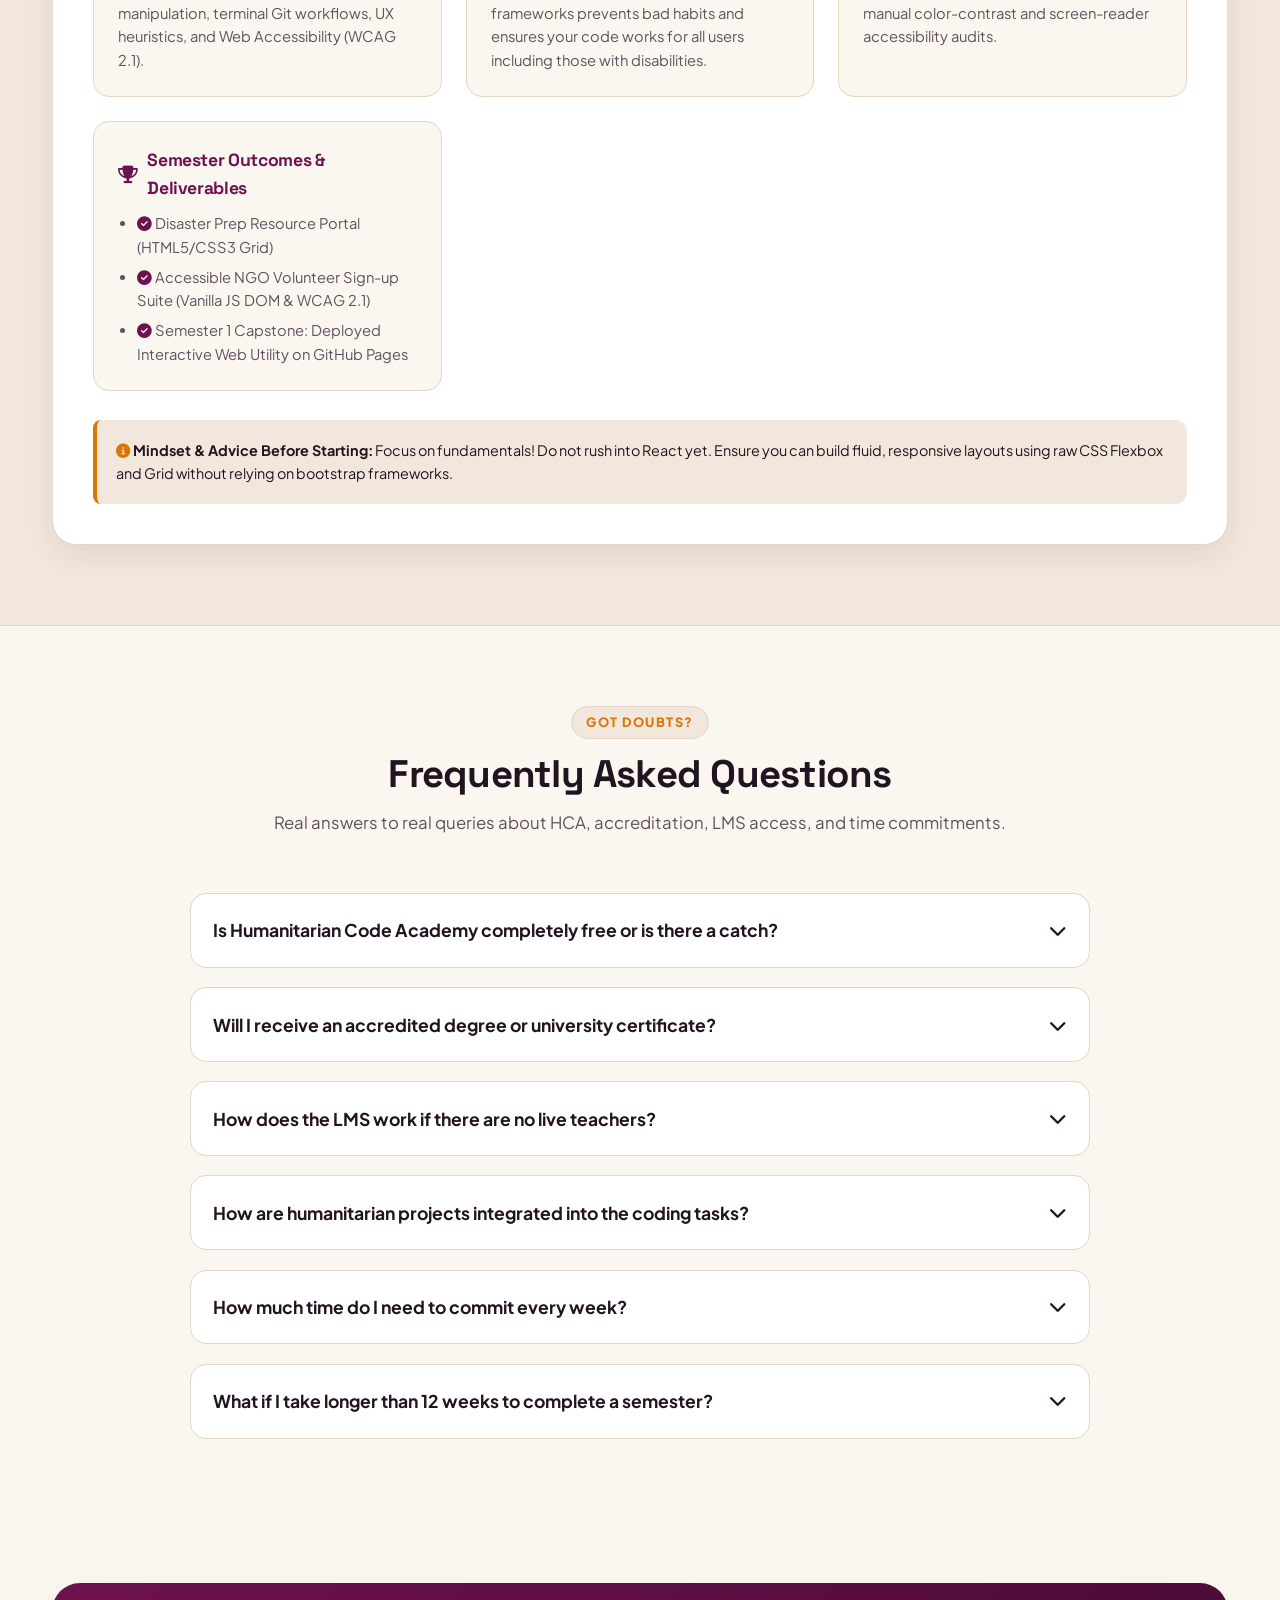
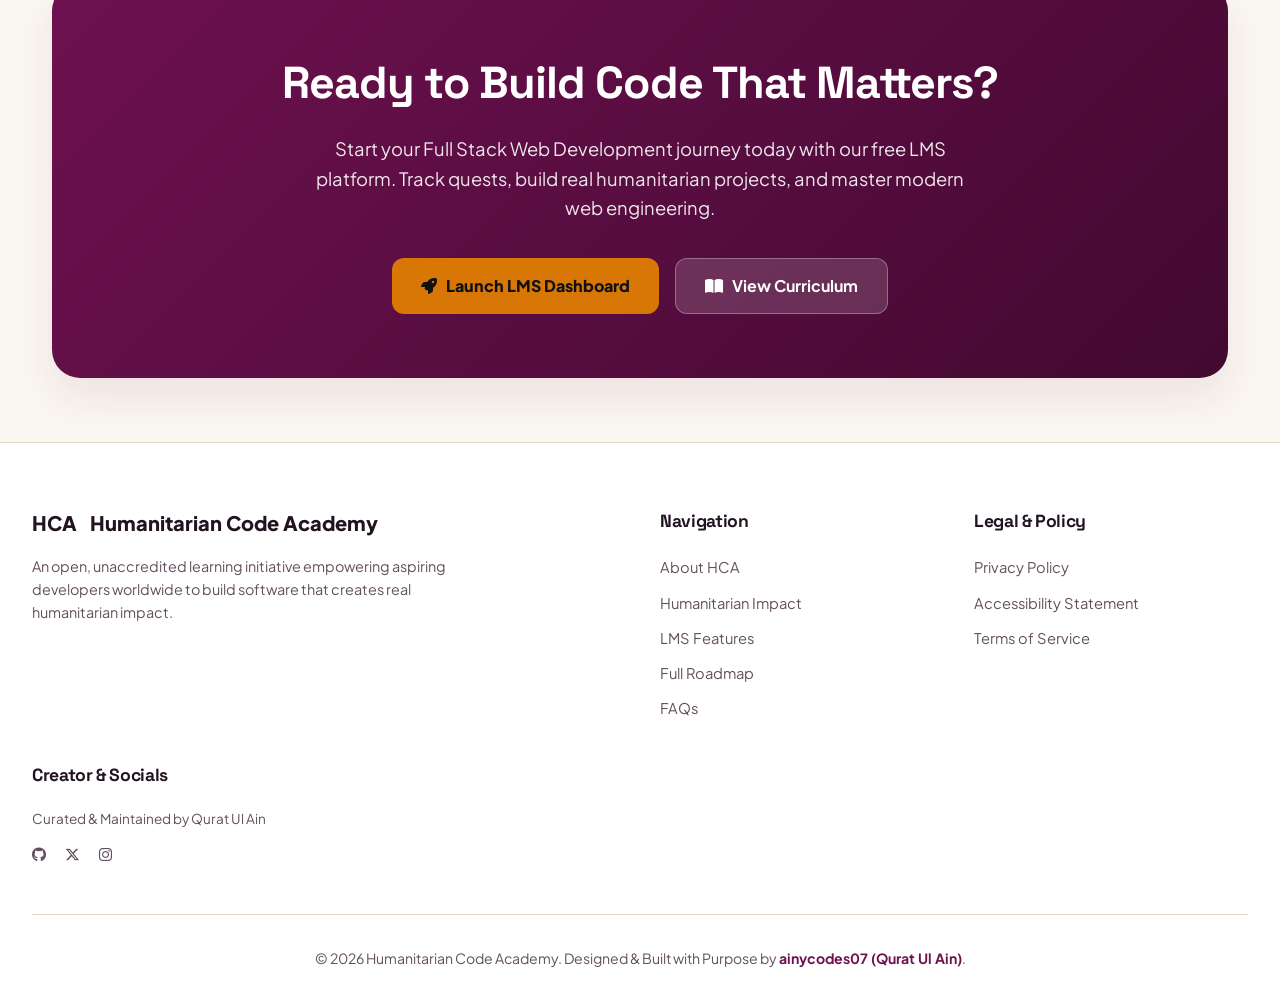
==== commit 31d315be: "Update features no. 8, 9 and 10" ====
--- a/index.html
+++ b/index.html
@@ -335,53 +335,51 @@
           </div>
         </div>
 
-        <!-- Feature 8 -->
-        <div class="feature-card">
-          <div>
-            <div class="feature-top">
-              <div class="feature-num">Feature 08</div>
-              <i class="fa-solid fa-code-compare" style="color:var(--plum); font-size:1.2rem;"></i>
-            </div>
-            <h3>Git & Portfolio Verification</h3>
-            <p style="font-size:0.9rem; color:var(--ink-dim); margin-top:0.4rem;">Direct integration checklist for
-              GitHub commits and live project hosting links (Vercel/Render).</p>
-          </div>
-          <div class="mock-ui-box">
-            <i class="fa-brands fa-github"></i> Repository Commit Verified
-          </div>
-        </div>
-
-        <!-- Feature 9 -->
-        <div class="feature-card">
-          <div>
-            <div class="feature-top">
-              <div class="feature-num">Feature 09</div>
-              <i class="fa-solid fa-video" style="color:var(--plum); font-size:1.2rem;"></i>
-            </div>
-            <h3>Bi-Weekly Devlog Logging</h3>
-            <p style="font-size:0.9rem; color:var(--ink-dim); margin-top:0.4rem;">Build communication and technical
-              explanation skills by embedding short video demos of your apps.</p>
-          </div>
-          <div class="mock-ui-box">
-            <i class="fa-solid fa-play-circle" style="color:var(--plum);"></i> Devlog #4 Recorded
-          </div>
-        </div>
-
-        <!-- Feature 10 -->
-        <div class="feature-card">
-          <div>
-            <div class="feature-top">
-              <div class="feature-num">Feature 10</div>
-              <i class="fa-solid fa-people-group" style="color:var(--plum); font-size:1.2rem;"></i>
-            </div>
-            <h3>Community Peer Hubs</h3>
-            <p style="font-size:0.9rem; color:var(--ink-dim); margin-top:0.4rem;">Collaborate with fellow humanitarian
-              coders, request code reviews, and build group capstones.</p>
-          </div>
-          <div class="mock-ui-box">
-            <i class="fa-brands fa-discord" style="color:#5865F2;"></i> 1,200+ Active Cohort Builders
-          </div>
-        </div>
+<!-- Feature 8 -->
+<div class="feature-card">
+  <div>
+    <div class="feature-top">
+      <div class="feature-num">Feature 08</div>
+      <i class="fa-solid fa-id-card" style="color:var(--plum); font-size:1.2rem;"></i>
+    </div>
+    <h3>Real-Time Downloadable Achievement Card</h3>
+    <p style="font-size:0.9rem; color:var(--ink-dim); margin-top:0.4rem;">Instantly generate and download verified digital achievement cards to share your milestone accomplishments.</p>
+  </div>
+  <div class="mock-ui-box">
+    <i class="fa-solid fa-file-arrow-down" style="color:var(--plum);"></i> Achievement Card Download Ready
+  </div>
+</div>
+
+<!-- Feature 9 -->
+<div class="feature-card">
+  <div>
+    <div class="feature-top">
+      <div class="feature-num">Feature 09</div>
+      <i class="fa-solid fa-blog" style="color:var(--plum); font-size:1.2rem;"></i>
+    </div>
+    <h3>Blogs & Video Logs</h3>
+    <p style="font-size:0.9rem; color:var(--ink-dim); margin-top:0.4rem;">Kickstart your internet identity by publishing technical blog posts and video devlogs documenting your builds.</p>
+  </div>
+  <div class="mock-ui-box">
+    <i class="fa-solid fa-pen-to-square" style="color:var(--plum);"></i> Blog & Video Log Published
+  </div>
+</div>
+
+<!-- Feature 10 -->
+<div class="feature-card">
+  <div>
+    <div class="feature-top">
+      <div class="feature-num">Feature 10</div>
+      <i class="fa-solid fa-briefcase" style="color:var(--plum); font-size:1.2rem;"></i>
+    </div>
+    <h3>Real-World Experience Quests</h3>
+    <p style="font-size:0.9rem; color:var(--ink-dim); margin-top:0.4rem;">Complete hands-on quests covering internships, apprenticeships, volunteer roles, fellowships, hackathons, open-source contributions, and networking.</p>
+  </div>
+  <div class="mock-ui-box">
+    <i class="fa-solid fa-check-double" style="color:var(--gold);"></i> Open Source & Hackathon Quest Verified
+  </div>
+</div>
+        
       </div>
     </section>
   </div>
--- a/css/homepage-style.css
+++ b/css/homepage-style.css
@@ -16,6 +16,7 @@
         --line: #382444;
         --shadow: rgba(0, 0, 0, 0.5);
         --card-hover: rgba(224, 77, 166, 0.08);
+        --neutral: #ffffff;
     }
 
     :root[data-theme="light"] {
@@ -475,7 +476,7 @@
        3. HUMANITARIAN TECH FOCUS SECTION
        ========================================================================== */
     .humanitarian-banner {
-        background: linear-gradient(135deg, var(--plum-deep), var(--surface));
+        background: linear-gradient(135deg, var(--plum-deep), var(--plum));
         border: 2px solid var(--plum);
         border-radius: 24px;
         padding: 3rem;
@@ -494,7 +495,7 @@
     }
 
     .humanitarian-content p {
-        color: var(--ink-dim);
+        color: var(--neutral);
         font-size: 1rem;
         margin-bottom: 1.5rem;
     }
@@ -657,6 +658,7 @@
         cursor: pointer;
         color: var(--ink-dim);
         font-size: 0.95rem;
+        font-family: 'Space Grotesk', sans-serif;
     }
 
     .sem-tab-btn.active {
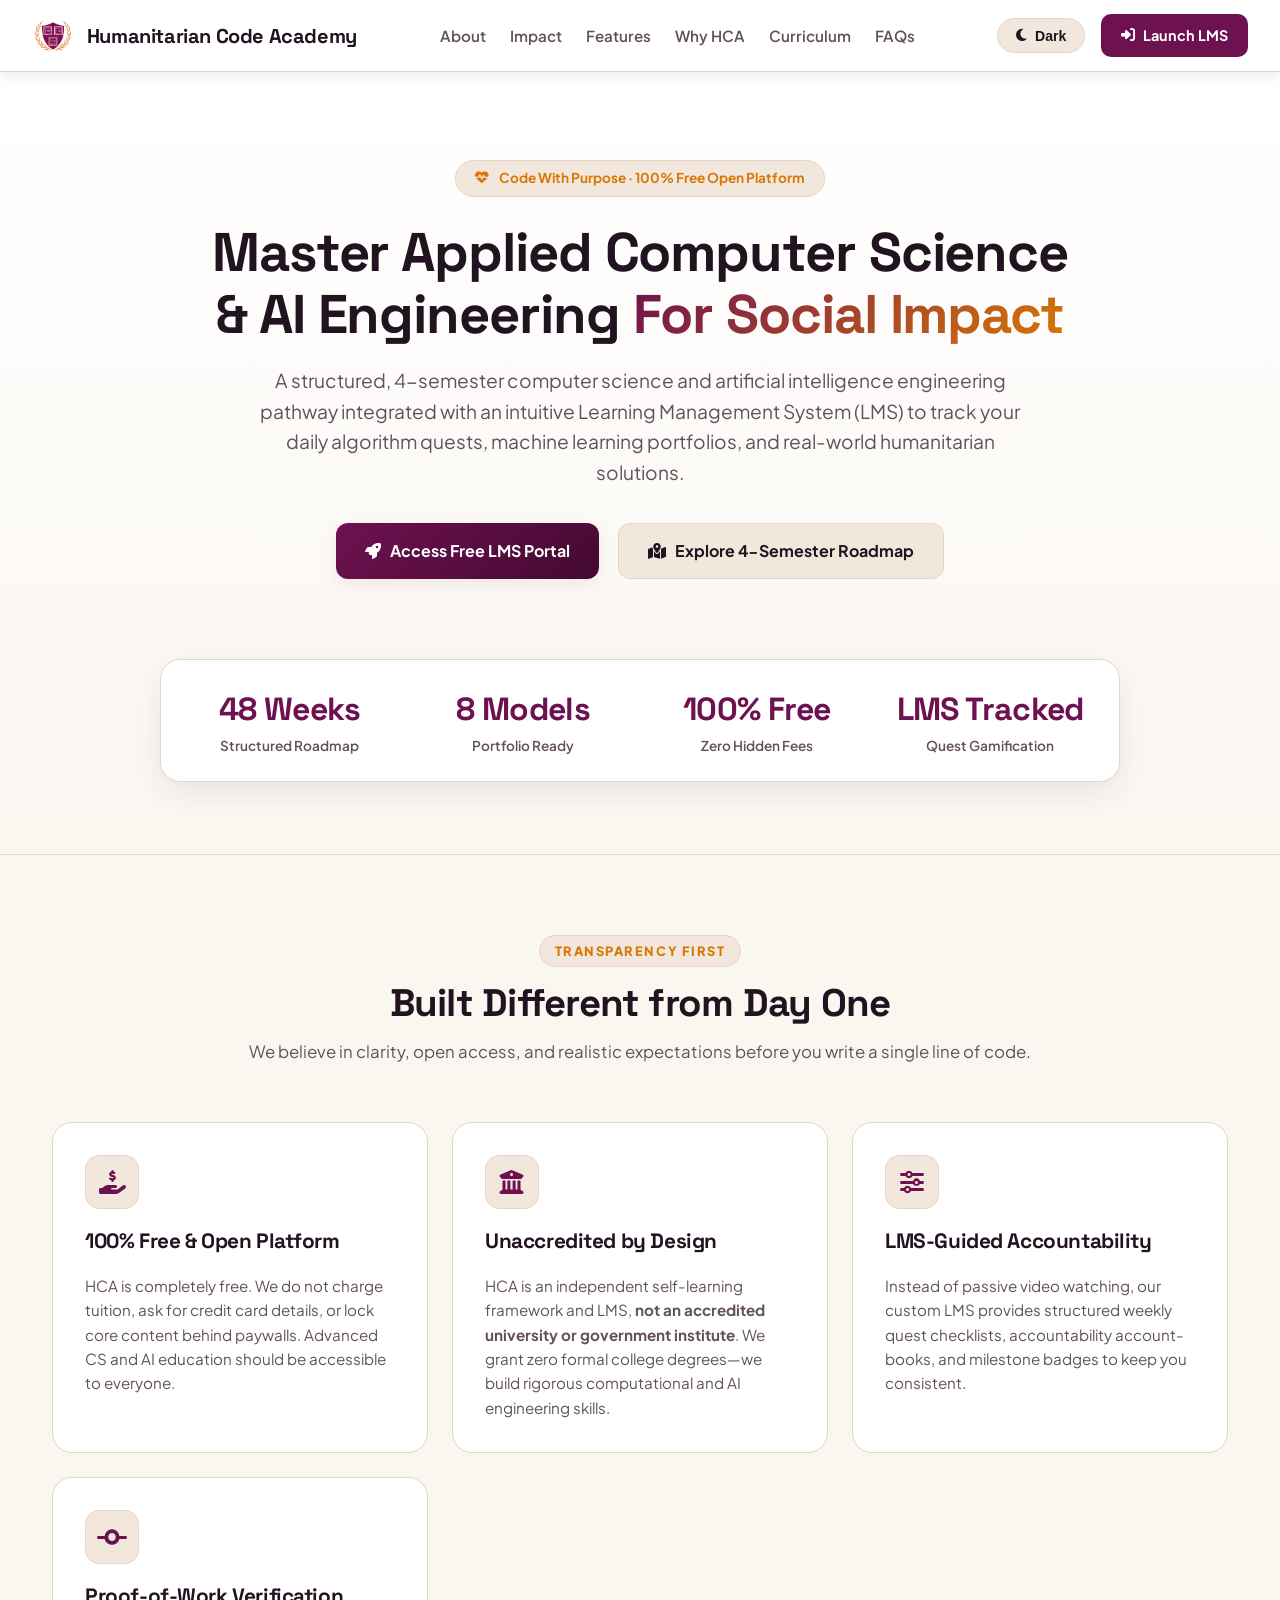
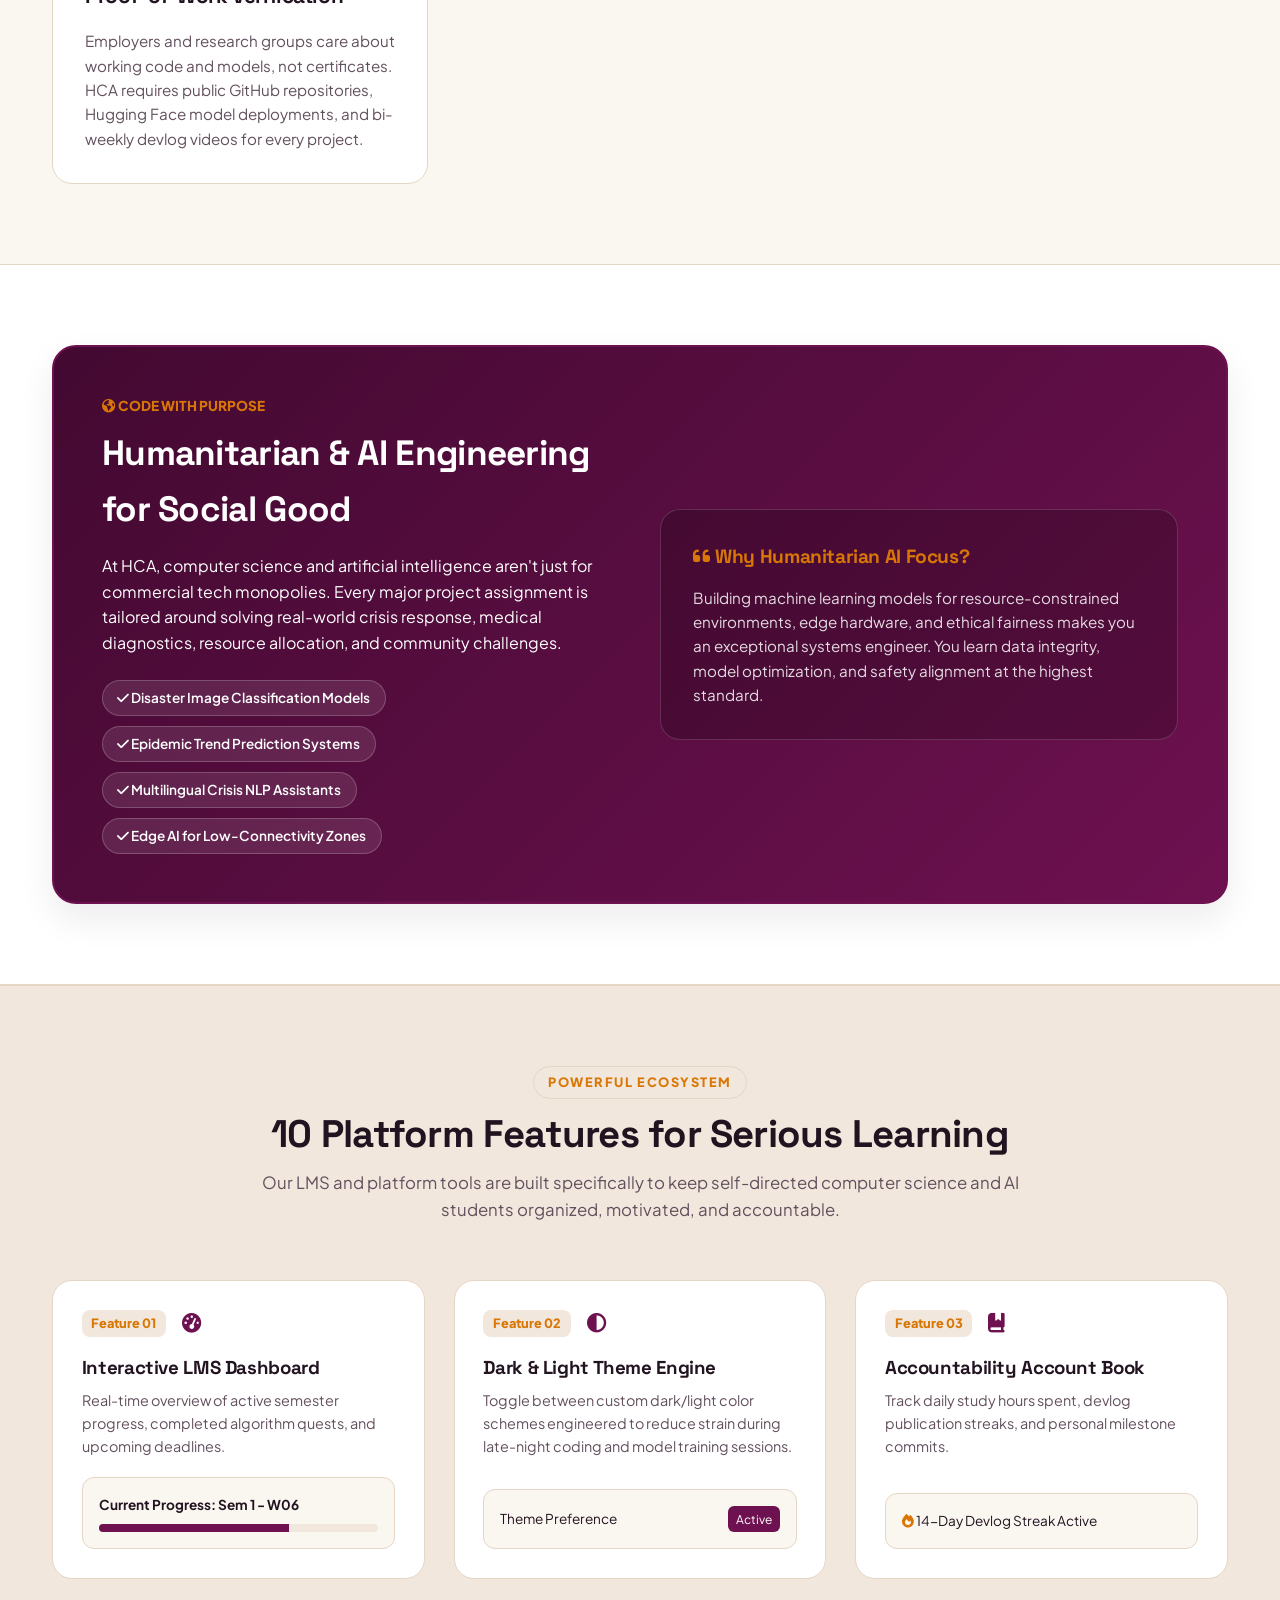
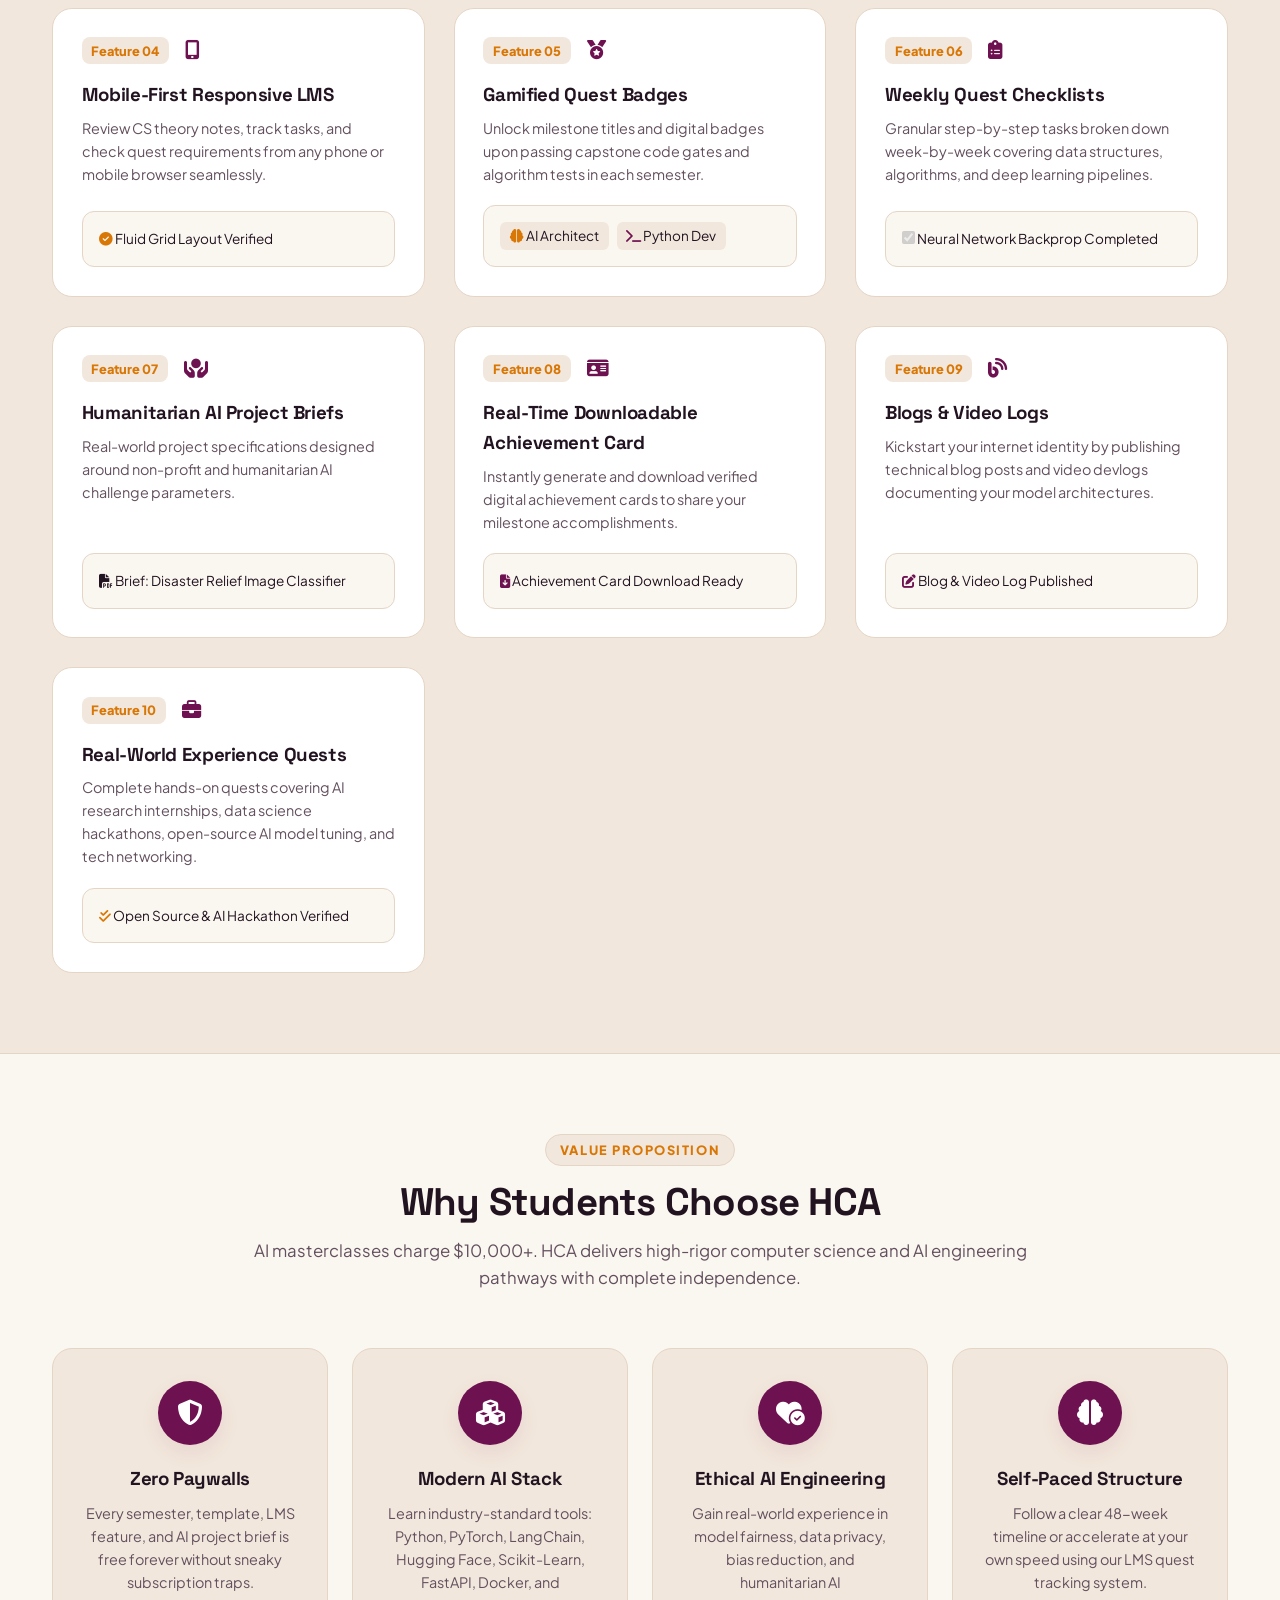
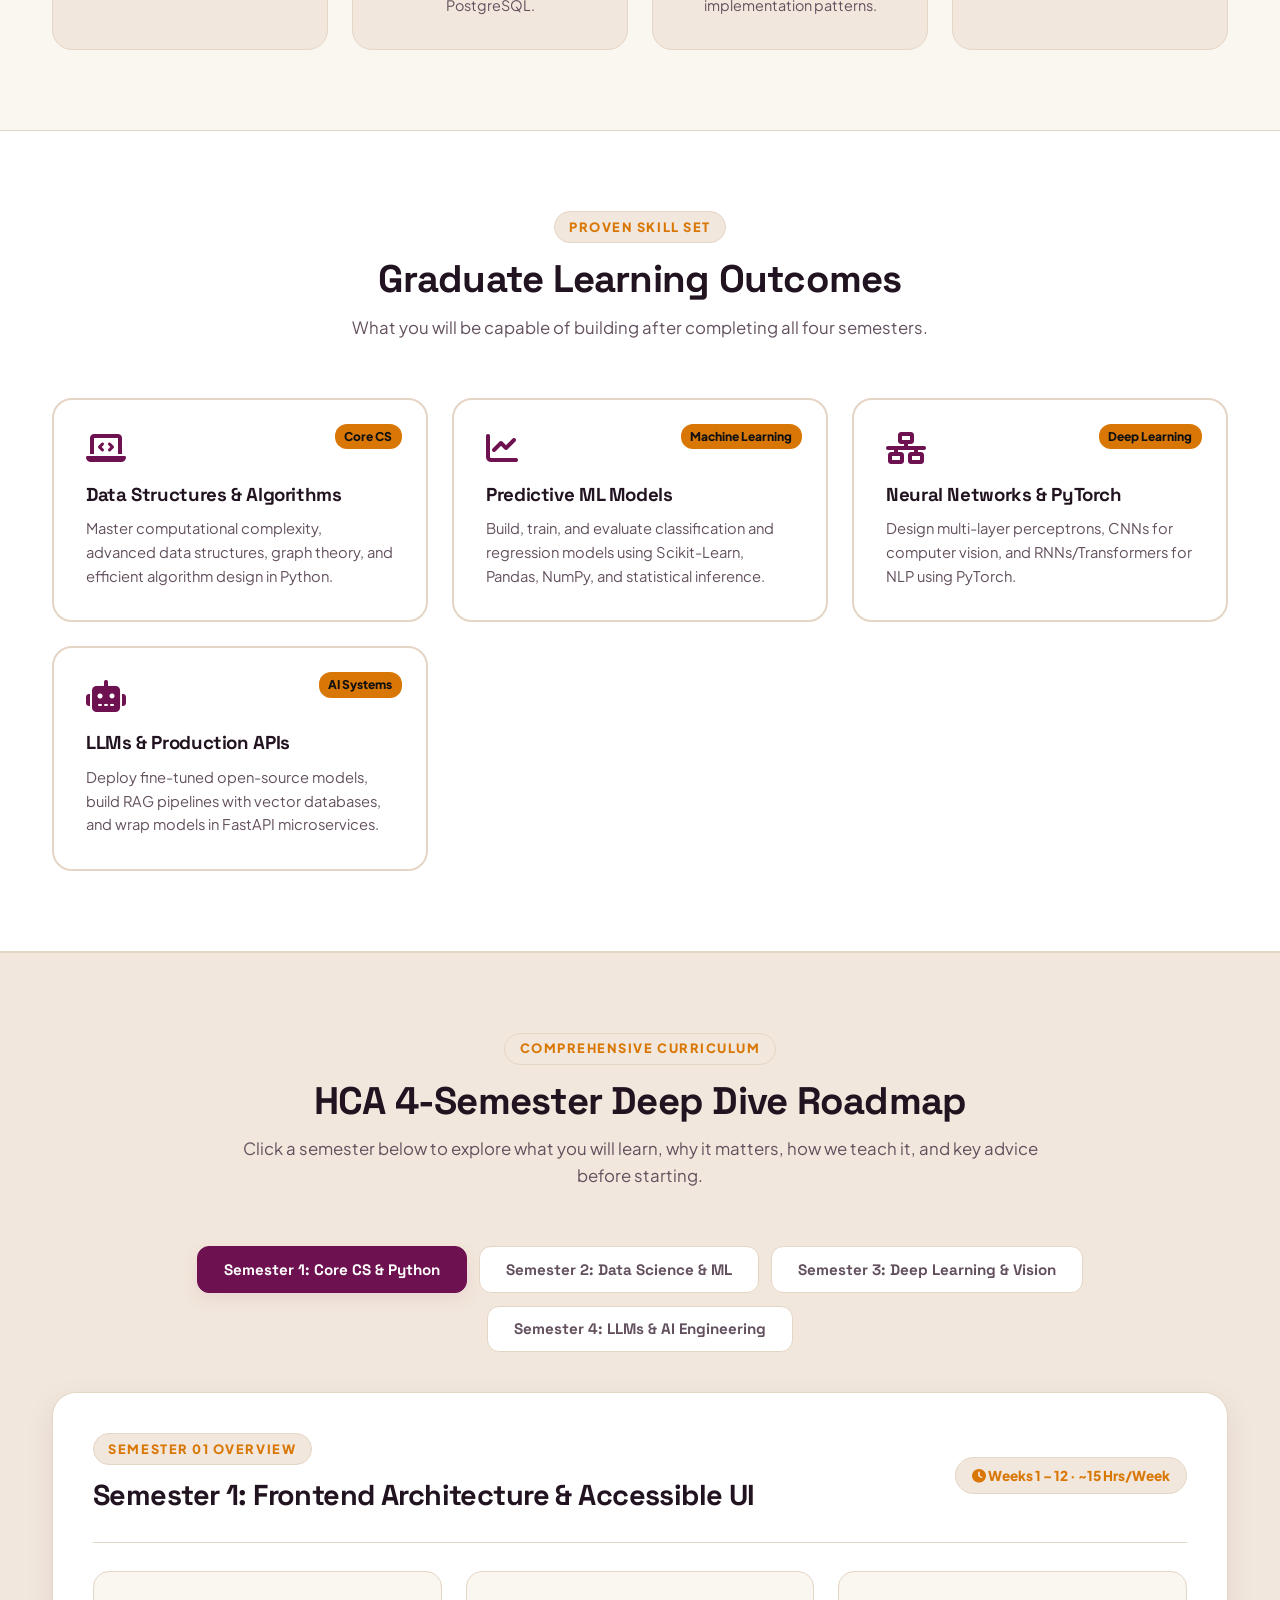
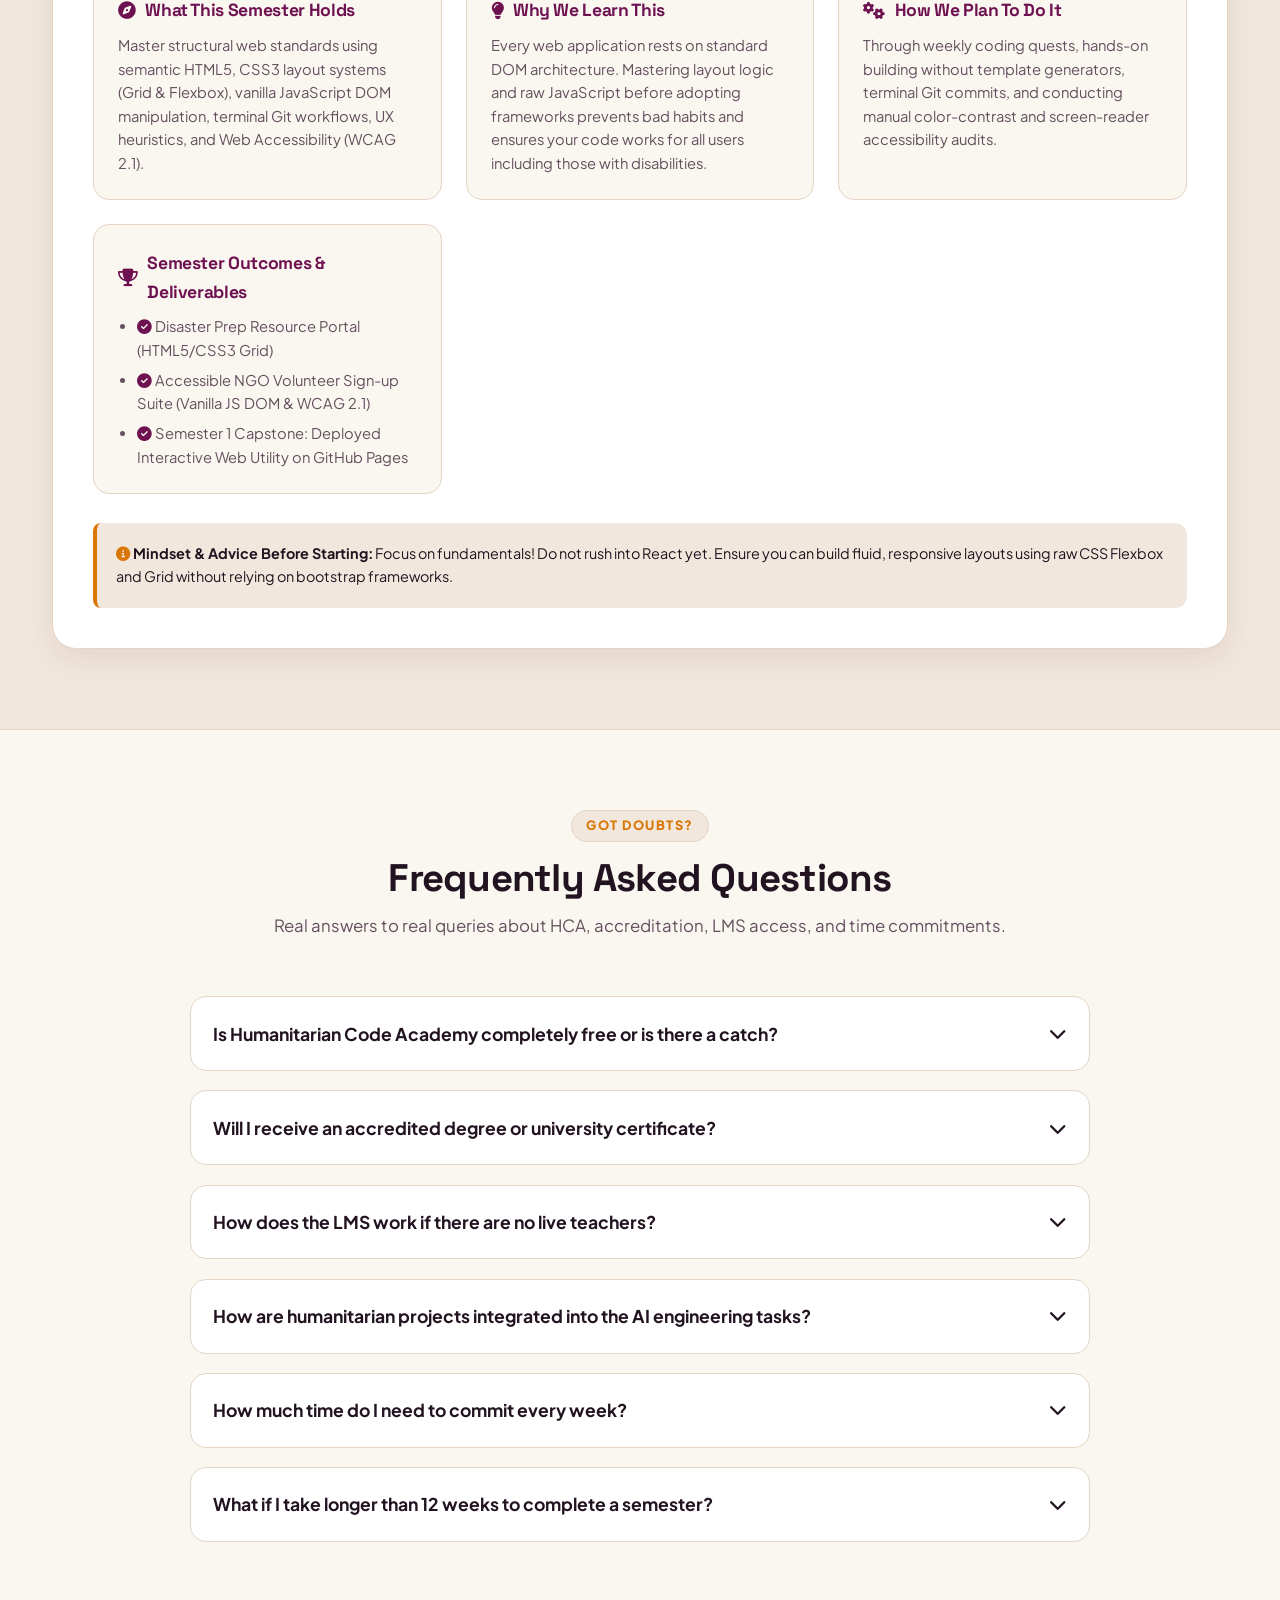
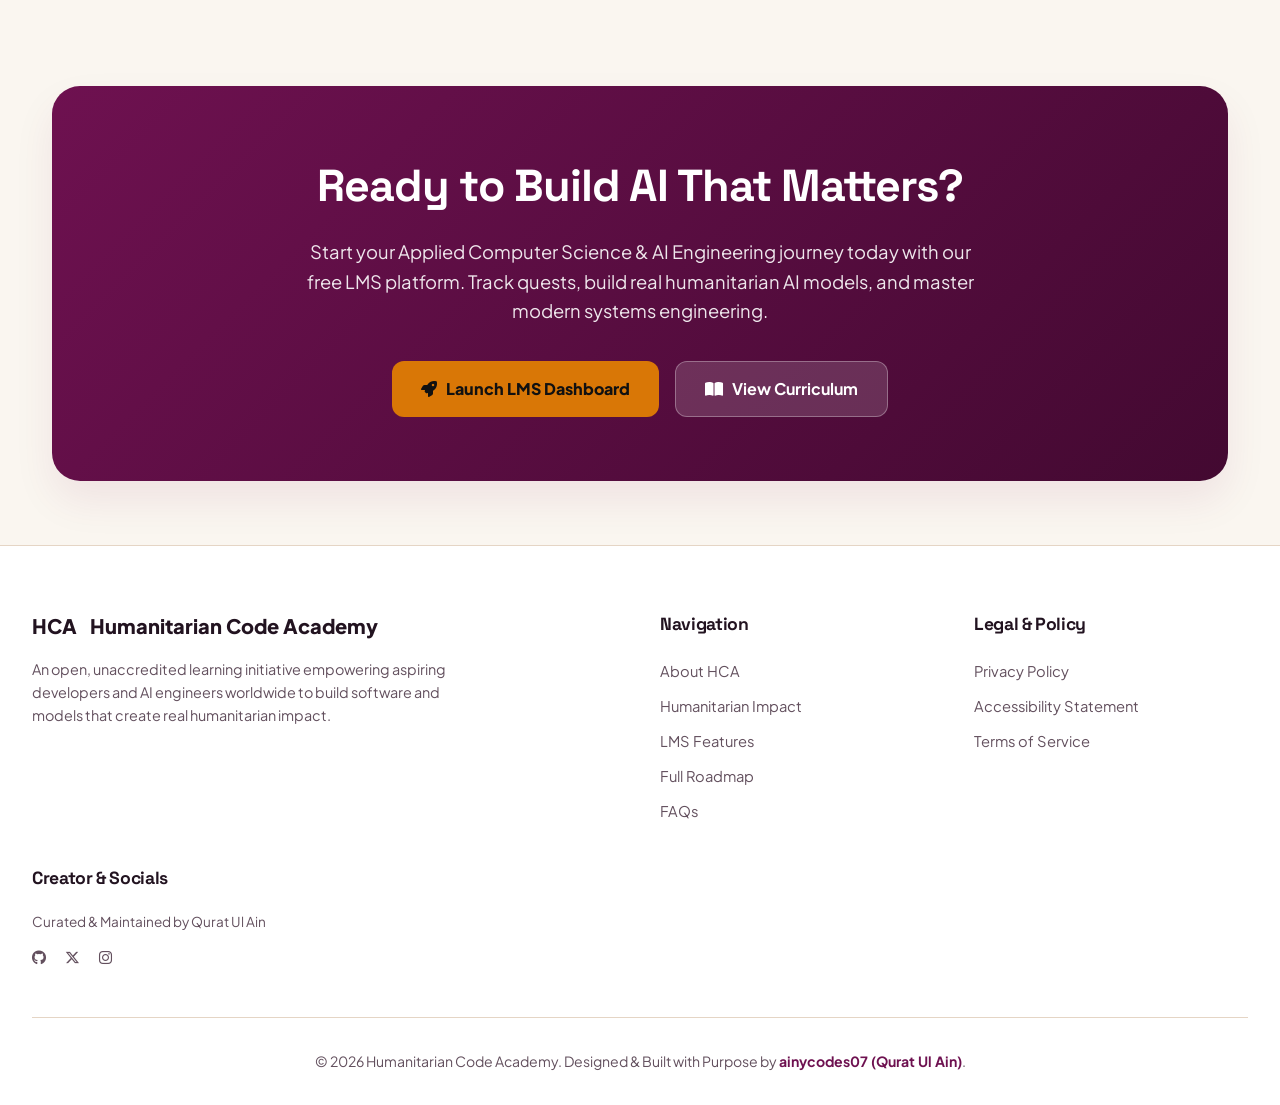
==== commit a6a3b33f: "maintaining design integrity while ensuring alignment with the new course terminology" ====
--- a/index.html
+++ b/index.html
@@ -90,12 +90,12 @@
       </div>
 
       <h1 class="hero-title">
-        Master Full Stack Engineering <br>To Build <span>Humanitarian Solutions</span>
+        Master Applied Computer Science <br>& AI Engineering <span>For Social Impact</span>
       </h1>
 
       <p class="hero-subtitle">
-        A structured, 4-semester software development pathway integrated with an intuitive Learning Management System
-        (LMS) to track your daily code quests, portfolio proof-of-work, and real-world social impact.
+        A structured, 4-semester computer science and artificial intelligence engineering pathway integrated with an intuitive Learning Management System
+        (LMS) to track your daily algorithm quests, machine learning portfolios, and real-world humanitarian solutions.
       </p>
 
       <div class="hero-ctas">
@@ -113,7 +113,7 @@
           <p>Structured Roadmap</p>
         </div>
         <div class="stat-item">
-          <h4>8 Apps</h4>
+          <h4>8 Models</h4>
           <p>Portfolio Ready</p>
         </div>
         <div class="stat-item">
@@ -143,14 +143,14 @@
           <div class="card-icon-box"><i class="fa-solid fa-hand-holding-dollar"></i></div>
           <h3>100% Free & Open Platform</h3>
           <p>HCA is completely free. We do not charge tuition, ask for credit card details, or lock core content behind
-            paywalls. Tech education should be accessible to everyone.</p>
+            paywalls. Advanced CS and AI education should be accessible to everyone.</p>
         </div>
 
         <div class="icon-card">
           <div class="card-icon-box"><i class="fa-solid fa-building-columns"></i></div>
           <h3>Unaccredited by Design</h3>
           <p>HCA is an independent self-learning framework and LMS, <strong>not an accredited university or government
-              institute</strong>. We grant zero formal college degrees—we build real software engineering skills.</p>
+              institute</strong>. We grant zero formal college degrees—we build rigorous computational and AI engineering skills.</p>
         </div>
 
         <div class="icon-card">
@@ -163,8 +163,7 @@
         <div class="icon-card">
           <div class="card-icon-box"><i class="fa-solid fa-code-commit"></i></div>
           <h3>Proof-of-Work Verification</h3>
-          <p>Employers care about code, not certificates. HCA requires public GitHub commits, live Vercel/Render
-            deployments, and bi-weekly devlog videos for every project.</p>
+          <p>Employers and research groups care about working code and models, not certificates. HCA requires public GitHub repositories, Hugging Face model deployments, and bi-weekly devlog videos for every project.</p>
         </div>
       </div>
     </section>
@@ -179,25 +178,23 @@
             style="color: var(--gold); font-weight:800; text-transform:uppercase; font-size:0.85rem; margin-bottom:0.5rem;">
             <i class="fa-solid fa-earth-americas"></i> Code with Purpose
           </div>
-          <h2>Humanitarian & Social Impact Engineering</h2>
-          <p>At HCA, programming isn't just about commercial web applications. Every major project assignment is
-            tailored around solving real-world crisis, NGO, or community challenges.</p>
+          <h2>Humanitarian & AI Engineering for Social Good</h2>
+          <p>At HCA, computer science and artificial intelligence aren't just for commercial tech monopolies. Every major project assignment is tailored around solving real-world crisis response, medical diagnostics, resource allocation, and community challenges.</p>
 
           <div class="pill-list">
-            <span class="pill-item"><i class="fa-solid fa-check"></i> Disaster Relief Tracker Briefs</span>
-            <span class="pill-item"><i class="fa-solid fa-check"></i> Aid Distribution Dashboards</span>
-            <span class="pill-item"><i class="fa-solid fa-check"></i> Accessibility (WCAG 2.1) Audits</span>
-            <span class="pill-item"><i class="fa-solid fa-check"></i> Low-Bandwidth Web Optimization</span>
+            <span class="pill-item"><i class="fa-solid fa-check"></i> Disaster Image Classification Models</span>
+            <span class="pill-item"><i class="fa-solid fa-check"></i> Epidemic Trend Prediction Systems</span>
+            <span class="pill-item"><i class="fa-solid fa-check"></i> Multilingual Crisis NLP Assistants</span>
+            <span class="pill-item"><i class="fa-solid fa-check"></i> Edge AI for Low-Connectivity Zones</span>
           </div>
         </div>
 
         <div
           style="background: rgba(0,0,0,0.2); border: 1px solid rgba(255,255,255,0.15); padding: 2rem; border-radius: 20px;">
           <h4 style="font-size: 1.2rem; color: var(--gold); margin-bottom: 0.8rem;"><i
-              class="fa-solid fa-quote-left"></i> Why Humanitarian Focus?</h4>
+              class="fa-solid fa-quote-left"></i> Why Humanitarian AI Focus?</h4>
           <p style="font-size: 0.95rem; color: rgba(255,255,255,0.85); line-height: 1.6;">
-            Building for low-resource environments, offline-first networks, and accessible interfaces makes you a vastly
-            superior developer. You learn performance, empathy, and security engineering at the highest standard.
+            Building machine learning models for resource-constrained environments, edge hardware, and ethical fairness makes you an exceptional systems engineer. You learn data integrity, model optimization, and safety alignment at the highest standard.
           </p>
         </div>
       </div>
@@ -210,8 +207,7 @@
       <div class="section-header">
         <span class="section-tag">Powerful Ecosystem</span>
         <h2 class="section-title">10 Platform Features for Serious Learning</h2>
-        <p class="section-subtitle">Our LMS and platform tools are built specifically to keep self-directed coders
-          organized, motivated, and accountable.</p>
+        <p class="section-subtitle">Our LMS and platform tools are built specifically to keep self-directed computer science and AI students organized, motivated, and accountable.</p>
       </div>
 
       <div class="grid-features-10">
@@ -224,7 +220,7 @@
             </div>
             <h3>Interactive LMS Dashboard</h3>
             <p style="font-size:0.9rem; color:var(--ink-dim); margin-top:0.4rem;">Real-time overview of active semester
-              progress, completed coding quests, and upcoming deadlines.</p>
+              progress, completed algorithm quests, and upcoming deadlines.</p>
           </div>
           <div class="mock-ui-box">
             <strong>Current Progress: Sem 1 - W06</strong>
@@ -243,7 +239,7 @@
             </div>
             <h3>Dark & Light Theme Engine</h3>
             <p style="font-size:0.9rem; color:var(--ink-dim); margin-top:0.4rem;">Toggle between custom dark/light color
-              schemes engineered to reduce strain during late-night coding sessions.</p>
+              schemes engineered to reduce strain during late-night coding and model training sessions.</p>
           </div>
           <div class="mock-ui-box" style="display:flex; justify-content:space-between; align-items:center;">
             <span>Theme Preference</span>
@@ -276,7 +272,7 @@
               <i class="fa-solid fa-mobile-screen-button" style="color:var(--plum); font-size:1.2rem;"></i>
             </div>
             <h3>Mobile-First Responsive LMS</h3>
-            <p style="font-size:0.9rem; color:var(--ink-dim); margin-top:0.4rem;">Review documentation, track tasks, and
+            <p style="font-size:0.9rem; color:var(--ink-dim); margin-top:0.4rem;">Review CS theory notes, track tasks, and
               check quest requirements from any phone or mobile browser seamlessly.</p>
           </div>
           <div class="mock-ui-box">
@@ -293,13 +289,13 @@
             </div>
             <h3>Gamified Quest Badges</h3>
             <p style="font-size:0.9rem; color:var(--ink-dim); margin-top:0.4rem;">Unlock milestone titles and digital
-              badges upon passing capstone code gates in each semester.</p>
+              badges upon passing capstone code gates and algorithm tests in each semester.</p>
           </div>
           <div class="mock-ui-box" style="display:flex; gap:0.5rem;">
             <span style="background:var(--surface2); padding:0.2rem 0.6rem; border-radius:6px;"><i
-                class="fa-solid fa-shield-cat" style="color:var(--gold);"></i> Git Master</span>
+                class="fa-solid fa-brain" style="color:var(--gold);"></i> AI Architect</span>
             <span style="background:var(--surface2); padding:0.2rem 0.6rem; border-radius:6px;"><i
-                class="fa-solid fa-code" style="color:var(--plum);"></i> React Dev</span>
+                class="fa-solid fa-terminal" style="color:var(--plum);"></i> Python Dev</span>
           </div>
         </div>
 
@@ -312,10 +308,10 @@
             </div>
             <h3>Weekly Quest Checklists</h3>
             <p style="font-size:0.9rem; color:var(--ink-dim); margin-top:0.4rem;">Granular step-by-step tasks broken
-              down week-by-week to prevent cognitive overload.</p>
-          </div>
-          <div class="mock-ui-box">
-            <input type="checkbox" checked disabled> CSS Grid Areas Completed
+              down week-by-week covering data structures, algorithms, and deep learning pipelines.</p>
+          </div>
+          <div class="mock-ui-box">
+            <input type="checkbox" checked disabled> Neural Network Backprop Completed
           </div>
         </div>
 
@@ -326,59 +322,59 @@
               <div class="feature-num">Feature 07</div>
               <i class="fa-solid fa-hands-holding-circle" style="color:var(--plum); font-size:1.2rem;"></i>
             </div>
-            <h3>Humanitarian Project Briefs</h3>
+            <h3>Humanitarian AI Project Briefs</h3>
             <p style="font-size:0.9rem; color:var(--ink-dim); margin-top:0.4rem;">Real-world project specifications
-              designed around non-profit and humanitarian challenge parameters.</p>
-          </div>
-          <div class="mock-ui-box">
-            <i class="fa-solid fa-file-pdf"></i> Brief: Refugee Aid Locator App
-          </div>
-        </div>
-
-<!-- Feature 8 -->
-<div class="feature-card">
-  <div>
-    <div class="feature-top">
-      <div class="feature-num">Feature 08</div>
-      <i class="fa-solid fa-id-card" style="color:var(--plum); font-size:1.2rem;"></i>
-    </div>
-    <h3>Real-Time Downloadable Achievement Card</h3>
-    <p style="font-size:0.9rem; color:var(--ink-dim); margin-top:0.4rem;">Instantly generate and download verified digital achievement cards to share your milestone accomplishments.</p>
-  </div>
-  <div class="mock-ui-box">
-    <i class="fa-solid fa-file-arrow-down" style="color:var(--plum);"></i> Achievement Card Download Ready
-  </div>
-</div>
-
-<!-- Feature 9 -->
-<div class="feature-card">
-  <div>
-    <div class="feature-top">
-      <div class="feature-num">Feature 09</div>
-      <i class="fa-solid fa-blog" style="color:var(--plum); font-size:1.2rem;"></i>
-    </div>
-    <h3>Blogs & Video Logs</h3>
-    <p style="font-size:0.9rem; color:var(--ink-dim); margin-top:0.4rem;">Kickstart your internet identity by publishing technical blog posts and video devlogs documenting your builds.</p>
-  </div>
-  <div class="mock-ui-box">
-    <i class="fa-solid fa-pen-to-square" style="color:var(--plum);"></i> Blog & Video Log Published
-  </div>
-</div>
-
-<!-- Feature 10 -->
-<div class="feature-card">
-  <div>
-    <div class="feature-top">
-      <div class="feature-num">Feature 10</div>
-      <i class="fa-solid fa-briefcase" style="color:var(--plum); font-size:1.2rem;"></i>
-    </div>
-    <h3>Real-World Experience Quests</h3>
-    <p style="font-size:0.9rem; color:var(--ink-dim); margin-top:0.4rem;">Complete hands-on quests covering internships, apprenticeships, volunteer roles, fellowships, hackathons, open-source contributions, and networking.</p>
-  </div>
-  <div class="mock-ui-box">
-    <i class="fa-solid fa-check-double" style="color:var(--gold);"></i> Open Source & Hackathon Quest Verified
-  </div>
-</div>
+              designed around non-profit and humanitarian AI challenge parameters.</p>
+          </div>
+          <div class="mock-ui-box">
+            <i class="fa-solid fa-file-pdf"></i> Brief: Disaster Relief Image Classifier
+          </div>
+        </div>
+
+        <!-- Feature 8 -->
+        <div class="feature-card">
+          <div>
+            <div class="feature-top">
+              <div class="feature-num">Feature 08</div>
+              <i class="fa-solid fa-id-card" style="color:var(--plum); font-size:1.2rem;"></i>
+            </div>
+            <h3>Real-Time Downloadable Achievement Card</h3>
+            <p style="font-size:0.9rem; color:var(--ink-dim); margin-top:0.4rem;">Instantly generate and download verified digital achievement cards to share your milestone accomplishments.</p>
+          </div>
+          <div class="mock-ui-box">
+            <i class="fa-solid fa-file-arrow-down" style="color:var(--plum);"></i> Achievement Card Download Ready
+          </div>
+        </div>
+
+        <!-- Feature 9 -->
+        <div class="feature-card">
+          <div>
+            <div class="feature-top">
+              <div class="feature-num">Feature 09</div>
+              <i class="fa-solid fa-blog" style="color:var(--plum); font-size:1.2rem;"></i>
+            </div>
+            <h3>Blogs & Video Logs</h3>
+            <p style="font-size:0.9rem; color:var(--ink-dim); margin-top:0.4rem;">Kickstart your internet identity by publishing technical blog posts and video devlogs documenting your model architectures.</p>
+          </div>
+          <div class="mock-ui-box">
+            <i class="fa-solid fa-pen-to-square" style="color:var(--plum);"></i> Blog & Video Log Published
+          </div>
+        </div>
+
+        <!-- Feature 10 -->
+        <div class="feature-card">
+          <div>
+            <div class="feature-top">
+              <div class="feature-num">Feature 10</div>
+              <i class="fa-solid fa-briefcase" style="color:var(--plum); font-size:1.2rem;"></i>
+            </div>
+            <h3>Real-World Experience Quests</h3>
+            <p style="font-size:0.9rem; color:var(--ink-dim); margin-top:0.4rem;">Complete hands-on quests covering AI research internships, data science hackathons, open-source AI model tuning, and tech networking.</p>
+          </div>
+          <div class="mock-ui-box">
+            <i class="fa-solid fa-check-double" style="color:var(--gold);"></i> Open Source & AI Hackathon Verified
+          </div>
+        </div>
         
       </div>
     </section>
@@ -389,9 +385,8 @@
     <section class="section">
       <div class="section-header">
         <span class="section-tag">Value Proposition</span>
-        <h2 class="section-title">Why Developers Choose HCA</h2>
-        <p class="section-subtitle">Bootcamps charge $15,000+. HCA delivers high-rigor engineering pathways with
-          complete independence.</p>
+        <h2 class="section-title">Why Students Choose HCA</h2>
+        <p class="section-subtitle">AI masterclasses charge $10,000+. HCA delivers high-rigor computer science and AI engineering pathways with complete independence.</p>
       </div>
 
       <div class="why-cards-grid">
@@ -399,21 +394,19 @@
           <div class="why-card-icon"><i class="fa-solid fa-shield-halved"></i></div>
           <h3>Zero Paywalls</h3>
           <p style="font-size:0.9rem; color:var(--ink-dim); margin-top:0.5rem;">Every semester, template, LMS feature,
-            and project brief is free forever without sneaky subscription traps.</p>
+            and AI project brief is free forever without sneaky subscription traps.</p>
         </div>
 
         <div class="why-card">
           <div class="why-card-icon"><i class="fa-solid fa-cubes"></i></div>
-          <h3>Production Stack</h3>
-          <p style="font-size:0.9rem; color:var(--ink-dim); margin-top:0.5rem;">Learn industry-standard technologies:
-            React, TypeScript, Node.js, Express, PostgreSQL, MongoDB, Next.js, and Git.</p>
+          <h3>Modern AI Stack</h3>
+          <p style="font-size:0.9rem; color:var(--ink-dim); margin-top:0.5rem;">Learn industry-standard tools: Python, PyTorch, LangChain, Hugging Face, Scikit-Learn, FastAPI, Docker, and PostgreSQL.</p>
         </div>
 
         <div class="why-card">
           <div class="why-card-icon"><i class="fa-solid fa-heart-circle-check"></i></div>
-          <h3>Empathetic Coding</h3>
-          <p style="font-size:0.9rem; color:var(--ink-dim); margin-top:0.5rem;">Gain real-world experience in
-            accessibility (WCAG), performance optimization, and humanitarian UI patterns.</p>
+          <h3>Ethical AI Engineering</h3>
+          <p style="font-size:0.9rem; color:var(--ink-dim); margin-top:0.5rem;">Gain real-world experience in model fairness, data privacy, bias reduction, and humanitarian AI implementation patterns.</p>
         </div>
 
         <div class="why-card">
@@ -437,35 +430,31 @@
 
       <div class="outcomes-grid">
         <div class="outcome-card">
-          <span class="outcome-badge">Full Stack</span>
-          <i class="fa-solid fa-layer-group" style="font-size:2rem; color:var(--plum); margin-bottom:1rem;"></i>
-          <h3>MERN + TypeScript Apps</h3>
-          <p style="color:var(--ink-dim); font-size:0.92rem; margin-top:0.5rem;">Architect type-safe, full-stack
-            applications with React frontend, Express/Node API, and MongoDB/SQL databases.</p>
+          <span class="outcome-badge">Core CS</span>
+          <i class="fa-solid fa-laptop-code" style="font-size:2rem; color:var(--plum); margin-bottom:1rem;"></i>
+          <h3>Data Structures & Algorithms</h3>
+          <p style="color:var(--ink-dim); font-size:0.92rem; margin-top:0.5rem;">Master computational complexity, advanced data structures, graph theory, and efficient algorithm design in Python.</p>
         </div>
 
         <div class="outcome-card">
-          <span class="outcome-badge">Security</span>
-          <i class="fa-solid fa-lock" style="font-size:2rem; color:var(--plum); margin-bottom:1rem;"></i>
-          <h3>OWASP & Auth Standards</h3>
-          <p style="color:var(--ink-dim); font-size:0.92rem; margin-top:0.5rem;">Implement secure JWT user
-            authentication, password hashing, CORS protection, rate limiting, and input sanitization.</p>
+          <span class="outcome-badge">Machine Learning</span>
+          <i class="fa-solid fa-chart-line" style="font-size:2rem; color:var(--plum); margin-bottom:1rem;"></i>
+          <h3>Predictive ML Models</h3>
+          <p style="color:var(--ink-dim); font-size:0.92rem; margin-top:0.5rem;">Build, train, and evaluate classification and regression models using Scikit-Learn, Pandas, NumPy, and statistical inference.</p>
         </div>
 
         <div class="outcome-card">
-          <span class="outcome-badge">UX / A11y</span>
-          <i class="fa-solid fa-universal-access" style="font-size:2rem; color:var(--plum); margin-bottom:1rem;"></i>
-          <h3>Accessible UI Engineering</h3>
-          <p style="color:var(--ink-dim); font-size:0.92rem; margin-top:0.5rem;">Pass WCAG 2.1 accessibility audits,
-            build keyboard-navigable components, and translate Figma designs accurately.</p>
+          <span class="outcome-badge">Deep Learning</span>
+          <i class="fa-solid fa-network-wired" style="font-size:2rem; color:var(--plum); margin-bottom:1rem;"></i>
+          <h3>Neural Networks & PyTorch</h3>
+          <p style="color:var(--ink-dim); font-size:0.92rem; margin-top:0.5rem;">Design multi-layer perceptrons, CNNs for computer vision, and RNNs/Transformers for NLP using PyTorch.</p>
         </div>
 
         <div class="outcome-card">
-          <span class="outcome-badge">DevOps</span>
-          <i class="fa-solid fa-cloud-arrow-up" style="font-size:2rem; color:var(--plum); margin-bottom:1rem;"></i>
-          <h3>CI/CD & Cloud Launch</h3>
-          <p style="color:var(--ink-dim); font-size:0.92rem; margin-top:0.5rem;">Set up GitHub Actions automation,
-            configure environment variables safely, and deploy production apps to Vercel and Render.</p>
+          <span class="outcome-badge">AI Systems</span>
+          <i class="fa-solid fa-robot" style="font-size:2rem; color:var(--plum); margin-bottom:1rem;"></i>
+          <h3>LLMs & Production APIs</h3>
+          <p style="color:var(--ink-dim); font-size:0.92rem; margin-top:0.5rem;">Deploy fine-tuned open-source models, build RAG pipelines with vector databases, and wrap models in FastAPI microservices.</p>
         </div>
       </div>
     </section>
@@ -482,10 +471,10 @@
       </div>
 
       <div class="semester-tabs-container">
-        <button class="sem-tab-btn active" onclick="switchSemester(1)">Semester 1: Frontend Architecture</button>
-        <button class="sem-tab-btn" onclick="switchSemester(2)">Semester 2: React Web Apps</button>
-        <button class="sem-tab-btn" onclick="switchSemester(3)">Semester 3: Backend Systems</button>
-        <button class="sem-tab-btn" onclick="switchSemester(4)">Semester 4: Full Stack & Capstone</button>
+        <button class="sem-tab-btn active" onclick="switchSemester(1)">Semester 1: Core CS & Python</button>
+        <button class="sem-tab-btn" onclick="switchSemester(2)">Semester 2: Data Science & ML</button>
+        <button class="sem-tab-btn" onclick="switchSemester(3)">Semester 3: Deep Learning & Vision</button>
+        <button class="sem-tab-btn" onclick="switchSemester(4)">Semester 4: LLMs & AI Engineering</button>
       </div>
 
       <div id="semester-display-area">
@@ -512,7 +501,7 @@
           </div>
           <div class="faq-answer">
             It is 100% free with zero hidden fees, subscriptions, or paywalls. HCA was built as an open humanitarian
-            initiative to empower self-taught developers worldwide.
+            initiative to empower self-taught computer science and AI engineers worldwide.
           </div>
         </div>
 
@@ -524,7 +513,7 @@
           <div class="faq-answer">
             No. HCA is an independent self-learning framework and tracking platform—<strong>not an accredited academic
               institution</strong>. We do not issue recognized college degrees. Instead, you graduate with 8
-            production-grade applications on GitHub to prove your technical abilities to hiring managers.
+            production-grade AI models and software applications on GitHub to prove your technical abilities to hiring managers.
           </div>
         </div>
 
@@ -535,18 +524,17 @@
           </div>
           <div class="faq-answer">
             The LMS acts as your digital flight simulator. It guides you week-by-week through quest checklists, curated
-            documentation, project briefs, and accountability logs. You submit live links to verify your completion.
+            documentation, project briefs, and accountability logs. You submit live repositories to verify your completion.
           </div>
         </div>
 
         <div class="faq-item">
           <div class="faq-question" onclick="toggleFaq(this)">
-            How are humanitarian projects integrated into the coding tasks?
+            How are humanitarian projects integrated into the AI engineering tasks?
             <i class="fa-solid fa-chevron-down"></i>
           </div>
           <div class="faq-answer">
-            Instead of standard placeholder projects like "Todo App", HCA briefs challenge you to build tools like a
-            Disaster Relief Request Portal, Refugee Supply Inventory Tracker, or Accessibility Audit Suite.
+            Instead of standard placeholder projects, HCA briefs challenge you to build tools like a Disaster Relief Image Classifier, Epidemic Prediction Dashboard, or Multilingual Crisis NLP Assistant.
           </div>
         </div>
 
@@ -556,8 +544,7 @@
             <i class="fa-solid fa-chevron-down"></i>
           </div>
           <div class="faq-answer">
-            We recommend setting aside 15 to 18 hours per week to complete reading materials, practice exercises, and
-            project submissions comfortably.
+            We recommend setting aside 15 to 18 hours per week to complete math and programming reading materials, practice exercises, and project submissions comfortably.
           </div>
         </div>
 
@@ -578,9 +565,9 @@
   <!-- 9. PRE-FOOTER CTA BANNER -->
   <div class="prefooter-cta-wrapper" id="lms-portal">
     <div class="prefooter-banner">
-      <h2>Ready to Build Code That Matters?</h2>
-      <p>Start your Full Stack Web Development journey today with our free LMS platform. Track quests, build real
-        humanitarian projects, and master modern web engineering.</p>
+      <h2>Ready to Build AI That Matters?</h2>
+      <p>Start your Applied Computer Science & AI Engineering journey today with our free LMS platform. Track quests, build real
+        humanitarian AI models, and master modern systems engineering.</p>
 
       <div class="prefooter-ctas">
         <a class="btn btn-gold" href="hcalms.html">
@@ -603,8 +590,7 @@
           <span>Humanitarian Code Academy</span>
         </div>
         <p style="font-size: 0.9rem; color: var(--ink-dim); max-width: 420px; line-height: 1.6;">
-          An open, unaccredited learning initiative empowering aspiring developers worldwide to build software that
-          creates real humanitarian impact.
+          An open, unaccredited learning initiative empowering aspiring developers and AI engineers worldwide to build software and models that create real humanitarian impact.
         </p>
       </div>
 
